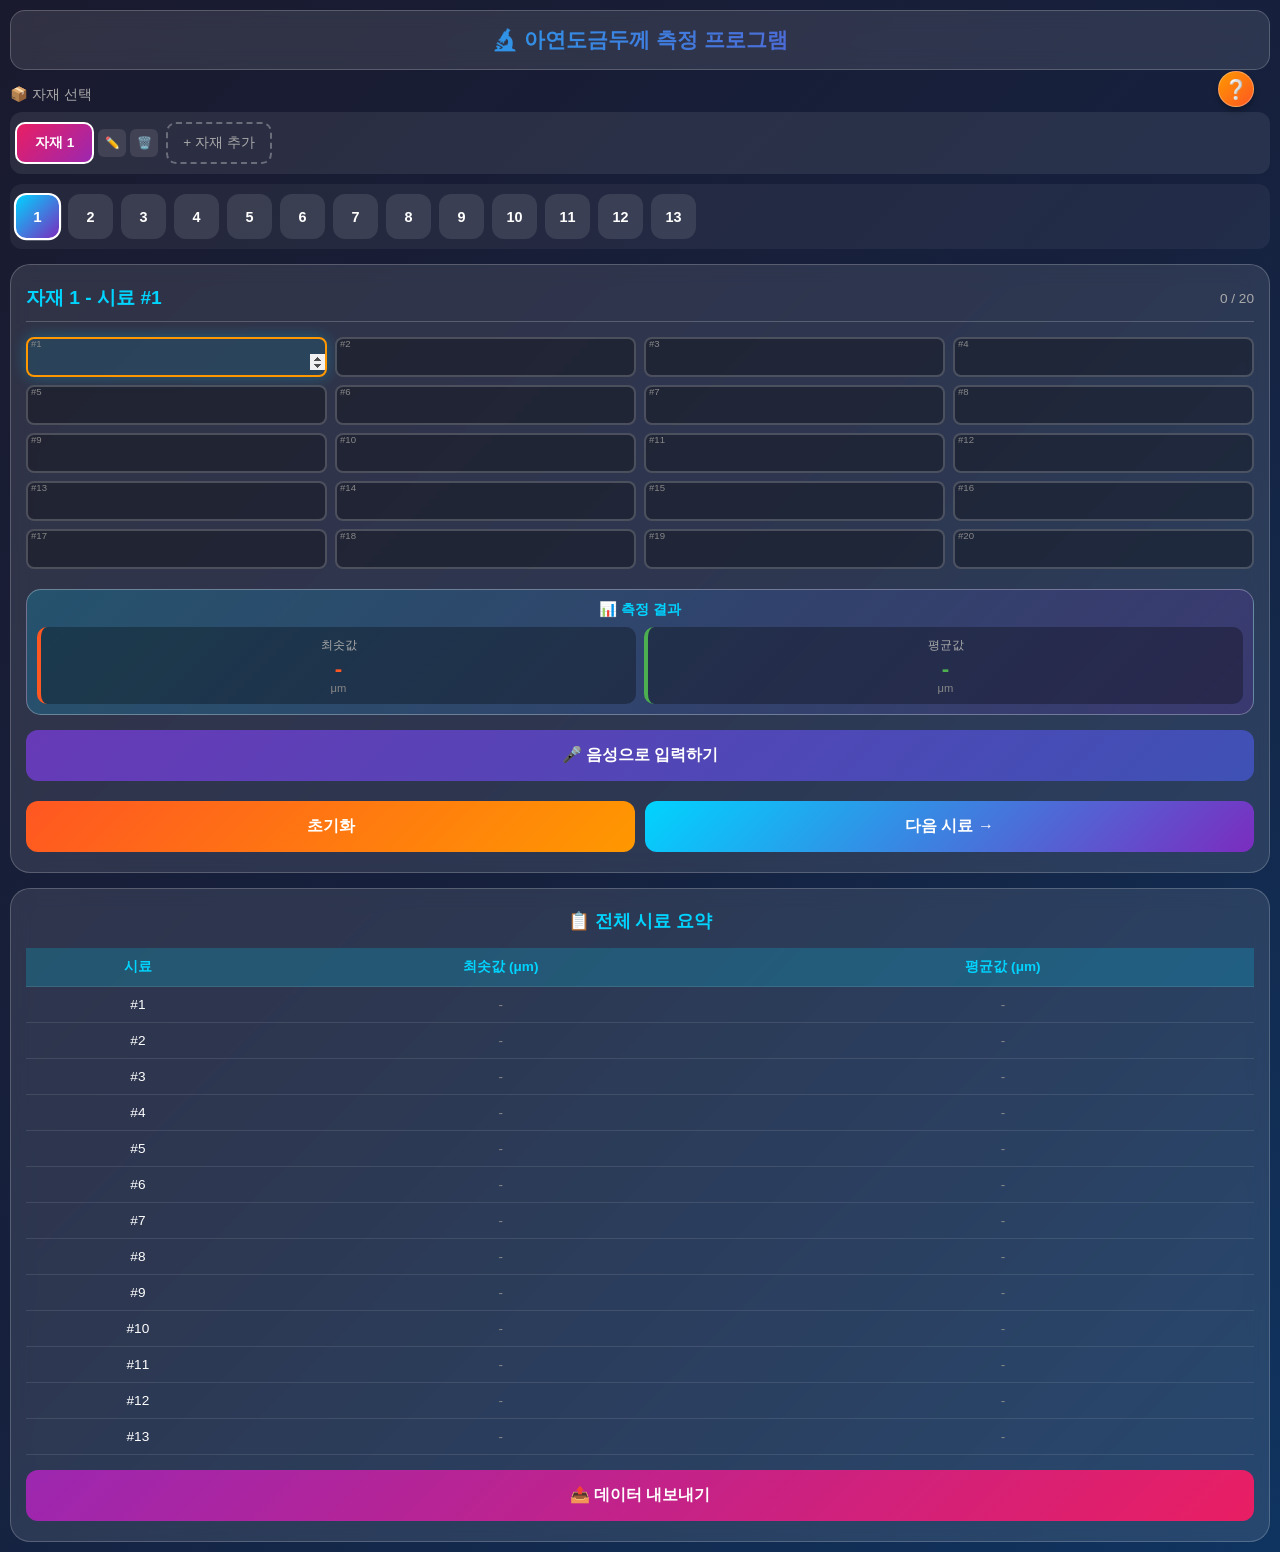
==== index.html @ 2d6e28ce "Update index.html" ====
<!DOCTYPE html>
<html lang="ko">

<head>
    <meta charset="UTF-8">
    <meta name="viewport" content="width=device-width, initial-scale=1.0, maximum-scale=1.0, user-scalable=no">
    <title>아연도금두께 측정</title>
    <style>
        * {
            margin: 0;
            padding: 0;
            box-sizing: border-box;
        }

        body {
            font-family: 'Segoe UI', Tahoma, Geneva, Verdana, sans-serif;
            background: linear-gradient(135deg, #1a1a2e 0%, #16213e 50%, #0f3460 100%);
            min-height: 100vh;
            color: #fff;
            padding: 10px;
        }

        .container {
            max-width: 100%;
            margin: 0 auto;
        }

        header {
            text-align: center;
            padding: 15px 10px;
            background: rgba(255, 255, 255, 0.1);
            backdrop-filter: blur(10px);
            border-radius: 15px;
            margin-bottom: 15px;
            border: 1px solid rgba(255, 255, 255, 0.2);
        }

        header h1 {
            font-size: 1.3rem;
            background: linear-gradient(90deg, #00d4ff, #7b2cbf);
            -webkit-background-clip: text;
            -webkit-text-fill-color: transparent;
            background-clip: text;
        }

        .material-section {
            margin-bottom: 10px;
        }

        .material-header {
            display: flex;
            align-items: center;
            gap: 10px;
            margin-bottom: 8px;
        }

        .material-header-title {
            font-size: 0.9rem;
            color: #aaa;
        }

        .material-selector {
            display: flex;
            gap: 8px;
            overflow-x: auto;
            padding: 10px 5px;
            background: rgba(255, 255, 255, 0.08);
            border-radius: 12px;
            margin-bottom: 8px;
        }

        .material-btn-wrapper {
            display: flex;
            align-items: center;
            gap: 4px;
            flex-shrink: 0;
        }

        .material-btn {
            flex-shrink: 0;
            padding: 10px 18px;
            border: none;
            border-radius: 10px;
            background: rgba(255, 255, 255, 0.1);
            color: #fff;
            font-size: 0.85rem;
            font-weight: 600;
            cursor: pointer;
            transition: all 0.3s ease;
            border: 2px solid transparent;
        }

        .material-btn:hover {
            background: rgba(233, 30, 99, 0.3);
        }

        .material-btn.active {
            background: linear-gradient(135deg, #e91e63, #9c27b0);
            border-color: #fff;
        }

        .edit-icon {
            width: 28px;
            height: 28px;
            border: none;
            border-radius: 6px;
            background: rgba(255, 255, 255, 0.1);
            color: #aaa;
            font-size: 0.75rem;
            cursor: pointer;
            transition: all 0.3s ease;
            display: flex;
            align-items: center;
            justify-content: center;
        }

        .edit-icon:hover {
            background: rgba(255, 193, 7, 0.3);
            color: #ffc107;
        }

        .delete-icon {
            width: 28px;
            height: 28px;
            border: none;
            border-radius: 6px;
            background: rgba(255, 255, 255, 0.1);
            color: #aaa;
            font-size: 0.75rem;
            cursor: pointer;
            transition: all 0.3s ease;
            display: flex;
            align-items: center;
            justify-content: center;
        }

        .delete-icon:hover {
            background: rgba(244, 67, 54, 0.3);
            color: #f44336;
        }

        .add-material-btn {
            flex-shrink: 0;
            padding: 10px 15px;
            border: 2px dashed rgba(255, 255, 255, 0.3);
            border-radius: 10px;
            background: transparent;
            color: #aaa;
            font-size: 0.85rem;
            cursor: pointer;
            transition: all 0.3s ease;
        }

        .add-material-btn:hover {
            border-color: #e91e63;
            color: #e91e63;
        }

        .sample-selector {
            display: flex;
            gap: 8px;
            margin-bottom: 15px;
            overflow-x: auto;
            padding: 10px 5px;
            background: rgba(255, 255, 255, 0.05);
            border-radius: 12px;
        }

        .sample-btn {
            flex-shrink: 0;
            width: 45px;
            height: 45px;
            border: none;
            border-radius: 12px;
            background: rgba(255, 255, 255, 0.1);
            color: #fff;
            font-size: 0.9rem;
            font-weight: 600;
            cursor: pointer;
            transition: all 0.3s ease;
            border: 2px solid transparent;
        }

        .sample-btn:hover {
            background: rgba(0, 212, 255, 0.3);
        }

        .sample-btn.active {
            background: linear-gradient(135deg, #00d4ff, #7b2cbf);
            border-color: #fff;
            transform: scale(1.05);
        }

        .sample-btn.completed {
            background: linear-gradient(135deg, #00c853, #00e676);
        }

        .measurement-card {
            background: rgba(255, 255, 255, 0.1);
            backdrop-filter: blur(10px);
            border-radius: 20px;
            padding: 20px 15px;
            border: 1px solid rgba(255, 255, 255, 0.2);
            margin-bottom: 15px;
        }

        .current-sample-header {
            display: flex;
            justify-content: space-between;
            align-items: center;
            margin-bottom: 15px;
            padding-bottom: 10px;
            border-bottom: 1px solid rgba(255, 255, 255, 0.2);
        }

        .current-sample-header h2 {
            font-size: 1.2rem;
            color: #00d4ff;
        }

        .progress-indicator {
            font-size: 0.85rem;
            color: #aaa;
        }

        .data-grid {
            display: grid;
            grid-template-columns: repeat(4, 1fr);
            gap: 8px;
            margin-bottom: 20px;
        }

        .data-input-wrapper {
            position: relative;
        }

        .data-input-wrapper label {
            position: absolute;
            top: 1px;
            left: 5px;
            font-size: 0.6rem;
            color: #888;
        }

        .data-input {
            width: 100%;
            height: 40px;
            border: 2px solid rgba(255, 255, 255, 0.2);
            border-radius: 8px;
            background: rgba(0, 0, 0, 0.3);
            color: #fff;
            font-size: 0.95rem;
            text-align: center;
            padding-top: 10px;
            transition: all 0.3s ease;
        }

        .data-input:focus {
            outline: none;
            border-color: #00d4ff;
            background: rgba(0, 212, 255, 0.1);
            box-shadow: 0 0 15px rgba(0, 212, 255, 0.3);
        }

        .data-input.filled {
            border-color: #00c853;
            background: rgba(0, 200, 83, 0.1);
        }

        .data-input.current {
            border-color: #ff9800;
            animation: pulse 1.5s infinite;
        }

        @keyframes pulse {

            0%,
            100% {
                box-shadow: 0 0 5px rgba(255, 152, 0, 0.5);
            }

            50% {
                box-shadow: 0 0 20px rgba(255, 152, 0, 0.8);
            }
        }

        .results-section {
            background: linear-gradient(135deg, rgba(0, 212, 255, 0.2), rgba(123, 44, 191, 0.2));
            border-radius: 15px;
            padding: 10px;
            border: 1px solid rgba(255, 255, 255, 0.3);
        }

        .results-title {
            text-align: center;
            font-size: 0.9rem;
            margin-bottom: 8px;
            color: #00d4ff;
        }

        .results-grid {
            display: grid;
            grid-template-columns: 1fr 1fr;
            gap: 8px;
        }

        .result-box {
            background: rgba(0, 0, 0, 0.3);
            border-radius: 10px;
            padding: 10px;
            text-align: center;
        }

        .result-box.min {
            border-left: 4px solid #ff5722;
        }

        .result-box.avg {
            border-left: 4px solid #4caf50;
        }

        .result-label {
            font-size: 0.75rem;
            color: #aaa;
            margin-bottom: 2px;
        }

        .result-value {
            font-size: 1.4rem;
            font-weight: 700;
        }

        .result-box.min .result-value {
            color: #ff5722;
        }

        .result-box.avg .result-value {
            color: #4caf50;
        }

        .result-unit {
            font-size: 0.7rem;
            color: #888;
        }

        .action-buttons {
            display: flex;
            gap: 10px;
            margin-top: 15px;
        }

        .action-btn {
            flex: 1;
            padding: 15px;
            border: none;
            border-radius: 12px;
            font-size: 1rem;
            font-weight: 600;
            cursor: pointer;
            transition: all 0.3s ease;
        }

        .action-btn.clear {
            background: linear-gradient(135deg, #ff5722, #ff9800);
            color: #fff;
        }

        .action-btn.next {
            background: linear-gradient(135deg, #00d4ff, #7b2cbf);
            color: #fff;
        }

        .action-btn:active {
            transform: scale(0.95);
        }

        .summary-section {
            background: rgba(255, 255, 255, 0.1);
            backdrop-filter: blur(10px);
            border-radius: 20px;
            padding: 20px 15px;
            border: 1px solid rgba(255, 255, 255, 0.2);
            margin-top: 15px;
        }

        .summary-title {
            text-align: center;
            font-size: 1.1rem;
            margin-bottom: 15px;
            color: #00d4ff;
        }

        .summary-table {
            width: 100%;
            border-collapse: collapse;
            font-size: 0.85rem;
        }

        .summary-table th,
        .summary-table td {
            padding: 10px 5px;
            text-align: center;
            border-bottom: 1px solid rgba(255, 255, 255, 0.1);
        }

        .summary-table th {
            background: rgba(0, 212, 255, 0.2);
            color: #00d4ff;
        }

        .summary-table tr:hover {
            background: rgba(255, 255, 255, 0.05);
        }

        .export-btn {
            width: 100%;
            padding: 15px;
            margin-top: 15px;
            border: none;
            border-radius: 12px;
            background: linear-gradient(135deg, #9c27b0, #e91e63);
            color: #fff;
            font-size: 1rem;
            font-weight: 600;
            cursor: pointer;
            transition: all 0.3s ease;
        }

        .export-btn:active {
            transform: scale(0.98);
        }

        /* Scrollbar styling */
        ::-webkit-scrollbar {
            height: 6px;
        }

        ::-webkit-scrollbar-track {
            background: rgba(255, 255, 255, 0.1);
            border-radius: 3px;
        }

        ::-webkit-scrollbar-thumb {
            background: rgba(0, 212, 255, 0.5);
            border-radius: 3px;
        }

        /* Voice Modal Styles */
        .voice-modal {
            display: none;
            position: fixed;
            top: 0;
            left: 0;
            width: 100%;
            height: 100%;
            background: rgba(0, 0, 0, 0.85);
            z-index: 1000;
            flex-direction: column;
            align-items: center;
            justify-content: center;
        }

        .voice-visualization {
            width: 150px;
            height: 150px;
            border-radius: 50%;
            background: linear-gradient(135deg, #00d4ff, #7b2cbf);
            display: flex;
            align-items: center;
            justify-content: center;
            margin-bottom: 30px;
            box-shadow: 0 0 30px rgba(0, 212, 255, 0.5);
            animation: breathe 2s infinite ease-in-out;
            font-size: 3rem;
        }

        @keyframes breathe {

            0%,
            100% {
                transform: scale(1);
                box-shadow: 0 0 30px rgba(0, 212, 255, 0.5);
            }

            50% {
                transform: scale(1.1);
                box-shadow: 0 0 50px rgba(123, 44, 191, 0.8);
            }
        }

        .voice-status-text {
            color: #fff;
            font-size: 1.2rem;
            margin-bottom: 20px;
            text-align: center;
        }

        .voice-result-text {
            color: #00d4ff;
            font-size: 2rem;
            font-weight: bold;
            margin-bottom: 40px;
            min-height: 40px;
        }

        .close-voice-btn {
            padding: 12px 30px;
            border: 2px solid rgba(255, 255, 255, 0.3);
            background: transparent;
            color: #fff;
            border-radius: 30px;
            font-size: 1rem;
            cursor: pointer;
            transition: all 0.3s;
        }

        .voice-btn {
            background: linear-gradient(135deg, #673ab7, #3f51b5);
            color: #fff;
            width: 100%;
            margin-bottom: 10px;
        }

        /* Manual Modal Styles */
        .manual-btn {
            position: absolute;
            top: 60px;
            right: 15px;
            background: linear-gradient(135deg, #ff9800, #ff5722);
            border: 1px solid rgba(255, 255, 255, 0.3);
            color: #fff;
            width: 36px;
            height: 36px;
            border-radius: 50%;
            display: flex;
            align-items: center;
            justify-content: center;
            cursor: pointer;
            font-size: 1.2rem;
            transition: all 0.3s;
            z-index: 10;
            box-shadow: 0 4px 6px rgba(0, 0, 0, 0.3);
        }

        .manual-btn:hover {
            transform: scale(1.1);
            box-shadow: 0 6px 8px rgba(0, 0, 0, 0.4);
        }

        .manual-modal-content {
            background: #1a1a2e;
            width: 90%;
            max-width: 500px;
            max-height: 80vh;
            border-radius: 20px;
            padding: 25px;
            border: 1px solid rgba(255, 255, 255, 0.2);
            overflow-y: auto;
            position: relative;
            box-shadow: 0 0 50px rgba(0, 0, 0, 0.5);
        }

        .manual-title {
            color: #00d4ff;
            font-size: 1.3rem;
            margin-bottom: 20px;
            text-align: center;
            border-bottom: 1px solid rgba(255, 255, 255, 0.1);
            padding-bottom: 10px;
        }

        .manual-section {
            margin-bottom: 20px;
        }

        .manual-section h4 {
            color: #e91e63;
            margin-bottom: 10px;
            font-size: 1.1rem;
        }

        .manual-list {
            list-style: none;
            padding-left: 5px;
        }

        .manual-list li {
            margin-bottom: 8px;
            font-size: 0.95rem;
            color: #ddd;
            position: relative;
            padding-left: 15px;
            line-height: 1.6;
            word-break: keep-all;
            /* Keeps Korean words together */
        }

        .manual-list li::before {
            content: '•';
            color: #00d4ff;
            position: absolute;
            left: 0;
            top: 0;
            font-weight: bold;
        }

        .manual-badge {
            display: inline-flex;
            /* Changed from inline-block for better vertical alignment if needed, or keeping inline-block is fine too */
            display: inline-block;
            padding: 2px 6px;
            border-radius: 4px;
            font-size: 0.8rem;
            margin: 0 4px;
            /* Add margin on both sides */
            font-weight: bold;
            vertical-align: middle;
            /* Aligns badge with text */
            margin-bottom: 2px;
            /* Slight spacing */
        }

        .badge-voice {
            background: rgba(33, 150, 243, 0.2);
            color: #2196f3;
        }

        .badge-save {
            background: rgba(76, 175, 80, 0.2);
            color: #4caf50;
        }

        .badge-sound {
            background: rgba(255, 152, 0, 0.2);
            color: #ff9800;
        }

        .close-manual-btn {
            position: absolute;
            top: 15px;
            right: 15px;
            background: transparent;
            border: none;
            color: #aaa;
            font-size: 1.5rem;
            cursor: pointer;
        }

        /* Visual Heartbeat Animation */
        @keyframes pulse-ring {
            0% {
                transform: scale(0.8);
                box-shadow: 0 0 0 0 rgba(255, 82, 82, 0.7);
            }

            70% {
                transform: scale(1);
                box-shadow: 0 0 0 10px rgba(255, 82, 82, 0);
            }

            100% {
                transform: scale(0.8);
                box-shadow: 0 0 0 0 rgba(255, 82, 82, 0);
            }
        }

        .voice-visualization.talking {
            animation: pulse-ring 1.5s infinite;
            color: #ff5252;
            /* Change color when talking */
        }
    </style>
</head>

<body>
    <div class="container">
        <header style="position: relative;">
            <h1>🔬 아연도금두께 측정 프로그램</h1>
            <button class="manual-btn" onclick="openManual()">❔</button>
        </header>

        <div class="material-section">
            <div class="material-header">
                <span class="material-header-title">📦 자재 선택</span>
            </div>
            <div class="material-selector" id="materialSelector">
                <!-- Material buttons will be generated here -->
            </div>
        </div>

        <div class="sample-selector" id="sampleSelector">
            <!-- Sample buttons will be generated here -->
        </div>

        <div class="measurement-card">
            <div class="current-sample-header">
                <h2 id="currentSampleTitle">자재 1 - 시료 #1</h2>
                <span class="progress-indicator" id="progressIndicator">0 / 20</span>
            </div>

            <div class="data-grid" id="dataGrid">
                <!-- Data inputs will be generated here -->
            </div>

            <div class="results-section">
                <h3 class="results-title">📊 측정 결과</h3>
                <div class="results-grid">
                    <div class="result-box min">
                        <div class="result-label">최솟값</div>
                        <div class="result-value" id="minValue">-</div>
                        <div class="result-unit">μm</div>
                    </div>
                    <div class="result-box avg">
                        <div class="result-label">평균값</div>
                        <div class="result-value" id="avgValue">-</div>
                        <div class="result-unit">μm</div>
                    </div>
                </div>
            </div>

            <div class="action-buttons" style="flex-direction: column;">
                <button class="action-btn voice-btn" onclick="startVoiceInput()">🎤 음성으로 입력하기</button>
                <div style="display: flex; gap: 10px; width: 100%;">
                    <button class="action-btn clear" onclick="clearCurrentSample()">초기화</button>
                    <button class="action-btn next" onclick="goToNextSample()">다음 시료 →</button>
                </div>
            </div>
        </div>

        <div class="summary-section">
            <h3 class="summary-title">📋 전체 시료 요약</h3>
            <table class="summary-table">
                <thead>
                    <tr>
                        <th>시료</th>
                        <th>최솟값 (μm)</th>
                        <th>평균값 (μm)</th>
                    </tr>
                </thead>
                <tbody id="summaryTableBody">
                    <!-- Summary rows will be generated here -->
                </tbody>
            </table>
            <button class="export-btn" onclick="exportData()">📤 데이터 내보내기</button>
        </div>
    </div>

    <script>
        const TOTAL_SAMPLES = 13;
        const MEASUREMENTS_PER_SAMPLE = 20;

        // Data storage - now supports multiple materials
        let materials = []; // Array of material objects, each containing allData
        let currentMaterial = 0;
        let currentSample = 0;

        // Get current material's data
        function getAllData() {
            return materials[currentMaterial].samples;
        }

        // Initialize data structure for a single material
        function createMaterialData(materialNumber) {
            const samples = [];
            for (let i = 0; i < TOTAL_SAMPLES; i++) {
                samples.push({
                    sampleNumber: i + 1,
                    measurements: new Array(MEASUREMENTS_PER_SAMPLE).fill(null),
                    min: null,
                    avg: null
                });
            }
            return {
                materialNumber: materialNumber,
                name: `자재 ${materialNumber}`,
                samples: samples
            };
        }

        // Initialize with one material
        function initializeData() {
            if (loadData()) {
                // If loaded successfully
            } else {
                materials = [createMaterialData(1)];
                currentMaterial = 0;
                currentSample = 0;
            }
        }

        // Save to LocalStorage
        function saveData() {
            const dataToSave = {
                materials: materials,
                state: {
                    currentMaterial: currentMaterial,
                    currentSample: currentSample
                }
            };
            try {
                localStorage.setItem('zincPlatingDataV2', JSON.stringify(dataToSave));
            } catch (e) {
                console.error("Save failed", e);
            }
        }

        // Load from LocalStorage
        function loadData() {
            const saved = localStorage.getItem('zincPlatingDataV2');
            if (saved) {
                try {
                    const parsed = JSON.parse(saved);
                    if (parsed && parsed.materials) {
                        materials = parsed.materials;
                        // Restore state or default
                        if (parsed.state) {
                            currentMaterial = parsed.state.currentMaterial || 0;
                            currentSample = parsed.state.currentSample || 0;
                        } else {
                            currentMaterial = 0;
                            currentSample = 0;
                        }
                        return true;
                    }
                } catch (e) {
                    console.error("Load failed", e);
                }
            }
            return false;
        }

        // Add a new material
        function addMaterial() {
            const newMaterialNum = materials.length + 1;
            materials.push(createMaterialData(newMaterialNum));
            generateMaterialSelector();
            selectMaterial(materials.length - 1); // Switch to new material
            saveData();
        }

        // Select a material
        function selectMaterial(index) {
            currentMaterial = index;
            currentSample = 0;
            generateMaterialSelector();
            generateSampleSelector();
            generateDataGrid();
            updateResults();
            updateProgress();
            updateSummaryTable();
            updateCurrentTitle();
            saveData();
        }

        // Generate material selector buttons
        function generateMaterialSelector() {
            const selector = document.getElementById('materialSelector');
            selector.innerHTML = '';

            for (let i = 0; i < materials.length; i++) {
                const wrapper = document.createElement('div');
                wrapper.className = 'material-btn-wrapper';

                const btn = document.createElement('button');
                btn.className = 'material-btn' + (i === currentMaterial ? ' active' : '');
                btn.textContent = materials[i].name;
                btn.onclick = () => selectMaterial(i);

                const editBtn = document.createElement('button');
                editBtn.className = 'edit-icon';
                editBtn.innerHTML = '✏️';
                editBtn.title = '이름 변경';
                editBtn.onclick = (e) => {
                    e.stopPropagation();
                    renameMaterial(i);
                };

                const deleteBtn = document.createElement('button');
                deleteBtn.className = 'delete-icon';
                deleteBtn.innerHTML = '🗑️';
                deleteBtn.title = '자재 삭제';
                deleteBtn.onclick = (e) => {
                    e.stopPropagation();
                    deleteMaterial(i);
                };

                wrapper.appendChild(btn);
                wrapper.appendChild(editBtn);
                wrapper.appendChild(deleteBtn);
                selector.appendChild(wrapper);
            }

            // Add "자재 추가" button
            const addBtn = document.createElement('button');
            addBtn.className = 'add-material-btn';
            addBtn.textContent = '+ 자재 추가';
            addBtn.onclick = addMaterial;
            selector.appendChild(addBtn);
        }

        // Rename material
        function renameMaterial(index) {
            const currentName = materials[index].name;
            const newName = prompt('자재 이름을 입력하세요:', currentName);

            if (newName && newName.trim() !== '') {
                materials[index].name = newName.trim();
                generateMaterialSelector();
                updateCurrentTitle();
                saveData();
            }
        }

        // Delete material
        function deleteMaterial(index) {
            const materialName = materials[index].name;
            if (confirm(`"${materialName}" 자재를 삭제하시겠습니까?`)) {
                // If it's the last remaining material, reset it
                if (materials.length === 1) {
                    materials = [createMaterialData(1)];
                    currentMaterial = 0;
                    currentSample = 0;
                    alert('모든 자재가 삭제되어 초기화되었습니다.');
                } else {
                    // Remove the material
                    materials.splice(index, 1);
                    // Adjust currentMaterial index
                    if (currentMaterial >= materials.length) {
                        currentMaterial = materials.length - 1;
                    } else if (currentMaterial === index) {
                        // Stay on same index unless it was the last one, handled above
                        // But if we delete index 0 and we are on index 0, we stay on 0 components shift up
                        // effectively switching to the next one.
                        // If we delete a material BEFORE the current one, current index should decrement
                        // actually wait. Safe bet:
                        currentMaterial = Math.max(0, currentMaterial - 1);
                    } else if (index < currentMaterial) {
                        currentMaterial--;
                    }
                    currentSample = 0;
                }

                generateMaterialSelector();
                selectMaterial(currentMaterial);
            }
        }

        // Update current sample title
        function updateCurrentTitle() {
            document.getElementById('currentSampleTitle').textContent =
                `${materials[currentMaterial].name} - 시료 #${currentSample + 1}`;
        }

        // Generate sample selector buttons
        function generateSampleSelector() {
            const selector = document.getElementById('sampleSelector');
            selector.innerHTML = '';
            const allData = getAllData();

            for (let i = 0; i < TOTAL_SAMPLES; i++) {
                const btn = document.createElement('button');
                btn.className = 'sample-btn' + (i === currentSample ? ' active' : '');
                btn.textContent = i + 1;
                btn.onclick = () => selectSample(i);

                // Check if sample is completed
                if (allData[i] && allData[i].measurements.every(m => m !== null)) {
                    btn.classList.add('completed');
                }

                selector.appendChild(btn);
            }
        }

        // Generate data input grid
        function generateDataGrid() {
            const grid = document.getElementById('dataGrid');
            grid.innerHTML = '';
            const allData = getAllData();

            for (let i = 0; i < MEASUREMENTS_PER_SAMPLE; i++) {
                const wrapper = document.createElement('div');
                wrapper.className = 'data-input-wrapper';

                const label = document.createElement('label');
                label.textContent = `#${i + 1}`;

                const input = document.createElement('input');
                input.type = 'number';
                input.className = 'data-input';
                input.id = `input-${i}`;
                input.inputMode = 'decimal';
                input.step = '0.1';
                input.placeholder = '';

                // Set value if exists
                if (allData[currentSample] && allData[currentSample].measurements[i] !== null) {
                    input.value = allData[currentSample].measurements[i];
                    input.classList.add('filled');
                }

                // Event listeners
                input.addEventListener('input', (e) => handleInput(i, e.target.value));
                input.addEventListener('keydown', (e) => handleKeydown(i, e));
                input.addEventListener('focus', () => highlightCurrentInput(i));

                wrapper.appendChild(label);
                wrapper.appendChild(input);
                grid.appendChild(wrapper);
            }

            // Highlight first empty input
            highlightNextEmpty();
        }

        // Handle input change
        function handleInput(index, value) {
            const numValue = value === '' ? null : parseFloat(value);
            const allData = getAllData();
            allData[currentSample].measurements[index] = numValue;

            const input = document.getElementById(`input-${index}`);
            if (numValue !== null) {
                input.classList.add('filled');
            } else {
                input.classList.remove('filled');
            }

            updateResults();
            updateProgress();
            generateSampleSelector();
            saveData();
        }

        // Handle keydown events
        function handleKeydown(index, e) {
            if (e.key === 'Enter') {
                e.preventDefault();

                // Move to next input
                const nextIndex = index + 1;
                if (nextIndex < MEASUREMENTS_PER_SAMPLE) {
                    const nextInput = document.getElementById(`input-${nextIndex}`);
                    nextInput.focus();
                } else {
                    // All inputs filled, show completion
                    document.activeElement.blur();
                }
            }
        }

        // Highlight current input
        function highlightCurrentInput(index) {
            // Remove current class from all
            document.querySelectorAll('.data-input').forEach(input => {
                input.classList.remove('current');
            });

            // Add current class to focused input
            const input = document.getElementById(`input-${index}`);
            if (input) {
                input.classList.add('current');
            }
        }

        /* Manual Modal Logic */
        function openManual() {
            document.getElementById('manualModal').style.display = 'flex';
        }

        function closeManual() {
            document.getElementById('manualModal').style.display = 'none';
        }

        // Close modal if clicking outside
        window.onclick = function (event) {
            const voiceModal = document.getElementById('voiceModal');
            const manualModal = document.getElementById('manualModal');
            if (event.target == voiceModal) {
                // Do not close voice modal on outside click to prevent accidental stops
            }
            if (event.target == manualModal) {
                closeManual();
            }
        }

        // Find and highlight next empty input
        function highlightNextEmpty(skipFocus = false) {
            const allData = getAllData();
            for (let i = 0; i < MEASUREMENTS_PER_SAMPLE; i++) {
                if (allData[currentSample].measurements[i] === null) {
                    const input = document.getElementById(`input-${i}`);
                    if (input) {
                        input.classList.add('current');
                        if (!skipFocus) {
                            input.focus();
                        }
                    }
                    break;
                }
            }
        }

        // Update results display
        function updateResults() {
            const allData = getAllData();
            const measurements = allData[currentSample].measurements.filter(m => m !== null);

            if (measurements.length > 0) {
                const min = Math.min(...measurements);
                const avg = measurements.reduce((a, b) => a + b, 0) / measurements.length;

                allData[currentSample].min = min;
                allData[currentSample].avg = avg;

                document.getElementById('minValue').textContent = min.toFixed(1);
                document.getElementById('avgValue').textContent = avg.toFixed(1);
            } else {
                allData[currentSample].min = null;
                allData[currentSample].avg = null;

                document.getElementById('minValue').textContent = '-';
                document.getElementById('avgValue').textContent = '-';
            }

            updateSummaryTable();
        }

        // Update progress indicator
        function updateProgress() {
            const allData = getAllData();
            const filledCount = allData[currentSample].measurements.filter(m => m !== null).length;
            document.getElementById('progressIndicator').textContent = `${filledCount} / ${MEASUREMENTS_PER_SAMPLE}`;
        }

        // Select a sample
        function selectSample(index) {
            currentSample = index;
            updateCurrentTitle();

            generateSampleSelector();
            generateDataGrid();
            updateResults();
            updateProgress();
            saveData();
        }

        // Clear current sample data
        function clearCurrentSample() {
            if (confirm('현재 시료의 모든 데이터를 초기화하시겠습니까?')) {
                const allData = getAllData();
                allData[currentSample].measurements = new Array(MEASUREMENTS_PER_SAMPLE).fill(null);
                allData[currentSample].min = null;
                allData[currentSample].avg = null;

                generateDataGrid();
                updateResults();
                updateProgress();
                generateSampleSelector();
                saveData();
            }
        }

        // Go to next sample
        function goToNextSample() {
            // 현재 시료의 입력된 데이터 개수 확인
            const allData = getAllData();
            const filledCount = allData[currentSample].measurements.filter(m => m !== null).length;

            // 20개 미만인 경우 경고 팝업
            if (filledCount < MEASUREMENTS_PER_SAMPLE) {
                const remaining = MEASUREMENTS_PER_SAMPLE - filledCount;
                if (!confirm(`⚠️ 데이터가 ${filledCount}/${MEASUREMENTS_PER_SAMPLE}개만 입력되었습니다.\n\n${remaining}개의 데이터가 더 필요합니다.\n\n그래도 다음 시료로 이동하시겠습니까?`)) {
                    return; // 취소 시 현재 시료에 유지
                }
            }

            if (currentSample < TOTAL_SAMPLES - 1) {
                selectSample(currentSample + 1);
            } else {
                alert('마지막 시료입니다.');
            }
        }

        // Update summary table
        function updateSummaryTable() {
            const tbody = document.getElementById('summaryTableBody');
            tbody.innerHTML = '';
            const allData = getAllData();

            for (let i = 0; i < TOTAL_SAMPLES; i++) {
                const row = document.createElement('tr');

                const sampleCell = document.createElement('td');
                sampleCell.textContent = `#${i + 1}`;

                const minCell = document.createElement('td');
                minCell.textContent = allData[i].min !== null ? allData[i].min.toFixed(1) : '-';
                minCell.style.color = allData[i].min !== null ? '#ff5722' : '#888';

                const avgCell = document.createElement('td');
                avgCell.textContent = allData[i].avg !== null ? allData[i].avg.toFixed(1) : '-';
                avgCell.style.color = allData[i].avg !== null ? '#4caf50' : '#888';

                row.appendChild(sampleCell);
                row.appendChild(minCell);
                row.appendChild(avgCell);
                tbody.appendChild(row);
            }
        }

        // Export data
        function exportData() {
            const allData = getAllData();
            let csvContent = `${materials[currentMaterial].name}\n`;
            csvContent += '시료번호,';

            // Header row for measurements
            for (let i = 1; i <= MEASUREMENTS_PER_SAMPLE; i++) {
                csvContent += `측정${i},`;
            }
            csvContent += '최솟값,평균값\n';

            // Data rows
            for (let i = 0; i < TOTAL_SAMPLES; i++) {
                csvContent += `${i + 1},`;

                for (let j = 0; j < MEASUREMENTS_PER_SAMPLE; j++) {
                    csvContent += (allData[i].measurements[j] !== null ? allData[i].measurements[j] : '') + ',';
                }

                csvContent += (allData[i].min !== null ? allData[i].min.toFixed(1) : '') + ',';
                csvContent += (allData[i].avg !== null ? allData[i].avg.toFixed(1) : '') + '\n';
            }

            // Create and download file
            const blob = new Blob(['\ufeff' + csvContent], { type: 'text/csv;charset=utf-8;' });
            const link = document.createElement('a');
            const url = URL.createObjectURL(blob);

            link.setAttribute('href', url);
            link.setAttribute('download', `아연도금두께측정_${materials[currentMaterial].name}_${new Date().toISOString().slice(0, 10)}.csv`);
            link.style.visibility = 'hidden';

            document.body.appendChild(link);
            link.click();
            document.body.removeChild(link);
        }

        // Voice Recognition Functionality
        let recognition = null;
        let shouldBeListening = false; // Explicit user intent flag
        let isEngineRunning = false; // Actual engine state tracking
        let watchdogTimer = null;
        let silenceTimer = null;

        if ('webkitSpeechRecognition' in window || 'SpeechRecognition' in window) {
            const SpeechRecognition = window.SpeechRecognition || window.webkitSpeechRecognition;

            function createRecognition() {
                const r = new SpeechRecognition();
                r.continuous = true;
                r.interimResults = true;
                r.lang = 'ko-KR';

                r.onstart = () => {
                    console.log('Voice recognition started (onstart)');
                    isEngineRunning = true;
                    document.getElementById('voiceModal').style.display = 'flex';
                    document.getElementById('voiceStatus').textContent = "듣고 있습니다... 숫자를 말해주세요.";
                    updateVisualState(true);
                };

                r.onend = () => {
                    console.log('Voice recognition ended (onend)');
                    isEngineRunning = false;
                    updateVisualState(false);

                    // Auto-restart if user intended to keep listening
                    if (shouldBeListening) {
                        document.getElementById('voiceStatus').textContent = "연결 재시도 중...";
                        // Let the watchdog handle the restart to avoid tight loop conflicts
                    } else {
                        document.getElementById('voiceModal').style.display = 'none';
                    }
                };

                r.onresult = (event) => {
                    // Reset silence timer on any result
                    resetSilenceDetection();

                    let interimTranscript = '';
                    let finalTranscript = '';

                    for (let i = event.resultIndex; i < event.results.length; ++i) {
                        if (event.results[i].isFinal) {
                            finalTranscript += event.results[i][0].transcript;
                        } else {
                            interimTranscript += event.results[i][0].transcript;
                        }
                    }

                    if (interimTranscript) {
                        document.getElementById('voiceResult').textContent = interimTranscript + '...';
                        document.getElementById('voiceResult').style.color = '#aaa';
                    }
                    if (finalTranscript) {
                        document.getElementById('voiceResult').textContent = finalTranscript;
                        document.getElementById('voiceResult').style.color = '#00d4ff';
                        processVoiceInput(finalTranscript);
                    }
                };

                r.onerror = (event) => {
                    console.error('Voice error', event.error);
                    isEngineRunning = false; // Assume dead on error

                    if (event.error === 'not-allowed' || event.error === 'service-not-allowed') {
                        shouldBeListening = false;
                        document.getElementById('voiceStatus').textContent = "마이크 권한이 거부되었습니다.";
                        alert("마이크 사용 권한이 필요합니다.");
                    } else if (event.error === 'no-speech') {
                        // Ignore no-speech, let watchdog restart
                    } else {
                        // For other errors, we might want to recreate the instance
                        // But for now let watchdog handle restart
                    }
                };

                // Visual Heartbeat Trigger (Chrome only)
                if ('onsoundstart' in r) {
                    r.onsoundstart = () => {
                        document.querySelector('.voice-visualization').classList.add('talking');
                    };
                    r.onsoundend = () => {
                        document.querySelector('.voice-visualization').classList.remove('talking');
                    };
                }

                return r;
            }

            // Watchdog: The key definition for fixing "zombie" state
            // Checks every 1s if we should be listening but engine is dead
            function startWatchdog() {
                if (watchdogTimer) clearInterval(watchdogTimer);
                watchdogTimer = setInterval(() => {
                    if (shouldBeListening && !isEngineRunning) {
                        console.warn('Watchdog: Engine dead while listening. Force restarting...');
                        restartEngine();
                    }
                }, 1000);
            }

            function stopWatchdog() {
                if (watchdogTimer) clearInterval(watchdogTimer);
                watchdogTimer = null;
            }

            function resetSilenceDetection() {
                if (silenceTimer) clearTimeout(silenceTimer);
                silenceTimer = setTimeout(() => {
                    // Optional: If no speech for 10s, maybe trigger something?
                    // For now, we trust continuous mode, but sometimes it just stops.
                    // Watchdog handles the stop.
                }, 10000);
            }

            function restartEngine() {
                try {
                    if (recognition) recognition.abort();
                } catch (e) { }

                // Re-create instance to clear any internal frozen state
                recognition = createRecognition();
                try {
                    recognition.start();
                } catch (e) { console.log("Restart fail:", e); }
            }

            // Initial creation
            recognition = createRecognition();

        } else {
            alert("이 브라우저는 음성 인식을 지원하지 않습니다. Chrome을 사용해주세요.");
        }

        function updateVisualState(listening) {
            const vis = document.querySelector('.voice-visualization');
            if (listening) {
                vis.style.opacity = '1';
                vis.textContent = '🎤';
            } else {
                vis.style.opacity = '0.5';
                vis.classList.remove('talking');
                vis.textContent = '💤';
            }
        }

        // Sound Feedback (Previously added, keeping same)
        const audioCtx = new (window.AudioContext || window.webkitAudioContext)();
        function playSound(type) {
            // ... existing playSound logic (no changes needed) ...
            // Re-declaring for completeness if replaced block covers it
            // But assume we keep the helper function block above unmodified.
            // Wait, I am replacing the block including 'startVoiceInput', so I should be careful not to delete helpers.
            // The replace range is 1162 ~ 1460.
            // Helpers are ABOVE startVoiceInput in previous content? 
            // Let's check line numbers. helper 'playSound' is around 1244. 
            // Logic 'processVoiceInput' is around 1384. They are inside the range I am replacing?
            // YES. I need to include them or exclude them from replacement.
            // Best to include them to be safe or adjust range.
            // 'processVoiceInput', 'undoLastInput', 'playSound', 'parseKoreanNumbers' seem to be INSIDE the replaced block in my previous view?
            // I will include references to them but I should confirm if I need to re-write implementation.
            // Actually, 'playSound' was at 1244. 'startVoiceInput' is at 1423.
            // I will try to preserve helpers by NARROWING the replacement range.
            // Replacing 1161 (let recognition...) down to before 'playSound' (1240s) might be safer for INIT logic.
            // Then startVoiceInput (1420s) separately.
            // BUT I need to change `createRecognition` which is at the top.
            // And I need `shouldBeListening` global variable.
            // So I will replace the top block, and leave helpers alone?
            // No, the helpers use `recognition` variable?
            // `recognition` is global `let recognition = null`.

            // Strategy: Retain helpers, just replace the recognition Setup and start/stop functions.

            if (audioCtx.state === 'suspended') {
                audioCtx.resume();
            }
            const oscillator = audioCtx.createOscillator();
            const gainNode = audioCtx.createGain();

            oscillator.connect(gainNode);
            gainNode.connect(audioCtx.destination);

            if (type === 'input') {
                oscillator.type = 'sine';
                oscillator.frequency.setValueAtTime(880, audioCtx.currentTime);
                oscillator.frequency.exponentialRampToValueAtTime(440, audioCtx.currentTime + 0.1);
                gainNode.gain.setValueAtTime(0.1, audioCtx.currentTime);
                gainNode.gain.exponentialRampToValueAtTime(0.01, audioCtx.currentTime + 0.1);
                oscillator.start();
                oscillator.stop(audioCtx.currentTime + 0.1);
            } else if (type === 'undo') {
                oscillator.type = 'triangle';
                oscillator.frequency.setValueAtTime(440, audioCtx.currentTime);
                oscillator.frequency.exponentialRampToValueAtTime(220, audioCtx.currentTime + 0.2);
                gainNode.gain.setValueAtTime(0.1, audioCtx.currentTime);
                gainNode.gain.exponentialRampToValueAtTime(0.01, audioCtx.currentTime + 0.2);
                oscillator.start();
                oscillator.stop(audioCtx.currentTime + 0.2);
            }
        }

        // Undo functionality for Voice Command
        function undoLastInput() {
            let currentInput = document.querySelector('.data-input.current');
            let targetIndex = -1;

            if (currentInput) {
                const currentIndex = parseInt(currentInput.id.split('-')[1]);
                if (currentIndex > 0) {
                    targetIndex = currentIndex - 1;
                } else {
                    document.getElementById('voiceStatus').textContent = "첫 번째 데이터입니다.";
                    return;
                }
            } else {
                const allData = getAllData();
                const measurements = allData[currentSample].measurements;
                for (let i = MEASUREMENTS_PER_SAMPLE - 1; i >= 0; i--) {
                    if (measurements[i] !== null) {
                        targetIndex = i;
                        break;
                    }
                }
            }

            if (targetIndex !== -1) {
                const allData = getAllData();
                allData[currentSample].measurements[targetIndex] = null;

                const input = document.getElementById(`input-${targetIndex}`);
                input.value = '';
                input.classList.remove('filled');

                handleInput(targetIndex, '');

                highlightCurrentInput(targetIndex);
                if (document.getElementById('voiceModal').style.display !== 'flex') {
                    input.focus();
                }

                document.getElementById('voiceStatus').textContent = `${targetIndex + 1}번이 취소되었습니다. 다시 말씀해주세요.`;
                playSound('undo');
                console.log('Undone index:', targetIndex);
            }
        }

        // Helper to Convert Korean text numbers directly to digits
        function parseKoreanNumbers(text) {
            let processed = text.replace(/\s+/g, '');

            // Handle homophones first
            processed = processed.replace(/빽/g, '백');

            const specialHundreds = {
                // 109
                '백구': '109', '백아홉': '109', '일공구': '109',
                // 108
                '백팔': '108', '백여덟': '108', '일공팔': '108',
                // 107
                '백칠': '107', '백일곱': '107', '일공칠': '107',
                // 106
                '백육': '106', '백여섯': '106', '일공육': '106',
                // 105
                '백오': '105', '백다섯': '105', '일공오': '105',
                // 104
                '백사': '104', '백넷': '104', '일공사': '104',
                // 103
                '백삼': '103', '백셋': '103', '일공삼': '103',
                // 102
                '백이': '102', '백둘': '102', '일공이': '102',
                // 101
                '백일': '101', '백하나': '101', '일공일': '101',
                // 110 (Existing but keeping for completeness if needed, logic prioritizes longer matches usually but manual order helps)
                '백십': '110', '백열': '110',
                // 100
                '백영': '100', '백공': '100', '일공공': '100',
                '백': '100'
            };

            // Process explicit maps (Order matters: longer keys should be checked first if using simple replace,
            // but the previous loop method `Object.entries` doesn't guarantee order unless keys are sorted.
            // However, the specific issue "Back + 5" appearing as "1005" is because "Back" is replaced by 100 and "5" by 5.
            // If "Back5" is in the map, it will be replaced by "105" first IF we check it first.
            // To ensure safety, we can sort keys by length descending.)

            const sortedKeys = Object.keys(specialHundreds).sort((a, b) => b.length - a.length);

            for (const key of sortedKeys) {
                if (processed.includes(key)) {
                    processed = processed.split(key).join(specialHundreds[key]);
                }
            }

            const digits = {
                '영': '0', '공': '0',
                '일': '1', '하나': '1',
                '이': '2', '둘': '2',
                '삼': '3', '셋': '3',
                '사': '4', '넷': '4',
                '오': '5', '다섯': '5',
                '육': '6', '여섯': '6',
                '칠': '7', '일곱': '7',
                '팔': '8', '여덟': '8',
                '구': '9', '아홉': '9',
                '십': '10', '열': '10'
            };

            for (const [key, val] of Object.entries(digits)) {
                if (processed.includes(key)) {
                    processed = processed.split(key).join(val);
                }
            }

            if (processed.includes('천')) processed = processed.replace(/천/g, '1000');

            return processed;
        }

        let lastProcessedTranscript = '';
        let lastProcessedTime = 0;

        function processVoiceInput(transcript) {
            const cleanText = transcript.trim();
            const now = Date.now();

            if (cleanText === lastProcessedTranscript && (now - lastProcessedTime < 1000)) {
                return;
            }

            lastProcessedTranscript = cleanText;
            lastProcessedTime = now;

            if (cleanText.includes('종료') || cleanText.includes('그만') || cleanText.includes('닫기')) {
                stopVoiceInput();
                return;
            }

            if (cleanText.includes('다시') || cleanText.includes('취소') || cleanText.includes('뒤로')) {
                undoLastInput();
                return;
            }

            let processedText = cleanText;
            processedText = parseKoreanNumbers(processedText);
            processedText = processedText.replace(/점/g, '.');
            processedText = processedText.replace(/,/g, '');

            const regex = /[\d]+(\.[\d]+)?/g;
            const matches = processedText.match(regex);

            if (matches) {
                matches.forEach(numberStr => {
                    const numValue = parseFloat(numberStr);
                    if (!isNaN(numValue)) {
                        inputNumber(numValue);
                    }
                });
            }
        }

        function startVoiceInput() {
            if (!recognition) {
                alert("이 브라우저는 음성 인식을 지원하지 않습니다.");
                return;
            }

            // check https
            if (location.protocol !== 'https:' && location.hostname !== 'localhost' && location.hostname !== '127.0.0.1') {
                alert('음성 인식 기능은 보안 문제로 HTTPS 또는 localhost 환경에서만 작동합니다.');
                return;
            }

            shouldBeListening = true;
            highlightNextEmpty(true);

            startWatchdog(); // Activate watchdog

            // Force restart if already running or in unknown state
            try {
                if (recognition) recognition.abort();
            } catch (e) { }

            setTimeout(() => {
                if (shouldBeListening) {
                    try {
                        recognition.start();
                    } catch (e) {
                        console.log("Start error:", e);
                    }
                }
            }, 100);
        }

        function stopVoiceInput() {
            shouldBeListening = false;
            stopWatchdog(); // Kill watchdog

            if (recognition) {
                try {
                    recognition.abort(); // abort() is better than stop() for immediate cleanup
                } catch (e) { }
            }
            document.getElementById('voiceModal').style.display = 'none';
        }

        function inputNumber(number) {
            let targetInput = document.querySelector('.data-input.current');

            if (!targetInput) {
                const allData = getAllData();
                for (let i = 0; i < MEASUREMENTS_PER_SAMPLE; i++) {
                    if (allData[currentSample].measurements[i] === null) {
                        targetInput = document.getElementById(`input-${i}`);
                        break;
                    }
                }
            }

            if (targetInput) {
                targetInput.value = number;
                const index = parseInt(targetInput.id.split('-')[1]);
                handleInput(index, number); // Logic from existing code

                // Move to next
                const nextIndex = index + 1;
                if (nextIndex < MEASUREMENTS_PER_SAMPLE) {
                    highlightCurrentInput(nextIndex);
                    const nextInput = document.getElementById(`input-${nextIndex}`);

                    // Only focus if Voice Modal is NOT open (prevents keyboard popup)
                    if (nextInput && document.getElementById('voiceModal').style.display !== 'flex') {
                        nextInput.focus();
                    }
                } else {
                    // Sample full
                    document.getElementById('voiceStatus').textContent = "현재 시료 입력 완료! '다음'이라고 말하거나 버튼을 눌러주세요.";
                }

                playSound('input');
            }
        }

        // Initialize on page load
        document.addEventListener('DOMContentLoaded', () => {
            initializeData();
            generateMaterialSelector();
            generateSampleSelector();
            generateDataGrid();
            updateSummaryTable();
        });
    </script>

    <!-- Manual Modal -->
    <div id="manualModal" class="voice-modal" style="display: none; justify-content: center; align-items: center;">
        <div class="manual-modal-content">
            <button class="close-manual-btn" onclick="closeManual()">×</button>
            <h3 class="manual-title">📖 사용 매뉴얼</h3>

            <div class="manual-section">
                <h4>1. 자재추가</h4>
                <ul class="manual-list">
                    <li>자재 선택 영역 우측의 <span class="manual-badge" style="border: 1px dashed #aaa; color: #aaa;">+ 자재
                            추가</span> 버튼을 누르면 새로운 자재 탭이 생성됩니다.</li>
                </ul>
            </div>

            <div class="manual-section">
                <h4>2. 자재명 변경방법</h4>
                <ul class="manual-list">
                    <li>자재 이름 옆의 <span class="manual-badge" style="background: rgba(255, 255, 255, 0.1);">✏️</span> 아이콘을
                        클릭하면 자재 이름을 변경할 수 있습니다.</li>
                </ul>
            </div>

            <div class="manual-section">
                <h4>3. 음성인식 방법</h4>
                <ul class="manual-list">
                    <li><span class="manual-badge badge-voice">시작</span> [음성으로 입력하기] 버튼을 누르고 마이크 권한을 허용하세요.</li>
                    <li><span class="manual-badge badge-voice">입력</span> 숫자를 말하면 자동으로 입력됩니다. (예: "12.5")</li>
                    <li><span class="manual-badge badge-voice">다시</span> 숫자를 잘못 입력했을 때 <strong>"다시"</strong>라고 말하면 방금
                        입력한 값이 취소됩니다.</li>
                    <li style="color: #bbb; margin-top: 5px;">※ 100~110 구간의 숫자가 잘 인식되지 않을 경우 "일공공", "일공사"와 같이 한 글자씩 끊어서
                        말하면 인식률이 높아집니다.</li>
                </ul>
            </div>

            <div class="manual-section">
                <h4>4. 키패드 입력 편의기능</h4>
                <ul class="manual-list">
                    <li>키패드로 숫자를 입력한 후 "다음"(또는 Enter) 키를 누르면 자동으로 다음 입력칸으로 이동합니다.</li>
                </ul>
            </div>

            <div class="manual-section">
                <h4>5. 자동저장기능</h4>
                <ul class="manual-list">
                    <li><span class="manual-badge badge-save">자동저장</span> 모든 데이터는 입력 즉시 브라우저에 자동 저장되어, 앱을 종료해도 데이터가
                        유지됩니다.</li>
                </ul>
            </div>

            <div class="manual-section">
                <h4>6. 데이터 내보내기 기능</h4>
                <ul class="manual-list">
                    <li>화면 하단의 <span class="manual-badge"
                            style="background: linear-gradient(135deg, #9c27b0, #e91e63);">📤 데이터 내보내기</span> 버튼을 누르면 현재
                        자재의 측정 데이터를 엑셀(CSV) 파일로 저장할 수 있습니다.</li>
                </ul>
            </div>

            <button class="action-btn next" onclick="closeManual()"
                style="width: 100%; margin-top: 10px;">확인했습니다</button>
        </div>
    </div>

    <!-- Voice Interface Modal -->
    <div id="voiceModal" class="voice-modal">
        <div class="voice-visualization">🎤</div>
        <div id="voiceStatus" class="voice-status-text">듣고 있습니다...</div>
        <div id="voiceResult" class="voice-result-text">-</div>
        <button class="close-voice-btn" onclick="stopVoiceInput()">닫기 (종료)</button>
    </div>
</body>

</html>
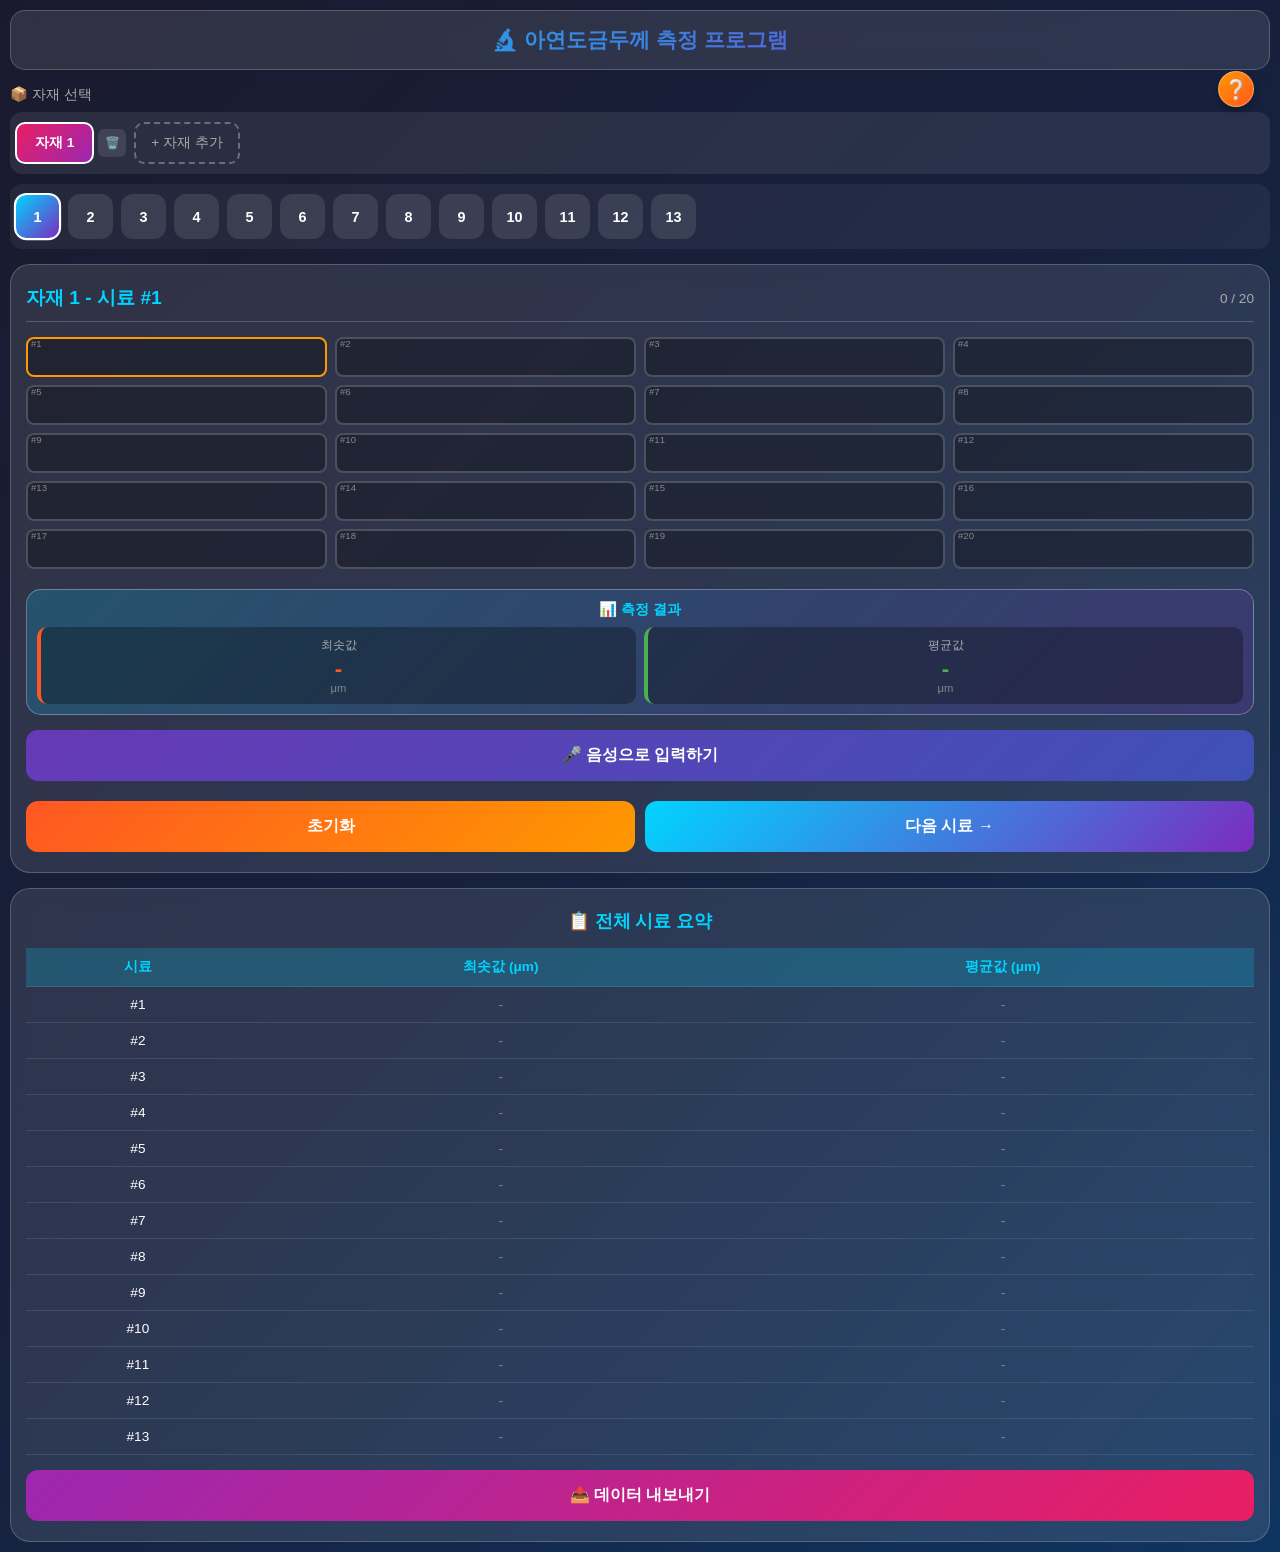
==== commit 7a46c78c: "Update index.html" ====
--- a/index.html
+++ b/index.html
@@ -866,11 +866,8 @@
                 btn.textContent = materials[i].name;
                 btn.onclick = () => selectMaterial(i);
 
-                const editBtn = document.createElement('button');
-                editBtn.className = 'edit-icon';
-                editBtn.innerHTML = '✏️';
-                editBtn.title = '이름 변경';
-                editBtn.onclick = (e) => {
+                // Double click to rename
+                btn.ondblclick = (e) => {
                     e.stopPropagation();
                     renameMaterial(i);
                 };
@@ -885,7 +882,6 @@
                 };
 
                 wrapper.appendChild(btn);
-                wrapper.appendChild(editBtn);
                 wrapper.appendChild(deleteBtn);
                 selector.appendChild(wrapper);
             }
@@ -1010,7 +1006,7 @@
             }
 
             // Highlight first empty input
-            highlightNextEmpty();
+            highlightNextEmpty(true);
         }
 
         // Handle input change
@@ -1720,8 +1716,7 @@
             <div class="manual-section">
                 <h4>2. 자재명 변경방법</h4>
                 <ul class="manual-list">
-                    <li>자재 이름 옆의 <span class="manual-badge" style="background: rgba(255, 255, 255, 0.1);">✏️</span> 아이콘을
-                        클릭하면 자재 이름을 변경할 수 있습니다.</li>
+                    <li>자재 이름을 <strong>더블 클릭</strong>하면 자재 이름을 변경할 수 있습니다.</li>
                 </ul>
             </div>
 
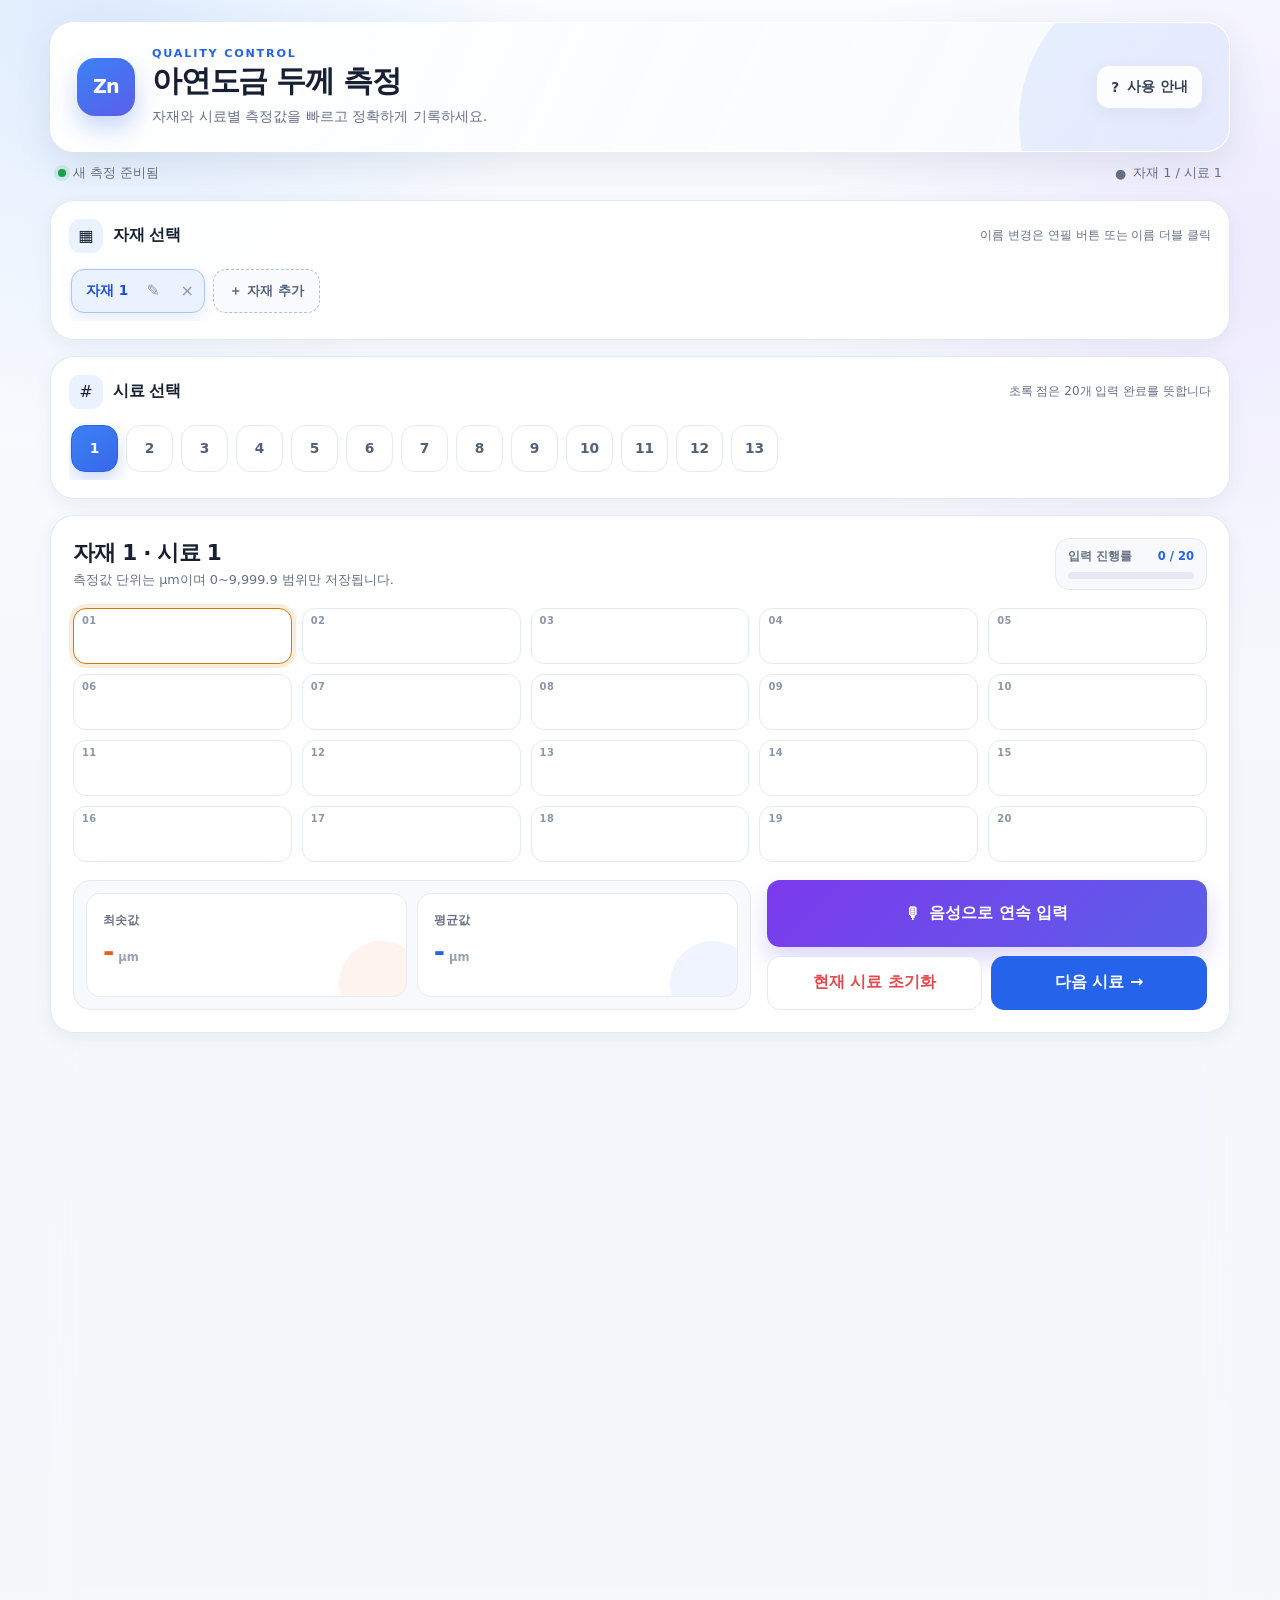
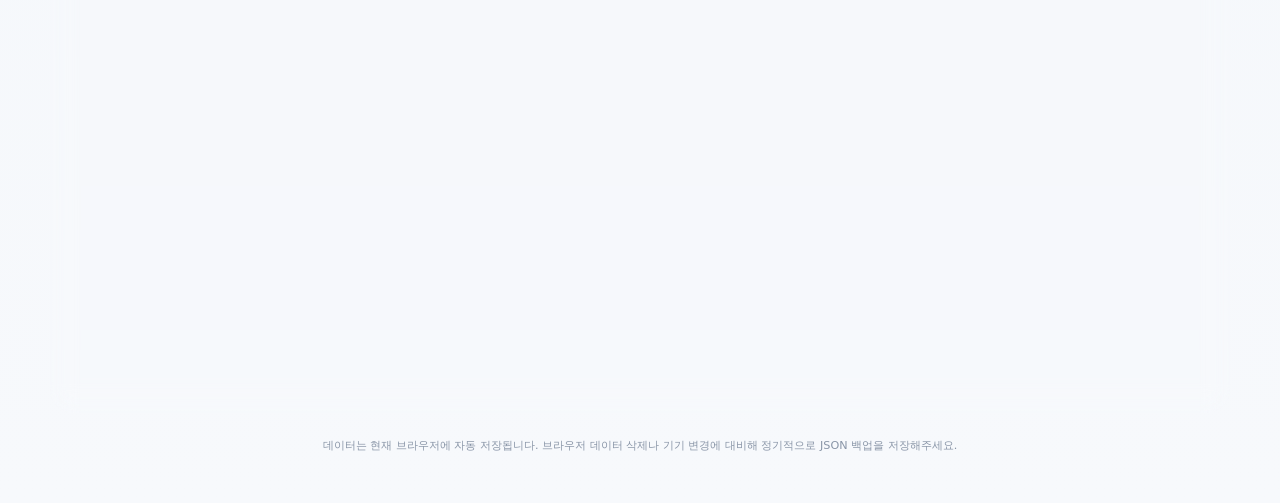
==== commit 166af805: "Add files via upload" ====
--- a/index.html
+++ b/index.html
@@ -1,1773 +1,250 @@
-<!DOCTYPE html>
-<html lang="ko">
-
-<head>
-    <meta charset="UTF-8">
-    <meta name="viewport" content="width=device-width, initial-scale=1.0, maximum-scale=1.0, user-scalable=no">
-    <title>아연도금두께 측정</title>
-    <style>
-        * {
-            margin: 0;
-            padding: 0;
-            box-sizing: border-box;
-        }
-
-        body {
-            font-family: 'Segoe UI', Tahoma, Geneva, Verdana, sans-serif;
-            background: linear-gradient(135deg, #1a1a2e 0%, #16213e 50%, #0f3460 100%);
-            min-height: 100vh;
-            color: #fff;
-            padding: 10px;
-        }
-
-        .container {
-            max-width: 100%;
-            margin: 0 auto;
-        }
-
-        header {
-            text-align: center;
-            padding: 15px 10px;
-            background: rgba(255, 255, 255, 0.1);
-            backdrop-filter: blur(10px);
-            border-radius: 15px;
-            margin-bottom: 15px;
-            border: 1px solid rgba(255, 255, 255, 0.2);
-        }
-
-        header h1 {
-            font-size: 1.3rem;
-            background: linear-gradient(90deg, #00d4ff, #7b2cbf);
-            -webkit-background-clip: text;
-            -webkit-text-fill-color: transparent;
-            background-clip: text;
-        }
-
-        .material-section {
-            margin-bottom: 10px;
-        }
-
-        .material-header {
-            display: flex;
-            align-items: center;
-            gap: 10px;
-            margin-bottom: 8px;
-        }
-
-        .material-header-title {
-            font-size: 0.9rem;
-            color: #aaa;
-        }
-
-        .material-selector {
-            display: flex;
-            gap: 8px;
-            overflow-x: auto;
-            padding: 10px 5px;
-            background: rgba(255, 255, 255, 0.08);
-            border-radius: 12px;
-            margin-bottom: 8px;
-        }
-
-        .material-btn-wrapper {
-            display: flex;
-            align-items: center;
-            gap: 4px;
-            flex-shrink: 0;
-        }
-
-        .material-btn {
-            flex-shrink: 0;
-            padding: 10px 18px;
-            border: none;
-            border-radius: 10px;
-            background: rgba(255, 255, 255, 0.1);
-            color: #fff;
-            font-size: 0.85rem;
-            font-weight: 600;
-            cursor: pointer;
-            transition: all 0.3s ease;
-            border: 2px solid transparent;
-        }
-
-        .material-btn:hover {
-            background: rgba(233, 30, 99, 0.3);
-        }
-
-        .material-btn.active {
-            background: linear-gradient(135deg, #e91e63, #9c27b0);
-            border-color: #fff;
-        }
-
-        .edit-icon {
-            width: 28px;
-            height: 28px;
-            border: none;
-            border-radius: 6px;
-            background: rgba(255, 255, 255, 0.1);
-            color: #aaa;
-            font-size: 0.75rem;
-            cursor: pointer;
-            transition: all 0.3s ease;
-            display: flex;
-            align-items: center;
-            justify-content: center;
-        }
-
-        .edit-icon:hover {
-            background: rgba(255, 193, 7, 0.3);
-            color: #ffc107;
-        }
-
-        .delete-icon {
-            width: 28px;
-            height: 28px;
-            border: none;
-            border-radius: 6px;
-            background: rgba(255, 255, 255, 0.1);
-            color: #aaa;
-            font-size: 0.75rem;
-            cursor: pointer;
-            transition: all 0.3s ease;
-            display: flex;
-            align-items: center;
-            justify-content: center;
-        }
-
-        .delete-icon:hover {
-            background: rgba(244, 67, 54, 0.3);
-            color: #f44336;
-        }
-
-        .add-material-btn {
-            flex-shrink: 0;
-            padding: 10px 15px;
-            border: 2px dashed rgba(255, 255, 255, 0.3);
-            border-radius: 10px;
-            background: transparent;
-            color: #aaa;
-            font-size: 0.85rem;
-            cursor: pointer;
-            transition: all 0.3s ease;
-        }
-
-        .add-material-btn:hover {
-            border-color: #e91e63;
-            color: #e91e63;
-        }
-
-        .sample-selector {
-            display: flex;
-            gap: 8px;
-            margin-bottom: 15px;
-            overflow-x: auto;
-            padding: 10px 5px;
-            background: rgba(255, 255, 255, 0.05);
-            border-radius: 12px;
-        }
-
-        .sample-btn {
-            flex-shrink: 0;
-            width: 45px;
-            height: 45px;
-            border: none;
-            border-radius: 12px;
-            background: rgba(255, 255, 255, 0.1);
-            color: #fff;
-            font-size: 0.9rem;
-            font-weight: 600;
-            cursor: pointer;
-            transition: all 0.3s ease;
-            border: 2px solid transparent;
-        }
-
-        .sample-btn:hover {
-            background: rgba(0, 212, 255, 0.3);
-        }
-
-        .sample-btn.active {
-            background: linear-gradient(135deg, #00d4ff, #7b2cbf);
-            border-color: #fff;
-            transform: scale(1.05);
-        }
-
-        .sample-btn.completed {
-            background: linear-gradient(135deg, #00c853, #00e676);
-        }
-
-        .measurement-card {
-            background: rgba(255, 255, 255, 0.1);
-            backdrop-filter: blur(10px);
-            border-radius: 20px;
-            padding: 20px 15px;
-            border: 1px solid rgba(255, 255, 255, 0.2);
-            margin-bottom: 15px;
-        }
-
-        .current-sample-header {
-            display: flex;
-            justify-content: space-between;
-            align-items: center;
-            margin-bottom: 15px;
-            padding-bottom: 10px;
-            border-bottom: 1px solid rgba(255, 255, 255, 0.2);
-        }
-
-        .current-sample-header h2 {
-            font-size: 1.2rem;
-            color: #00d4ff;
-        }
-
-        .progress-indicator {
-            font-size: 0.85rem;
-            color: #aaa;
-        }
-
-        .data-grid {
-            display: grid;
-            grid-template-columns: repeat(4, 1fr);
-            gap: 8px;
-            margin-bottom: 20px;
-        }
-
-        .data-input-wrapper {
-            position: relative;
-        }
-
-        .data-input-wrapper label {
-            position: absolute;
-            top: 1px;
-            left: 5px;
-            font-size: 0.6rem;
-            color: #888;
-        }
-
-        .data-input {
-            width: 100%;
-            height: 40px;
-            border: 2px solid rgba(255, 255, 255, 0.2);
-            border-radius: 8px;
-            background: rgba(0, 0, 0, 0.3);
-            color: #fff;
-            font-size: 0.95rem;
-            text-align: center;
-            padding-top: 10px;
-            transition: all 0.3s ease;
-        }
-
-        .data-input:focus {
-            outline: none;
-            border-color: #00d4ff;
-            background: rgba(0, 212, 255, 0.1);
-            box-shadow: 0 0 15px rgba(0, 212, 255, 0.3);
-        }
-
-        .data-input.filled {
-            border-color: #00c853;
-            background: rgba(0, 200, 83, 0.1);
-        }
-
-        .data-input.current {
-            border-color: #ff9800;
-            animation: pulse 1.5s infinite;
-        }
-
-        @keyframes pulse {
-
-            0%,
-            100% {
-                box-shadow: 0 0 5px rgba(255, 152, 0, 0.5);
-            }
-
-            50% {
-                box-shadow: 0 0 20px rgba(255, 152, 0, 0.8);
-            }
-        }
-
-        .results-section {
-            background: linear-gradient(135deg, rgba(0, 212, 255, 0.2), rgba(123, 44, 191, 0.2));
-            border-radius: 15px;
-            padding: 10px;
-            border: 1px solid rgba(255, 255, 255, 0.3);
-        }
-
-        .results-title {
-            text-align: center;
-            font-size: 0.9rem;
-            margin-bottom: 8px;
-            color: #00d4ff;
-        }
-
-        .results-grid {
-            display: grid;
-            grid-template-columns: 1fr 1fr;
-            gap: 8px;
-        }
-
-        .result-box {
-            background: rgba(0, 0, 0, 0.3);
-            border-radius: 10px;
-            padding: 10px;
-            text-align: center;
-        }
-
-        .result-box.min {
-            border-left: 4px solid #ff5722;
-        }
-
-        .result-box.avg {
-            border-left: 4px solid #4caf50;
-        }
-
-        .result-label {
-            font-size: 0.75rem;
-            color: #aaa;
-            margin-bottom: 2px;
-        }
-
-        .result-value {
-            font-size: 1.4rem;
-            font-weight: 700;
-        }
-
-        .result-box.min .result-value {
-            color: #ff5722;
-        }
-
-        .result-box.avg .result-value {
-            color: #4caf50;
-        }
-
-        .result-unit {
-            font-size: 0.7rem;
-            color: #888;
-        }
-
-        .action-buttons {
-            display: flex;
-            gap: 10px;
-            margin-top: 15px;
-        }
-
-        .action-btn {
-            flex: 1;
-            padding: 15px;
-            border: none;
-            border-radius: 12px;
-            font-size: 1rem;
-            font-weight: 600;
-            cursor: pointer;
-            transition: all 0.3s ease;
-        }
-
-        .action-btn.clear {
-            background: linear-gradient(135deg, #ff5722, #ff9800);
-            color: #fff;
-        }
-
-        .action-btn.next {
-            background: linear-gradient(135deg, #00d4ff, #7b2cbf);
-            color: #fff;
-        }
-
-        .action-btn:active {
-            transform: scale(0.95);
-        }
-
-        .summary-section {
-            background: rgba(255, 255, 255, 0.1);
-            backdrop-filter: blur(10px);
-            border-radius: 20px;
-            padding: 20px 15px;
-            border: 1px solid rgba(255, 255, 255, 0.2);
-            margin-top: 15px;
-        }
-
-        .summary-title {
-            text-align: center;
-            font-size: 1.1rem;
-            margin-bottom: 15px;
-            color: #00d4ff;
-        }
-
-        .summary-table {
-            width: 100%;
-            border-collapse: collapse;
-            font-size: 0.85rem;
-        }
-
-        .summary-table th,
-        .summary-table td {
-            padding: 10px 5px;
-            text-align: center;
-            border-bottom: 1px solid rgba(255, 255, 255, 0.1);
-        }
-
-        .summary-table th {
-            background: rgba(0, 212, 255, 0.2);
-            color: #00d4ff;
-        }
-
-        .summary-table tr:hover {
-            background: rgba(255, 255, 255, 0.05);
-        }
-
-        .export-btn {
-            width: 100%;
-            padding: 15px;
-            margin-top: 15px;
-            border: none;
-            border-radius: 12px;
-            background: linear-gradient(135deg, #9c27b0, #e91e63);
-            color: #fff;
-            font-size: 1rem;
-            font-weight: 600;
-            cursor: pointer;
-            transition: all 0.3s ease;
-        }
-
-        .export-btn:active {
-            transform: scale(0.98);
-        }
-
-        /* Scrollbar styling */
-        ::-webkit-scrollbar {
-            height: 6px;
-        }
-
-        ::-webkit-scrollbar-track {
-            background: rgba(255, 255, 255, 0.1);
-            border-radius: 3px;
-        }
-
-        ::-webkit-scrollbar-thumb {
-            background: rgba(0, 212, 255, 0.5);
-            border-radius: 3px;
-        }
-
-        /* Voice Modal Styles */
-        .voice-modal {
-            display: none;
-            position: fixed;
-            top: 0;
-            left: 0;
-            width: 100%;
-            height: 100%;
-            background: rgba(0, 0, 0, 0.85);
-            z-index: 1000;
-            flex-direction: column;
-            align-items: center;
-            justify-content: center;
-        }
-
-        .voice-visualization {
-            width: 150px;
-            height: 150px;
-            border-radius: 50%;
-            background: linear-gradient(135deg, #00d4ff, #7b2cbf);
-            display: flex;
-            align-items: center;
-            justify-content: center;
-            margin-bottom: 30px;
-            box-shadow: 0 0 30px rgba(0, 212, 255, 0.5);
-            animation: breathe 2s infinite ease-in-out;
-            font-size: 3rem;
-        }
-
-        @keyframes breathe {
-
-            0%,
-            100% {
-                transform: scale(1);
-                box-shadow: 0 0 30px rgba(0, 212, 255, 0.5);
-            }
-
-            50% {
-                transform: scale(1.1);
-                box-shadow: 0 0 50px rgba(123, 44, 191, 0.8);
-            }
-        }
-
-        .voice-status-text {
-            color: #fff;
-            font-size: 1.2rem;
-            margin-bottom: 20px;
-            text-align: center;
-        }
-
-        .voice-result-text {
-            color: #00d4ff;
-            font-size: 2rem;
-            font-weight: bold;
-            margin-bottom: 40px;
-            min-height: 40px;
-        }
-
-        .close-voice-btn {
-            padding: 12px 30px;
-            border: 2px solid rgba(255, 255, 255, 0.3);
-            background: transparent;
-            color: #fff;
-            border-radius: 30px;
-            font-size: 1rem;
-            cursor: pointer;
-            transition: all 0.3s;
-        }
-
-        .voice-btn {
-            background: linear-gradient(135deg, #673ab7, #3f51b5);
-            color: #fff;
-            width: 100%;
-            margin-bottom: 10px;
-        }
-
-        /* Manual Modal Styles */
-        .manual-btn {
-            position: absolute;
-            top: 60px;
-            right: 15px;
-            background: linear-gradient(135deg, #ff9800, #ff5722);
-            border: 1px solid rgba(255, 255, 255, 0.3);
-            color: #fff;
-            width: 36px;
-            height: 36px;
-            border-radius: 50%;
-            display: flex;
-            align-items: center;
-            justify-content: center;
-            cursor: pointer;
-            font-size: 1.2rem;
-            transition: all 0.3s;
-            z-index: 10;
-            box-shadow: 0 4px 6px rgba(0, 0, 0, 0.3);
-        }
-
-        .manual-btn:hover {
-            transform: scale(1.1);
-            box-shadow: 0 6px 8px rgba(0, 0, 0, 0.4);
-        }
-
-        .manual-modal-content {
-            background: #1a1a2e;
-            width: 90%;
-            max-width: 500px;
-            max-height: 80vh;
-            border-radius: 20px;
-            padding: 25px;
-            border: 1px solid rgba(255, 255, 255, 0.2);
-            overflow-y: auto;
-            position: relative;
-            box-shadow: 0 0 50px rgba(0, 0, 0, 0.5);
-        }
-
-        .manual-title {
-            color: #00d4ff;
-            font-size: 1.3rem;
-            margin-bottom: 20px;
-            text-align: center;
-            border-bottom: 1px solid rgba(255, 255, 255, 0.1);
-            padding-bottom: 10px;
-        }
-
-        .manual-section {
-            margin-bottom: 20px;
-        }
-
-        .manual-section h4 {
-            color: #e91e63;
-            margin-bottom: 10px;
-            font-size: 1.1rem;
-        }
-
-        .manual-list {
-            list-style: none;
-            padding-left: 5px;
-        }
-
-        .manual-list li {
-            margin-bottom: 8px;
-            font-size: 0.95rem;
-            color: #ddd;
-            position: relative;
-            padding-left: 15px;
-            line-height: 1.6;
-            word-break: keep-all;
-            /* Keeps Korean words together */
-        }
-
-        .manual-list li::before {
-            content: '•';
-            color: #00d4ff;
-            position: absolute;
-            left: 0;
-            top: 0;
-            font-weight: bold;
-        }
-
-        .manual-badge {
-            display: inline-flex;
-            /* Changed from inline-block for better vertical alignment if needed, or keeping inline-block is fine too */
-            display: inline-block;
-            padding: 2px 6px;
-            border-radius: 4px;
-            font-size: 0.8rem;
-            margin: 0 4px;
-            /* Add margin on both sides */
-            font-weight: bold;
-            vertical-align: middle;
-            /* Aligns badge with text */
-            margin-bottom: 2px;
-            /* Slight spacing */
-        }
-
-        .badge-voice {
-            background: rgba(33, 150, 243, 0.2);
-            color: #2196f3;
-        }
-
-        .badge-save {
-            background: rgba(76, 175, 80, 0.2);
-            color: #4caf50;
-        }
-
-        .badge-sound {
-            background: rgba(255, 152, 0, 0.2);
-            color: #ff9800;
-        }
-
-        .close-manual-btn {
-            position: absolute;
-            top: 15px;
-            right: 15px;
-            background: transparent;
-            border: none;
-            color: #aaa;
-            font-size: 1.5rem;
-            cursor: pointer;
-        }
-
-        /* Visual Heartbeat Animation */
-        @keyframes pulse-ring {
-            0% {
-                transform: scale(0.8);
-                box-shadow: 0 0 0 0 rgba(255, 82, 82, 0.7);
-            }
-
-            70% {
-                transform: scale(1);
-                box-shadow: 0 0 0 10px rgba(255, 82, 82, 0);
-            }
-
-            100% {
-                transform: scale(0.8);
-                box-shadow: 0 0 0 0 rgba(255, 82, 82, 0);
-            }
-        }
-
-        .voice-visualization.talking {
-            animation: pulse-ring 1.5s infinite;
-            color: #ff5252;
-            /* Change color when talking */
-        }
-    </style>
-</head>
-
-<body>
-    <div class="container">
-        <header style="position: relative;">
-            <h1>🔬 아연도금두께 측정 프로그램</h1>
-            <button class="manual-btn" onclick="openManual()">❔</button>
-        </header>
-
-        <div class="material-section">
-            <div class="material-header">
-                <span class="material-header-title">📦 자재 선택</span>
-            </div>
-            <div class="material-selector" id="materialSelector">
-                <!-- Material buttons will be generated here -->
-            </div>
-        </div>
-
-        <div class="sample-selector" id="sampleSelector">
-            <!-- Sample buttons will be generated here -->
-        </div>
-
-        <div class="measurement-card">
-            <div class="current-sample-header">
-                <h2 id="currentSampleTitle">자재 1 - 시료 #1</h2>
-                <span class="progress-indicator" id="progressIndicator">0 / 20</span>
-            </div>
-
-            <div class="data-grid" id="dataGrid">
-                <!-- Data inputs will be generated here -->
-            </div>
-
-            <div class="results-section">
-                <h3 class="results-title">📊 측정 결과</h3>
-                <div class="results-grid">
-                    <div class="result-box min">
-                        <div class="result-label">최솟값</div>
-                        <div class="result-value" id="minValue">-</div>
-                        <div class="result-unit">μm</div>
-                    </div>
-                    <div class="result-box avg">
-                        <div class="result-label">평균값</div>
-                        <div class="result-value" id="avgValue">-</div>
-                        <div class="result-unit">μm</div>
-                    </div>
-                </div>
-            </div>
-
-            <div class="action-buttons" style="flex-direction: column;">
-                <button class="action-btn voice-btn" onclick="startVoiceInput()">🎤 음성으로 입력하기</button>
-                <div style="display: flex; gap: 10px; width: 100%;">
-                    <button class="action-btn clear" onclick="clearCurrentSample()">초기화</button>
-                    <button class="action-btn next" onclick="goToNextSample()">다음 시료 →</button>
-                </div>
-            </div>
-        </div>
-
-        <div class="summary-section">
-            <h3 class="summary-title">📋 전체 시료 요약</h3>
-            <table class="summary-table">
-                <thead>
-                    <tr>
-                        <th>시료</th>
-                        <th>최솟값 (μm)</th>
-                        <th>평균값 (μm)</th>
-                    </tr>
-                </thead>
-                <tbody id="summaryTableBody">
-                    <!-- Summary rows will be generated here -->
-                </tbody>
-            </table>
-            <button class="export-btn" onclick="exportData()">📤 데이터 내보내기</button>
-        </div>
-    </div>
-
-    <script>
-        const TOTAL_SAMPLES = 13;
-        const MEASUREMENTS_PER_SAMPLE = 20;
-
-        // Data storage - now supports multiple materials
-        let materials = []; // Array of material objects, each containing allData
-        let currentMaterial = 0;
-        let currentSample = 0;
-
-        // Get current material's data
-        function getAllData() {
-            return materials[currentMaterial].samples;
-        }
-
-        // Initialize data structure for a single material
-        function createMaterialData(materialNumber) {
-            const samples = [];
-            for (let i = 0; i < TOTAL_SAMPLES; i++) {
-                samples.push({
-                    sampleNumber: i + 1,
-                    measurements: new Array(MEASUREMENTS_PER_SAMPLE).fill(null),
-                    min: null,
-                    avg: null
-                });
-            }
-            return {
-                materialNumber: materialNumber,
-                name: `자재 ${materialNumber}`,
-                samples: samples
-            };
-        }
-
-        // Initialize with one material
-        function initializeData() {
-            if (loadData()) {
-                // If loaded successfully
-            } else {
-                materials = [createMaterialData(1)];
-                currentMaterial = 0;
-                currentSample = 0;
-            }
-        }
-
-        // Save to LocalStorage
-        function saveData() {
-            const dataToSave = {
-                materials: materials,
-                state: {
-                    currentMaterial: currentMaterial,
-                    currentSample: currentSample
-                }
-            };
-            try {
-                localStorage.setItem('zincPlatingDataV2', JSON.stringify(dataToSave));
-            } catch (e) {
-                console.error("Save failed", e);
-            }
-        }
-
-        // Load from LocalStorage
-        function loadData() {
-            const saved = localStorage.getItem('zincPlatingDataV2');
-            if (saved) {
-                try {
-                    const parsed = JSON.parse(saved);
-                    if (parsed && parsed.materials) {
-                        materials = parsed.materials;
-                        // Restore state or default
-                        if (parsed.state) {
-                            currentMaterial = parsed.state.currentMaterial || 0;
-                            currentSample = parsed.state.currentSample || 0;
-                        } else {
-                            currentMaterial = 0;
-                            currentSample = 0;
-                        }
-                        return true;
-                    }
-                } catch (e) {
-                    console.error("Load failed", e);
-                }
-            }
-            return false;
-        }
-
-        // Add a new material
-        function addMaterial() {
-            const newMaterialNum = materials.length + 1;
-            materials.push(createMaterialData(newMaterialNum));
-            generateMaterialSelector();
-            selectMaterial(materials.length - 1); // Switch to new material
-            saveData();
-        }
-
-        // Select a material
-        function selectMaterial(index) {
-            currentMaterial = index;
-            currentSample = 0;
-            generateMaterialSelector();
-            generateSampleSelector();
-            generateDataGrid();
-            updateResults();
-            updateProgress();
-            updateSummaryTable();
-            updateCurrentTitle();
-            saveData();
-        }
-
-        // Generate material selector buttons
-        function generateMaterialSelector() {
-            const selector = document.getElementById('materialSelector');
-            selector.innerHTML = '';
-
-            for (let i = 0; i < materials.length; i++) {
-                const wrapper = document.createElement('div');
-                wrapper.className = 'material-btn-wrapper';
-
-                const btn = document.createElement('button');
-                btn.className = 'material-btn' + (i === currentMaterial ? ' active' : '');
-                btn.textContent = materials[i].name;
-                btn.onclick = () => selectMaterial(i);
-
-                // Double click to rename
-                btn.ondblclick = (e) => {
-                    e.stopPropagation();
-                    renameMaterial(i);
-                };
-
-                const deleteBtn = document.createElement('button');
-                deleteBtn.className = 'delete-icon';
-                deleteBtn.innerHTML = '🗑️';
-                deleteBtn.title = '자재 삭제';
-                deleteBtn.onclick = (e) => {
-                    e.stopPropagation();
-                    deleteMaterial(i);
-                };
-
-                wrapper.appendChild(btn);
-                wrapper.appendChild(deleteBtn);
-                selector.appendChild(wrapper);
-            }
-
-            // Add "자재 추가" button
-            const addBtn = document.createElement('button');
-            addBtn.className = 'add-material-btn';
-            addBtn.textContent = '+ 자재 추가';
-            addBtn.onclick = addMaterial;
-            selector.appendChild(addBtn);
-        }
-
-        // Rename material
-        function renameMaterial(index) {
-            const currentName = materials[index].name;
-            const newName = prompt('자재 이름을 입력하세요:', currentName);
-
-            if (newName && newName.trim() !== '') {
-                materials[index].name = newName.trim();
-                generateMaterialSelector();
-                updateCurrentTitle();
-                saveData();
-            }
-        }
-
-        // Delete material
-        function deleteMaterial(index) {
-            const materialName = materials[index].name;
-            if (confirm(`"${materialName}" 자재를 삭제하시겠습니까?`)) {
-                // If it's the last remaining material, reset it
-                if (materials.length === 1) {
-                    materials = [createMaterialData(1)];
-                    currentMaterial = 0;
-                    currentSample = 0;
-                    alert('모든 자재가 삭제되어 초기화되었습니다.');
-                } else {
-                    // Remove the material
-                    materials.splice(index, 1);
-                    // Adjust currentMaterial index
-                    if (currentMaterial >= materials.length) {
-                        currentMaterial = materials.length - 1;
-                    } else if (currentMaterial === index) {
-                        // Stay on same index unless it was the last one, handled above
-                        // But if we delete index 0 and we are on index 0, we stay on 0 components shift up
-                        // effectively switching to the next one.
-                        // If we delete a material BEFORE the current one, current index should decrement
-                        // actually wait. Safe bet:
-                        currentMaterial = Math.max(0, currentMaterial - 1);
-                    } else if (index < currentMaterial) {
-                        currentMaterial--;
-                    }
-                    currentSample = 0;
-                }
-
-                generateMaterialSelector();
-                selectMaterial(currentMaterial);
-            }
-        }
-
-        // Update current sample title
-        function updateCurrentTitle() {
-            document.getElementById('currentSampleTitle').textContent =
-                `${materials[currentMaterial].name} - 시료 #${currentSample + 1}`;
-        }
-
-        // Generate sample selector buttons
-        function generateSampleSelector() {
-            const selector = document.getElementById('sampleSelector');
-            selector.innerHTML = '';
-            const allData = getAllData();
-
-            for (let i = 0; i < TOTAL_SAMPLES; i++) {
-                const btn = document.createElement('button');
-                btn.className = 'sample-btn' + (i === currentSample ? ' active' : '');
-                btn.textContent = i + 1;
-                btn.onclick = () => selectSample(i);
-
-                // Check if sample is completed
-                if (allData[i] && allData[i].measurements.every(m => m !== null)) {
-                    btn.classList.add('completed');
-                }
-
-                selector.appendChild(btn);
-            }
-        }
-
-        // Generate data input grid
-        function generateDataGrid() {
-            const grid = document.getElementById('dataGrid');
-            grid.innerHTML = '';
-            const allData = getAllData();
-
-            for (let i = 0; i < MEASUREMENTS_PER_SAMPLE; i++) {
-                const wrapper = document.createElement('div');
-                wrapper.className = 'data-input-wrapper';
-
-                const label = document.createElement('label');
-                label.textContent = `#${i + 1}`;
-
-                const input = document.createElement('input');
-                input.type = 'number';
-                input.className = 'data-input';
-                input.id = `input-${i}`;
-                input.inputMode = 'decimal';
-                input.step = '0.1';
-                input.placeholder = '';
-
-                // Set value if exists
-                if (allData[currentSample] && allData[currentSample].measurements[i] !== null) {
-                    input.value = allData[currentSample].measurements[i];
-                    input.classList.add('filled');
-                }
-
-                // Event listeners
-                input.addEventListener('input', (e) => handleInput(i, e.target.value));
-                input.addEventListener('keydown', (e) => handleKeydown(i, e));
-                input.addEventListener('focus', () => highlightCurrentInput(i));
-
-                wrapper.appendChild(label);
-                wrapper.appendChild(input);
-                grid.appendChild(wrapper);
-            }
-
-            // Highlight first empty input
-            highlightNextEmpty(true);
-        }
-
-        // Handle input change
-        function handleInput(index, value) {
-            const numValue = value === '' ? null : parseFloat(value);
-            const allData = getAllData();
-            allData[currentSample].measurements[index] = numValue;
-
-            const input = document.getElementById(`input-${index}`);
-            if (numValue !== null) {
-                input.classList.add('filled');
-            } else {
-                input.classList.remove('filled');
-            }
-
-            updateResults();
-            updateProgress();
-            generateSampleSelector();
-            saveData();
-        }
-
-        // Handle keydown events
-        function handleKeydown(index, e) {
-            if (e.key === 'Enter') {
-                e.preventDefault();
-
-                // Move to next input
-                const nextIndex = index + 1;
-                if (nextIndex < MEASUREMENTS_PER_SAMPLE) {
-                    const nextInput = document.getElementById(`input-${nextIndex}`);
-                    nextInput.focus();
-                } else {
-                    // All inputs filled, show completion
-                    document.activeElement.blur();
-                }
-            }
-        }
-
-        // Highlight current input
-        function highlightCurrentInput(index) {
-            // Remove current class from all
-            document.querySelectorAll('.data-input').forEach(input => {
-                input.classList.remove('current');
-            });
-
-            // Add current class to focused input
-            const input = document.getElementById(`input-${index}`);
-            if (input) {
-                input.classList.add('current');
-            }
-        }
-
-        /* Manual Modal Logic */
-        function openManual() {
-            document.getElementById('manualModal').style.display = 'flex';
-        }
-
-        function closeManual() {
-            document.getElementById('manualModal').style.display = 'none';
-        }
-
-        // Close modal if clicking outside
-        window.onclick = function (event) {
-            const voiceModal = document.getElementById('voiceModal');
-            const manualModal = document.getElementById('manualModal');
-            if (event.target == voiceModal) {
-                // Do not close voice modal on outside click to prevent accidental stops
-            }
-            if (event.target == manualModal) {
-                closeManual();
-            }
-        }
-
-        // Find and highlight next empty input
-        function highlightNextEmpty(skipFocus = false) {
-            const allData = getAllData();
-            for (let i = 0; i < MEASUREMENTS_PER_SAMPLE; i++) {
-                if (allData[currentSample].measurements[i] === null) {
-                    const input = document.getElementById(`input-${i}`);
-                    if (input) {
-                        input.classList.add('current');
-                        if (!skipFocus) {
-                            input.focus();
-                        }
-                    }
-                    break;
-                }
-            }
-        }
-
-        // Update results display
-        function updateResults() {
-            const allData = getAllData();
-            const measurements = allData[currentSample].measurements.filter(m => m !== null);
-
-            if (measurements.length > 0) {
-                const min = Math.min(...measurements);
-                const avg = measurements.reduce((a, b) => a + b, 0) / measurements.length;
-
-                allData[currentSample].min = min;
-                allData[currentSample].avg = avg;
-
-                document.getElementById('minValue').textContent = min.toFixed(1);
-                document.getElementById('avgValue').textContent = avg.toFixed(1);
-            } else {
-                allData[currentSample].min = null;
-                allData[currentSample].avg = null;
-
-                document.getElementById('minValue').textContent = '-';
-                document.getElementById('avgValue').textContent = '-';
-            }
-
-            updateSummaryTable();
-        }
-
-        // Update progress indicator
-        function updateProgress() {
-            const allData = getAllData();
-            const filledCount = allData[currentSample].measurements.filter(m => m !== null).length;
-            document.getElementById('progressIndicator').textContent = `${filledCount} / ${MEASUREMENTS_PER_SAMPLE}`;
-        }
-
-        // Select a sample
-        function selectSample(index) {
-            currentSample = index;
-            updateCurrentTitle();
-
-            generateSampleSelector();
-            generateDataGrid();
-            updateResults();
-            updateProgress();
-            saveData();
-        }
-
-        // Clear current sample data
-        function clearCurrentSample() {
-            if (confirm('현재 시료의 모든 데이터를 초기화하시겠습니까?')) {
-                const allData = getAllData();
-                allData[currentSample].measurements = new Array(MEASUREMENTS_PER_SAMPLE).fill(null);
-                allData[currentSample].min = null;
-                allData[currentSample].avg = null;
-
-                generateDataGrid();
-                updateResults();
-                updateProgress();
-                generateSampleSelector();
-                saveData();
-            }
-        }
-
-        // Go to next sample
-        function goToNextSample() {
-            // 현재 시료의 입력된 데이터 개수 확인
-            const allData = getAllData();
-            const filledCount = allData[currentSample].measurements.filter(m => m !== null).length;
-
-            // 20개 미만인 경우 경고 팝업
-            if (filledCount < MEASUREMENTS_PER_SAMPLE) {
-                const remaining = MEASUREMENTS_PER_SAMPLE - filledCount;
-                if (!confirm(`⚠️ 데이터가 ${filledCount}/${MEASUREMENTS_PER_SAMPLE}개만 입력되었습니다.\n\n${remaining}개의 데이터가 더 필요합니다.\n\n그래도 다음 시료로 이동하시겠습니까?`)) {
-                    return; // 취소 시 현재 시료에 유지
-                }
-            }
-
-            if (currentSample < TOTAL_SAMPLES - 1) {
-                selectSample(currentSample + 1);
-            } else {
-                alert('마지막 시료입니다.');
-            }
-        }
-
-        // Update summary table
-        function updateSummaryTable() {
-            const tbody = document.getElementById('summaryTableBody');
-            tbody.innerHTML = '';
-            const allData = getAllData();
-
-            for (let i = 0; i < TOTAL_SAMPLES; i++) {
-                const row = document.createElement('tr');
-
-                const sampleCell = document.createElement('td');
-                sampleCell.textContent = `#${i + 1}`;
-
-                const minCell = document.createElement('td');
-                minCell.textContent = allData[i].min !== null ? allData[i].min.toFixed(1) : '-';
-                minCell.style.color = allData[i].min !== null ? '#ff5722' : '#888';
-
-                const avgCell = document.createElement('td');
-                avgCell.textContent = allData[i].avg !== null ? allData[i].avg.toFixed(1) : '-';
-                avgCell.style.color = allData[i].avg !== null ? '#4caf50' : '#888';
-
-                row.appendChild(sampleCell);
-                row.appendChild(minCell);
-                row.appendChild(avgCell);
-                tbody.appendChild(row);
-            }
-        }
-
-        // Export data
-        function exportData() {
-            const allData = getAllData();
-            let csvContent = `${materials[currentMaterial].name}\n`;
-            csvContent += '시료번호,';
-
-            // Header row for measurements
-            for (let i = 1; i <= MEASUREMENTS_PER_SAMPLE; i++) {
-                csvContent += `측정${i},`;
-            }
-            csvContent += '최솟값,평균값\n';
-
-            // Data rows
-            for (let i = 0; i < TOTAL_SAMPLES; i++) {
-                csvContent += `${i + 1},`;
-
-                for (let j = 0; j < MEASUREMENTS_PER_SAMPLE; j++) {
-                    csvContent += (allData[i].measurements[j] !== null ? allData[i].measurements[j] : '') + ',';
-                }
-
-                csvContent += (allData[i].min !== null ? allData[i].min.toFixed(1) : '') + ',';
-                csvContent += (allData[i].avg !== null ? allData[i].avg.toFixed(1) : '') + '\n';
-            }
-
-            // Create and download file
-            const blob = new Blob(['\ufeff' + csvContent], { type: 'text/csv;charset=utf-8;' });
-            const link = document.createElement('a');
-            const url = URL.createObjectURL(blob);
-
-            link.setAttribute('href', url);
-            link.setAttribute('download', `아연도금두께측정_${materials[currentMaterial].name}_${new Date().toISOString().slice(0, 10)}.csv`);
-            link.style.visibility = 'hidden';
-
-            document.body.appendChild(link);
-            link.click();
-            document.body.removeChild(link);
-        }
-
-        // Voice Recognition Functionality
-        let recognition = null;
-        let shouldBeListening = false; // Explicit user intent flag
-        let isEngineRunning = false; // Actual engine state tracking
-        let watchdogTimer = null;
-        let silenceTimer = null;
-
-        if ('webkitSpeechRecognition' in window || 'SpeechRecognition' in window) {
-            const SpeechRecognition = window.SpeechRecognition || window.webkitSpeechRecognition;
-
-            function createRecognition() {
-                const r = new SpeechRecognition();
-                r.continuous = true;
-                r.interimResults = true;
-                r.lang = 'ko-KR';
-
-                r.onstart = () => {
-                    console.log('Voice recognition started (onstart)');
-                    isEngineRunning = true;
-                    document.getElementById('voiceModal').style.display = 'flex';
-                    document.getElementById('voiceStatus').textContent = "듣고 있습니다... 숫자를 말해주세요.";
-                    updateVisualState(true);
-                };
-
-                r.onend = () => {
-                    console.log('Voice recognition ended (onend)');
-                    isEngineRunning = false;
-                    updateVisualState(false);
-
-                    // Auto-restart if user intended to keep listening
-                    if (shouldBeListening) {
-                        document.getElementById('voiceStatus').textContent = "연결 재시도 중...";
-                        // Let the watchdog handle the restart to avoid tight loop conflicts
-                    } else {
-                        document.getElementById('voiceModal').style.display = 'none';
-                    }
-                };
-
-                r.onresult = (event) => {
-                    // Reset silence timer on any result
-                    resetSilenceDetection();
-
-                    let interimTranscript = '';
-                    let finalTranscript = '';
-
-                    for (let i = event.resultIndex; i < event.results.length; ++i) {
-                        if (event.results[i].isFinal) {
-                            finalTranscript += event.results[i][0].transcript;
-                        } else {
-                            interimTranscript += event.results[i][0].transcript;
-                        }
-                    }
-
-                    if (interimTranscript) {
-                        document.getElementById('voiceResult').textContent = interimTranscript + '...';
-                        document.getElementById('voiceResult').style.color = '#aaa';
-                    }
-                    if (finalTranscript) {
-                        document.getElementById('voiceResult').textContent = finalTranscript;
-                        document.getElementById('voiceResult').style.color = '#00d4ff';
-                        processVoiceInput(finalTranscript);
-                    }
-                };
-
-                r.onerror = (event) => {
-                    console.error('Voice error', event.error);
-                    isEngineRunning = false; // Assume dead on error
-
-                    if (event.error === 'not-allowed' || event.error === 'service-not-allowed') {
-                        shouldBeListening = false;
-                        document.getElementById('voiceStatus').textContent = "마이크 권한이 거부되었습니다.";
-                        alert("마이크 사용 권한이 필요합니다.");
-                    } else if (event.error === 'no-speech') {
-                        // Ignore no-speech, let watchdog restart
-                    } else {
-                        // For other errors, we might want to recreate the instance
-                        // But for now let watchdog handle restart
-                    }
-                };
-
-                // Visual Heartbeat Trigger (Chrome only)
-                if ('onsoundstart' in r) {
-                    r.onsoundstart = () => {
-                        document.querySelector('.voice-visualization').classList.add('talking');
-                    };
-                    r.onsoundend = () => {
-                        document.querySelector('.voice-visualization').classList.remove('talking');
-                    };
-                }
-
-                return r;
-            }
-
-            // Watchdog: The key definition for fixing "zombie" state
-            // Checks every 1s if we should be listening but engine is dead
-            function startWatchdog() {
-                if (watchdogTimer) clearInterval(watchdogTimer);
-                watchdogTimer = setInterval(() => {
-                    if (shouldBeListening && !isEngineRunning) {
-                        console.warn('Watchdog: Engine dead while listening. Force restarting...');
-                        restartEngine();
-                    }
-                }, 1000);
-            }
-
-            function stopWatchdog() {
-                if (watchdogTimer) clearInterval(watchdogTimer);
-                watchdogTimer = null;
-            }
-
-            function resetSilenceDetection() {
-                if (silenceTimer) clearTimeout(silenceTimer);
-                silenceTimer = setTimeout(() => {
-                    // Optional: If no speech for 10s, maybe trigger something?
-                    // For now, we trust continuous mode, but sometimes it just stops.
-                    // Watchdog handles the stop.
-                }, 10000);
-            }
-
-            function restartEngine() {
-                try {
-                    if (recognition) recognition.abort();
-                } catch (e) { }
-
-                // Re-create instance to clear any internal frozen state
-                recognition = createRecognition();
-                try {
-                    recognition.start();
-                } catch (e) { console.log("Restart fail:", e); }
-            }
-
-            // Initial creation
-            recognition = createRecognition();
-
-        } else {
-            alert("이 브라우저는 음성 인식을 지원하지 않습니다. Chrome을 사용해주세요.");
-        }
-
-        function updateVisualState(listening) {
-            const vis = document.querySelector('.voice-visualization');
-            if (listening) {
-                vis.style.opacity = '1';
-                vis.textContent = '🎤';
-            } else {
-                vis.style.opacity = '0.5';
-                vis.classList.remove('talking');
-                vis.textContent = '💤';
-            }
-        }
-
-        // Sound Feedback (Previously added, keeping same)
-        const audioCtx = new (window.AudioContext || window.webkitAudioContext)();
-        function playSound(type) {
-            // ... existing playSound logic (no changes needed) ...
-            // Re-declaring for completeness if replaced block covers it
-            // But assume we keep the helper function block above unmodified.
-            // Wait, I am replacing the block including 'startVoiceInput', so I should be careful not to delete helpers.
-            // The replace range is 1162 ~ 1460.
-            // Helpers are ABOVE startVoiceInput in previous content? 
-            // Let's check line numbers. helper 'playSound' is around 1244. 
-            // Logic 'processVoiceInput' is around 1384. They are inside the range I am replacing?
-            // YES. I need to include them or exclude them from replacement.
-            // Best to include them to be safe or adjust range.
-            // 'processVoiceInput', 'undoLastInput', 'playSound', 'parseKoreanNumbers' seem to be INSIDE the replaced block in my previous view?
-            // I will include references to them but I should confirm if I need to re-write implementation.
-            // Actually, 'playSound' was at 1244. 'startVoiceInput' is at 1423.
-            // I will try to preserve helpers by NARROWING the replacement range.
-            // Replacing 1161 (let recognition...) down to before 'playSound' (1240s) might be safer for INIT logic.
-            // Then startVoiceInput (1420s) separately.
-            // BUT I need to change `createRecognition` which is at the top.
-            // And I need `shouldBeListening` global variable.
-            // So I will replace the top block, and leave helpers alone?
-            // No, the helpers use `recognition` variable?
-            // `recognition` is global `let recognition = null`.
-
-            // Strategy: Retain helpers, just replace the recognition Setup and start/stop functions.
-
-            if (audioCtx.state === 'suspended') {
-                audioCtx.resume();
-            }
-            const oscillator = audioCtx.createOscillator();
-            const gainNode = audioCtx.createGain();
-
-            oscillator.connect(gainNode);
-            gainNode.connect(audioCtx.destination);
-
-            if (type === 'input') {
-                oscillator.type = 'sine';
-                oscillator.frequency.setValueAtTime(880, audioCtx.currentTime);
-                oscillator.frequency.exponentialRampToValueAtTime(440, audioCtx.currentTime + 0.1);
-                gainNode.gain.setValueAtTime(0.1, audioCtx.currentTime);
-                gainNode.gain.exponentialRampToValueAtTime(0.01, audioCtx.currentTime + 0.1);
-                oscillator.start();
-                oscillator.stop(audioCtx.currentTime + 0.1);
-            } else if (type === 'undo') {
-                oscillator.type = 'triangle';
-                oscillator.frequency.setValueAtTime(440, audioCtx.currentTime);
-                oscillator.frequency.exponentialRampToValueAtTime(220, audioCtx.currentTime + 0.2);
-                gainNode.gain.setValueAtTime(0.1, audioCtx.currentTime);
-                gainNode.gain.exponentialRampToValueAtTime(0.01, audioCtx.currentTime + 0.2);
-                oscillator.start();
-                oscillator.stop(audioCtx.currentTime + 0.2);
-            }
-        }
-
-        // Undo functionality for Voice Command
-        function undoLastInput() {
-            let currentInput = document.querySelector('.data-input.current');
-            let targetIndex = -1;
-
-            if (currentInput) {
-                const currentIndex = parseInt(currentInput.id.split('-')[1]);
-                if (currentIndex > 0) {
-                    targetIndex = currentIndex - 1;
-                } else {
-                    document.getElementById('voiceStatus').textContent = "첫 번째 데이터입니다.";
-                    return;
-                }
-            } else {
-                const allData = getAllData();
-                const measurements = allData[currentSample].measurements;
-                for (let i = MEASUREMENTS_PER_SAMPLE - 1; i >= 0; i--) {
-                    if (measurements[i] !== null) {
-                        targetIndex = i;
-                        break;
-                    }
-                }
-            }
-
-            if (targetIndex !== -1) {
-                const allData = getAllData();
-                allData[currentSample].measurements[targetIndex] = null;
-
-                const input = document.getElementById(`input-${targetIndex}`);
-                input.value = '';
-                input.classList.remove('filled');
-
-                handleInput(targetIndex, '');
-
-                highlightCurrentInput(targetIndex);
-                if (document.getElementById('voiceModal').style.display !== 'flex') {
-                    input.focus();
-                }
-
-                document.getElementById('voiceStatus').textContent = `${targetIndex + 1}번이 취소되었습니다. 다시 말씀해주세요.`;
-                playSound('undo');
-                console.log('Undone index:', targetIndex);
-            }
-        }
-
-        // Helper to Convert Korean text numbers directly to digits
-        function parseKoreanNumbers(text) {
-            let processed = text.replace(/\s+/g, '');
-
-            // Handle homophones first
-            processed = processed.replace(/빽/g, '백');
-
-            const specialHundreds = {
-                // 109
-                '백구': '109', '백아홉': '109', '일공구': '109',
-                // 108
-                '백팔': '108', '백여덟': '108', '일공팔': '108',
-                // 107
-                '백칠': '107', '백일곱': '107', '일공칠': '107',
-                // 106
-                '백육': '106', '백여섯': '106', '일공육': '106',
-                // 105
-                '백오': '105', '백다섯': '105', '일공오': '105',
-                // 104
-                '백사': '104', '백넷': '104', '일공사': '104',
-                // 103
-                '백삼': '103', '백셋': '103', '일공삼': '103',
-                // 102
-                '백이': '102', '백둘': '102', '일공이': '102',
-                // 101
-                '백일': '101', '백하나': '101', '일공일': '101',
-                // 110 (Existing but keeping for completeness if needed, logic prioritizes longer matches usually but manual order helps)
-                '백십': '110', '백열': '110',
-                // 100
-                '백영': '100', '백공': '100', '일공공': '100',
-                '백': '100'
-            };
-
-            // Process explicit maps (Order matters: longer keys should be checked first if using simple replace,
-            // but the previous loop method `Object.entries` doesn't guarantee order unless keys are sorted.
-            // However, the specific issue "Back + 5" appearing as "1005" is because "Back" is replaced by 100 and "5" by 5.
-            // If "Back5" is in the map, it will be replaced by "105" first IF we check it first.
-            // To ensure safety, we can sort keys by length descending.)
-
-            const sortedKeys = Object.keys(specialHundreds).sort((a, b) => b.length - a.length);
-
-            for (const key of sortedKeys) {
-                if (processed.includes(key)) {
-                    processed = processed.split(key).join(specialHundreds[key]);
-                }
-            }
-
-            const digits = {
-                '영': '0', '공': '0',
-                '일': '1', '하나': '1',
-                '이': '2', '둘': '2',
-                '삼': '3', '셋': '3',
-                '사': '4', '넷': '4',
-                '오': '5', '다섯': '5',
-                '육': '6', '여섯': '6',
-                '칠': '7', '일곱': '7',
-                '팔': '8', '여덟': '8',
-                '구': '9', '아홉': '9',
-                '십': '10', '열': '10'
-            };
-
-            for (const [key, val] of Object.entries(digits)) {
-                if (processed.includes(key)) {
-                    processed = processed.split(key).join(val);
-                }
-            }
-
-            if (processed.includes('천')) processed = processed.replace(/천/g, '1000');
-
-            return processed;
-        }
-
-        let lastProcessedTranscript = '';
-        let lastProcessedTime = 0;
-
-        function processVoiceInput(transcript) {
-            const cleanText = transcript.trim();
-            const now = Date.now();
-
-            if (cleanText === lastProcessedTranscript && (now - lastProcessedTime < 1000)) {
-                return;
-            }
-
-            lastProcessedTranscript = cleanText;
-            lastProcessedTime = now;
-
-            if (cleanText.includes('종료') || cleanText.includes('그만') || cleanText.includes('닫기')) {
-                stopVoiceInput();
-                return;
-            }
-
-            if (cleanText.includes('다시') || cleanText.includes('취소') || cleanText.includes('뒤로')) {
-                undoLastInput();
-                return;
-            }
-
-            let processedText = cleanText;
-            processedText = parseKoreanNumbers(processedText);
-            processedText = processedText.replace(/점/g, '.');
-            processedText = processedText.replace(/,/g, '');
-
-            const regex = /[\d]+(\.[\d]+)?/g;
-            const matches = processedText.match(regex);
-
-            if (matches) {
-                matches.forEach(numberStr => {
-                    const numValue = parseFloat(numberStr);
-                    if (!isNaN(numValue)) {
-                        inputNumber(numValue);
-                    }
-                });
-            }
-        }
-
-        function startVoiceInput() {
-            if (!recognition) {
-                alert("이 브라우저는 음성 인식을 지원하지 않습니다.");
-                return;
-            }
-
-            // check https
-            if (location.protocol !== 'https:' && location.hostname !== 'localhost' && location.hostname !== '127.0.0.1') {
-                alert('음성 인식 기능은 보안 문제로 HTTPS 또는 localhost 환경에서만 작동합니다.');
-                return;
-            }
-
-            shouldBeListening = true;
-            highlightNextEmpty(true);
-
-            startWatchdog(); // Activate watchdog
-
-            // Force restart if already running or in unknown state
-            try {
-                if (recognition) recognition.abort();
-            } catch (e) { }
-
-            setTimeout(() => {
-                if (shouldBeListening) {
-                    try {
-                        recognition.start();
-                    } catch (e) {
-                        console.log("Start error:", e);
-                    }
-                }
-            }, 100);
-        }
-
-        function stopVoiceInput() {
-            shouldBeListening = false;
-            stopWatchdog(); // Kill watchdog
-
-            if (recognition) {
-                try {
-                    recognition.abort(); // abort() is better than stop() for immediate cleanup
-                } catch (e) { }
-            }
-            document.getElementById('voiceModal').style.display = 'none';
-        }
-
-        function inputNumber(number) {
-            let targetInput = document.querySelector('.data-input.current');
-
-            if (!targetInput) {
-                const allData = getAllData();
-                for (let i = 0; i < MEASUREMENTS_PER_SAMPLE; i++) {
-                    if (allData[currentSample].measurements[i] === null) {
-                        targetInput = document.getElementById(`input-${i}`);
-                        break;
-                    }
-                }
-            }
-
-            if (targetInput) {
-                targetInput.value = number;
-                const index = parseInt(targetInput.id.split('-')[1]);
-                handleInput(index, number); // Logic from existing code
-
-                // Move to next
-                const nextIndex = index + 1;
-                if (nextIndex < MEASUREMENTS_PER_SAMPLE) {
-                    highlightCurrentInput(nextIndex);
-                    const nextInput = document.getElementById(`input-${nextIndex}`);
-
-                    // Only focus if Voice Modal is NOT open (prevents keyboard popup)
-                    if (nextInput && document.getElementById('voiceModal').style.display !== 'flex') {
-                        nextInput.focus();
-                    }
-                } else {
-                    // Sample full
-                    document.getElementById('voiceStatus').textContent = "현재 시료 입력 완료! '다음'이라고 말하거나 버튼을 눌러주세요.";
-                }
-
-                playSound('input');
-            }
-        }
-
-        // Initialize on page load
-        document.addEventListener('DOMContentLoaded', () => {
-            initializeData();
-            generateMaterialSelector();
-            generateSampleSelector();
-            generateDataGrid();
-            updateSummaryTable();
-        });
-    </script>
-
-    <!-- Manual Modal -->
-    <div id="manualModal" class="voice-modal" style="display: none; justify-content: center; align-items: center;">
-        <div class="manual-modal-content">
-            <button class="close-manual-btn" onclick="closeManual()">×</button>
-            <h3 class="manual-title">📖 사용 매뉴얼</h3>
-
-            <div class="manual-section">
-                <h4>1. 자재추가</h4>
-                <ul class="manual-list">
-                    <li>자재 선택 영역 우측의 <span class="manual-badge" style="border: 1px dashed #aaa; color: #aaa;">+ 자재
-                            추가</span> 버튼을 누르면 새로운 자재 탭이 생성됩니다.</li>
-                </ul>
-            </div>
-
-            <div class="manual-section">
-                <h4>2. 자재명 변경방법</h4>
-                <ul class="manual-list">
-                    <li>자재 이름을 <strong>더블 클릭</strong>하면 자재 이름을 변경할 수 있습니다.</li>
-                </ul>
-            </div>
-
-            <div class="manual-section">
-                <h4>3. 음성인식 방법</h4>
-                <ul class="manual-list">
-                    <li><span class="manual-badge badge-voice">시작</span> [음성으로 입력하기] 버튼을 누르고 마이크 권한을 허용하세요.</li>
-                    <li><span class="manual-badge badge-voice">입력</span> 숫자를 말하면 자동으로 입력됩니다. (예: "12.5")</li>
-                    <li><span class="manual-badge badge-voice">다시</span> 숫자를 잘못 입력했을 때 <strong>"다시"</strong>라고 말하면 방금
-                        입력한 값이 취소됩니다.</li>
-                    <li style="color: #bbb; margin-top: 5px;">※ 100~110 구간의 숫자가 잘 인식되지 않을 경우 "일공공", "일공사"와 같이 한 글자씩 끊어서
-                        말하면 인식률이 높아집니다.</li>
-                </ul>
-            </div>
-
-            <div class="manual-section">
-                <h4>4. 키패드 입력 편의기능</h4>
-                <ul class="manual-list">
-                    <li>키패드로 숫자를 입력한 후 "다음"(또는 Enter) 키를 누르면 자동으로 다음 입력칸으로 이동합니다.</li>
-                </ul>
-            </div>
-
-            <div class="manual-section">
-                <h4>5. 자동저장기능</h4>
-                <ul class="manual-list">
-                    <li><span class="manual-badge badge-save">자동저장</span> 모든 데이터는 입력 즉시 브라우저에 자동 저장되어, 앱을 종료해도 데이터가
-                        유지됩니다.</li>
-                </ul>
-            </div>
-
-            <div class="manual-section">
-                <h4>6. 데이터 내보내기 기능</h4>
-                <ul class="manual-list">
-                    <li>화면 하단의 <span class="manual-badge"
-                            style="background: linear-gradient(135deg, #9c27b0, #e91e63);">📤 데이터 내보내기</span> 버튼을 누르면 현재
-                        자재의 측정 데이터를 엑셀(CSV) 파일로 저장할 수 있습니다.</li>
-                </ul>
-            </div>
-
-            <button class="action-btn next" onclick="closeManual()"
-                style="width: 100%; margin-top: 10px;">확인했습니다</button>
-        </div>
-    </div>
-
-    <!-- Voice Interface Modal -->
-    <div id="voiceModal" class="voice-modal">
-        <div class="voice-visualization">🎤</div>
-        <div id="voiceStatus" class="voice-status-text">듣고 있습니다...</div>
-        <div id="voiceResult" class="voice-result-text">-</div>
-        <button class="close-voice-btn" onclick="stopVoiceInput()">닫기 (종료)</button>
-    </div>
-</body>
-
-</html>
+<!DOCTYPE html>
+<html lang="ko">
+<head>
+    <meta charset="UTF-8">
+    <meta name="viewport" content="width=device-width, initial-scale=1">
+    <meta name="theme-color" content="#f4f7fb">
+    <meta name="description" content="아연도금 두께 측정값을 자재와 시료별로 입력하고 관리하는 프로그램">
+    <link rel="manifest" href="./manifest.json">
+    <link rel="apple-touch-icon" href="./icon-192.png">
+    <link rel="stylesheet" href="./styles.css">
+    <title>아연도금 두께 측정</title>
+</head>
+<body>
+    <a class="skip-link" href="#measurementSection">측정값 입력으로 이동</a>
+
+    <div class="app-shell">
+        <header class="app-header">
+            <div class="brand">
+                <div class="brand-mark" aria-hidden="true">Zn</div>
+                <div>
+                    <span class="eyebrow">QUALITY CONTROL</span>
+                    <h1>아연도금 두께 측정</h1>
+                    <p>자재와 시료별 측정값을 빠르고 정확하게 기록하세요.</p>
+                </div>
+            </div>
+            <div class="header-actions">
+                <button class="icon-text-btn install" id="installBtn" type="button" hidden>
+                    <span aria-hidden="true">⬇</span> 앱 설치
+                </button>
+                <button class="icon-text-btn" id="manualBtn" type="button">
+                    <span aria-hidden="true">?</span> 사용 안내
+                </button>
+            </div>
+        </header>
+
+        <div class="status-strip">
+            <div class="save-status" id="saveStatus" data-state="saved" role="status" aria-live="polite">
+                <span class="status-dot" aria-hidden="true"></span>
+                <span id="saveStatusText">데이터 준비 중…</span>
+            </div>
+            <div class="context-status">
+                <span aria-hidden="true">●</span>
+                <span id="contextText">자재 1 / 시료 1</span>
+            </div>
+        </div>
+
+        <main class="main-grid">
+            <section class="panel" aria-labelledby="materialHeading">
+                <div class="section-heading">
+                    <div class="section-title-wrap">
+                        <span class="section-icon" aria-hidden="true">▦</span>
+                        <h2 id="materialHeading">자재 선택</h2>
+                    </div>
+                    <span class="section-caption">이름 변경은 연필 버튼 또는 이름 더블 클릭</span>
+                </div>
+                <div class="material-selector" id="materialSelector" aria-label="자재 목록"></div>
+            </section>
+
+            <section class="panel" aria-labelledby="sampleHeading">
+                <div class="section-heading">
+                    <div class="section-title-wrap">
+                        <span class="section-icon" aria-hidden="true">#</span>
+                        <h2 id="sampleHeading">시료 선택</h2>
+                    </div>
+                    <span class="section-caption">초록 점은 20개 입력 완료를 뜻합니다</span>
+                </div>
+                <div class="sample-selector" id="sampleSelector" aria-label="시료 목록"></div>
+            </section>
+
+            <section class="measurement-card" id="measurementSection" aria-labelledby="currentSampleTitle">
+                <div class="measurement-header">
+                    <div>
+                        <h2 id="currentSampleTitle">자재 1 · 시료 1</h2>
+                        <p>측정값 단위는 μm이며 0~9,999.9 범위만 저장됩니다.</p>
+                    </div>
+                    <div class="progress-box">
+                        <div class="progress-meta">
+                            <span>입력 진행률</span>
+                            <strong class="progress-indicator" id="progressIndicator">0 / 20</strong>
+                        </div>
+                        <div
+                            class="progress-track"
+                            id="progressTrack"
+                            role="progressbar"
+                            aria-label="현재 시료 입력 진행률"
+                            aria-valuemin="0"
+                            aria-valuemax="20"
+                            aria-valuenow="0"
+                        >
+                            <div class="progress-bar" id="progressBar"></div>
+                        </div>
+                    </div>
+                </div>
+
+                <div class="data-grid" id="dataGrid"></div>
+
+                <div class="result-action-grid">
+                    <section class="results-section" aria-label="현재 시료 측정 결과">
+                        <div class="result-box min">
+                            <span class="result-label">최솟값</span>
+                            <div class="result-line">
+                                <strong class="result-value" id="minValue">-</strong>
+                                <span class="result-unit">μm</span>
+                            </div>
+                        </div>
+                        <div class="result-box avg">
+                            <span class="result-label">평균값</span>
+                            <div class="result-line">
+                                <strong class="result-value" id="avgValue">-</strong>
+                                <span class="result-unit">μm</span>
+                            </div>
+                        </div>
+                    </section>
+
+                    <div class="action-panel">
+                        <button class="voice-main-btn" id="voiceBtn" type="button">
+                            <span aria-hidden="true">🎙</span> 음성으로 연속 입력
+                        </button>
+                        <button class="soft-btn danger" id="clearBtn" type="button">현재 시료 초기화</button>
+                        <button class="primary-btn" id="nextBtn" type="button">다음 시료 →</button>
+                    </div>
+                </div>
+            </section>
+
+            <section class="summary-section" aria-labelledby="summaryHeading">
+                <div class="section-heading">
+                    <div class="section-title-wrap">
+                        <span class="section-icon" aria-hidden="true">▤</span>
+                        <h2 id="summaryHeading">전체 시료 요약</h2>
+                    </div>
+                    <span class="section-caption">현재 자재의 13개 시료</span>
+                </div>
+
+                <div class="summary-table-wrap">
+                    <table class="summary-table">
+                        <thead>
+                            <tr>
+                                <th scope="col">시료 / 입력</th>
+                                <th scope="col">최솟값 (μm)</th>
+                                <th scope="col">평균값 (μm)</th>
+                            </tr>
+                        </thead>
+                        <tbody id="summaryTableBody"></tbody>
+                    </table>
+                </div>
+
+                <div class="export-section">
+                    <div class="export-intro">
+                        <strong>내보내기 및 백업</strong>
+                        <span>CSV는 Excel에서 열 수 있고, JSON은 전체 데이터를 복원할 때 사용합니다.</span>
+                    </div>
+                    <div class="export-actions">
+                        <button class="export-btn primary-export" id="exportCurrentBtn" type="button">
+                            현재 자재 CSV
+                        </button>
+                        <button class="export-btn" id="exportAllBtn" type="button">
+                            전체 자재 CSV
+                        </button>
+                        <button class="export-btn" id="backupBtn" type="button">
+                            JSON 백업
+                        </button>
+                        <label class="file-button" for="importFile">
+                            백업 불러오기
+                            <input id="importFile" type="file" accept=".json,application/json">
+                        </label>
+                    </div>
+                </div>
+            </section>
+        </main>
+
+        <footer class="app-footer">
+            데이터는 현재 브라우저에 자동 저장됩니다. 브라우저 데이터 삭제나 기기 변경에 대비해 정기적으로 JSON 백업을 저장해주세요.
+        </footer>
+    </div>
+
+    <div
+        class="modal"
+        id="manualModal"
+        role="dialog"
+        aria-modal="true"
+        aria-labelledby="manualTitle"
+        hidden
+    >
+        <div class="modal-card manual-card">
+            <button class="modal-close" id="closeManualBtn" type="button" aria-label="사용 안내 닫기">×</button>
+            <p class="modal-kicker">QUICK GUIDE</p>
+            <h2 class="modal-title" id="manualTitle">빠른 사용 안내</h2>
+            <p class="modal-description">자재를 선택하고 시료마다 20개의 도금 두께를 입력합니다.</p>
+
+            <div class="manual-grid">
+                <div class="manual-item">
+                    <strong>1. 자재 관리</strong>
+                    <p>자재 추가 버튼으로 새 자재를 만들고, 연필 버튼으로 이름을 변경할 수 있습니다.</p>
+                </div>
+                <div class="manual-item">
+                    <strong>2. 키패드 입력</strong>
+                    <p>값을 입력하고 Enter를 누르면 다음 칸으로 이동합니다. 음수와 비정상 값은 저장되지 않습니다.</p>
+                </div>
+                <div class="manual-item">
+                    <strong>3. 음성 입력</strong>
+                    <p>“십이 점 오”처럼 말하세요. “다시”는 마지막 입력 취소, “다음”은 완료된 다음 시료로 이동합니다.</p>
+                </div>
+                <div class="manual-item">
+                    <strong>4. 저장과 복원</strong>
+                    <p>입력 즉시 자동 저장됩니다. CSV는 표 작업용, JSON은 전체 데이터 백업과 복원용입니다.</p>
+                </div>
+            </div>
+
+            <div class="manual-note">
+                음성 인식은 HTTPS와 지원 브라우저가 필요하며 네트워크 상태에 영향을 받을 수 있습니다.
+                Chrome 또는 Edge 사용을 권장합니다.
+            </div>
+            <button class="modal-btn" id="confirmManualBtn" type="button">확인했습니다</button>
+        </div>
+    </div>
+
+    <div
+        class="modal"
+        id="voiceModal"
+        role="dialog"
+        aria-modal="true"
+        aria-labelledby="voiceTitle"
+        hidden
+    >
+        <div class="modal-card voice-modal-card" data-state="idle">
+            <div class="voice-visualization" id="voiceVisualization" aria-hidden="true">🎤</div>
+            <h2 class="voice-title" id="voiceTitle">음성 연속 입력</h2>
+            <p class="voice-status" id="voiceStatus" role="status" aria-live="polite">
+                마이크를 준비하고 있습니다…
+            </p>
+            <div class="voice-result" id="voiceResult" data-final="false" aria-live="polite">-</div>
+            <div class="voice-command-hint" aria-label="사용 가능한 음성 명령">
+                <span>“다시” 마지막 입력 취소</span>
+                <span>“다음” 다음 시료</span>
+                <span>“종료” 닫기</span>
+            </div>
+            <div class="voice-actions">
+                <button id="undoVoiceBtn" type="button">↶ 마지막 취소</button>
+                <button id="nextVoiceBtn" type="button">다음 시료</button>
+                <button class="stop" id="stopVoiceBtn" type="button">입력 종료</button>
+                <button class="restart" id="restartVoiceBtn" type="button" hidden>음성 인식 다시 시작</button>
+            </div>
+        </div>
+    </div>
+
+    <div class="toast" id="toast" role="status" aria-live="polite" hidden></div>
+
+    <script src="./app.js" defer></script>
+</body>
+</html>
--- a/styles.css
+++ b/styles.css
@@ -0,0 +1,1340 @@
+:root {
+    color-scheme: light;
+    --bg: #f4f7fb;
+    --surface: rgba(255, 255, 255, 0.94);
+    --surface-solid: #ffffff;
+    --surface-soft: #f7f9fc;
+    --primary: #2563eb;
+    --primary-dark: #1d4ed8;
+    --primary-soft: #eaf1ff;
+    --secondary: #7c3aed;
+    --secondary-soft: #f2edff;
+    --success: #16a34a;
+    --success-soft: #eaf8ef;
+    --warning: #d97706;
+    --warning-soft: #fff7e6;
+    --danger: #e5484d;
+    --danger-soft: #fff0f0;
+    --text: #172033;
+    --text-soft: #667085;
+    --border: #e3e9f2;
+    --border-strong: #d3dce9;
+    --shadow-sm: 0 5px 18px rgba(55, 74, 113, 0.07);
+    --shadow-md: 0 14px 36px rgba(55, 74, 113, 0.11);
+    --shadow-lg: 0 24px 70px rgba(44, 62, 103, 0.18);
+    --radius-sm: 10px;
+    --radius-md: 16px;
+    --radius-lg: 24px;
+    --focus: 0 0 0 4px rgba(37, 99, 235, 0.18);
+}
+
+* {
+    box-sizing: border-box;
+}
+
+html {
+    min-width: 320px;
+    background: var(--bg);
+    scroll-behavior: smooth;
+}
+
+body {
+    min-height: 100vh;
+    margin: 0;
+    color: var(--text);
+    background:
+        radial-gradient(circle at 8% 0%, rgba(219, 234, 254, 0.92), transparent 28rem),
+        radial-gradient(circle at 96% 12%, rgba(237, 233, 254, 0.9), transparent 27rem),
+        linear-gradient(180deg, #fbfdff 0%, var(--bg) 44%, #f7f9fc 100%);
+    font-family:
+        Pretendard, "Noto Sans KR", "Apple SD Gothic Neo", "Segoe UI",
+        system-ui, -apple-system, sans-serif;
+    -webkit-font-smoothing: antialiased;
+}
+
+button,
+input {
+    font: inherit;
+}
+
+button {
+    color: inherit;
+}
+
+button,
+label[for] {
+    -webkit-tap-highlight-color: transparent;
+}
+
+button:focus-visible,
+input:focus-visible,
+.file-button:focus-within {
+    outline: none;
+    box-shadow: var(--focus);
+}
+
+[hidden] {
+    display: none !important;
+}
+
+.skip-link {
+    position: fixed;
+    z-index: 5000;
+    top: 10px;
+    left: 10px;
+    padding: 10px 14px;
+    border-radius: 10px;
+    background: var(--primary);
+    color: #fff;
+    transform: translateY(-150%);
+    transition: transform 0.18s ease;
+}
+
+.skip-link:focus {
+    transform: translateY(0);
+}
+
+.app-shell {
+    width: min(1180px, calc(100% - 28px));
+    margin: 0 auto;
+    padding: 22px 0 48px;
+}
+
+.app-header {
+    position: relative;
+    display: flex;
+    align-items: center;
+    justify-content: space-between;
+    gap: 24px;
+    overflow: hidden;
+    padding: 24px 26px;
+    border: 1px solid rgba(255, 255, 255, 0.9);
+    border-radius: var(--radius-lg);
+    background:
+        linear-gradient(115deg, rgba(255, 255, 255, 0.98), rgba(247, 250, 255, 0.93));
+    box-shadow: var(--shadow-md);
+}
+
+.app-header::after {
+    position: absolute;
+    right: -90px;
+    bottom: -120px;
+    width: 300px;
+    height: 300px;
+    border-radius: 50%;
+    background: linear-gradient(135deg, rgba(96, 165, 250, 0.14), rgba(167, 139, 250, 0.17));
+    content: "";
+    pointer-events: none;
+}
+
+.brand {
+    z-index: 1;
+    display: flex;
+    align-items: center;
+    gap: 17px;
+    min-width: 0;
+}
+
+.brand-mark {
+    display: grid;
+    flex: 0 0 58px;
+    width: 58px;
+    height: 58px;
+    place-items: center;
+    border-radius: 18px;
+    background: linear-gradient(145deg, #3b82f6, #5b5ee8);
+    color: #fff;
+    box-shadow: 0 12px 24px rgba(37, 99, 235, 0.25);
+    font-size: 1.2rem;
+    font-weight: 850;
+    letter-spacing: -0.04em;
+}
+
+.eyebrow {
+    display: block;
+    margin-bottom: 3px;
+    color: var(--primary);
+    font-size: 0.7rem;
+    font-weight: 850;
+    letter-spacing: 0.16em;
+}
+
+.brand h1 {
+    margin: 0;
+    font-size: clamp(1.35rem, 3vw, 1.85rem);
+    line-height: 1.25;
+    letter-spacing: -0.04em;
+}
+
+.brand p {
+    margin: 6px 0 0;
+    color: var(--text-soft);
+    font-size: 0.9rem;
+    line-height: 1.45;
+}
+
+.header-actions {
+    z-index: 1;
+    display: flex;
+    flex-wrap: wrap;
+    justify-content: flex-end;
+    gap: 8px;
+}
+
+.icon-text-btn,
+.soft-btn,
+.primary-btn,
+.voice-main-btn,
+.export-btn,
+.file-button,
+.modal-btn {
+    display: inline-flex;
+    align-items: center;
+    justify-content: center;
+    gap: 8px;
+    min-height: 44px;
+    border: 1px solid transparent;
+    border-radius: 13px;
+    cursor: pointer;
+    font-weight: 750;
+    transition:
+        transform 0.18s ease,
+        box-shadow 0.18s ease,
+        background-color 0.18s ease,
+        border-color 0.18s ease;
+}
+
+.icon-text-btn {
+    padding: 10px 14px;
+    border-color: var(--border);
+    background: rgba(255, 255, 255, 0.9);
+    color: #344054;
+    box-shadow: var(--shadow-sm);
+    font-size: 0.86rem;
+}
+
+.icon-text-btn.install {
+    border-color: #b9e5c7;
+    color: #08783b;
+}
+
+.icon-text-btn:hover,
+.soft-btn:hover,
+.export-btn:hover,
+.file-button:hover,
+.modal-btn:hover {
+    transform: translateY(-1px);
+    border-color: var(--border-strong);
+    box-shadow: 0 8px 20px rgba(55, 74, 113, 0.11);
+}
+
+.status-strip {
+    display: flex;
+    align-items: center;
+    justify-content: space-between;
+    gap: 14px;
+    margin: 13px 2px 18px;
+    padding: 0 6px;
+    color: var(--text-soft);
+    font-size: 0.8rem;
+}
+
+.save-status,
+.context-status {
+    display: inline-flex;
+    align-items: center;
+    gap: 7px;
+}
+
+.status-dot {
+    width: 8px;
+    height: 8px;
+    border-radius: 50%;
+    background: var(--success);
+    box-shadow: 0 0 0 4px rgba(22, 163, 74, 0.12);
+}
+
+.save-status[data-state="error"] {
+    color: var(--danger);
+}
+
+.save-status[data-state="error"] .status-dot {
+    background: var(--danger);
+    box-shadow: 0 0 0 4px rgba(229, 72, 77, 0.12);
+}
+
+.main-grid {
+    display: grid;
+    gap: 16px;
+    min-width: 0;
+}
+
+.main-grid > *,
+.section-heading,
+.measurement-header,
+.result-action-grid,
+.results-section,
+.action-panel,
+.export-section,
+.export-actions,
+.summary-table-wrap {
+    min-width: 0;
+}
+
+.panel,
+.measurement-card,
+.summary-section {
+    border: 1px solid rgba(224, 231, 241, 0.9);
+    border-radius: var(--radius-lg);
+    background: var(--surface);
+    box-shadow: var(--shadow-sm);
+    backdrop-filter: blur(12px);
+}
+
+.panel {
+    padding: 18px;
+}
+
+.section-heading {
+    display: flex;
+    align-items: center;
+    justify-content: space-between;
+    gap: 12px;
+    margin-bottom: 13px;
+}
+
+.section-title-wrap {
+    display: flex;
+    align-items: center;
+    gap: 10px;
+}
+
+.section-icon {
+    display: grid;
+    width: 34px;
+    height: 34px;
+    place-items: center;
+    border-radius: 11px;
+    background: var(--primary-soft);
+    font-size: 1rem;
+}
+
+.section-heading h2,
+.section-heading h3 {
+    margin: 0;
+    font-size: 1rem;
+    letter-spacing: -0.025em;
+}
+
+.section-caption {
+    color: var(--text-soft);
+    font-size: 0.75rem;
+}
+
+.material-selector,
+.sample-selector {
+    display: flex;
+    gap: 8px;
+    width: 100%;
+    max-width: 100%;
+    overflow-x: auto;
+    padding: 3px 2px 8px;
+    scrollbar-color: #c9d4e5 transparent;
+    scrollbar-width: thin;
+}
+
+.material-selector::-webkit-scrollbar,
+.sample-selector::-webkit-scrollbar {
+    height: 6px;
+}
+
+.material-selector::-webkit-scrollbar-thumb,
+.sample-selector::-webkit-scrollbar-thumb {
+    border-radius: 99px;
+    background: #c9d4e5;
+}
+
+.material-tab {
+    display: flex;
+    flex: 0 0 auto;
+    align-items: center;
+    overflow: hidden;
+    border: 1px solid var(--border);
+    border-radius: 13px;
+    background: #fff;
+    transition: border-color 0.18s ease, box-shadow 0.18s ease;
+}
+
+.material-tab.active {
+    border-color: #a9c5ff;
+    background: var(--primary-soft);
+    box-shadow: 0 5px 16px rgba(37, 99, 235, 0.12);
+}
+
+.material-name-btn,
+.tab-icon-btn {
+    min-height: 42px;
+    border: 0;
+    background: transparent;
+    cursor: pointer;
+}
+
+.material-name-btn {
+    max-width: 220px;
+    overflow: hidden;
+    padding: 9px 8px 9px 14px;
+    text-overflow: ellipsis;
+    white-space: nowrap;
+    font-size: 0.85rem;
+    font-weight: 750;
+}
+
+.material-tab.active .material-name-btn {
+    color: var(--primary-dark);
+}
+
+.tab-icon-btn {
+    width: 34px;
+    color: #8b98ab;
+    font-size: 1rem;
+}
+
+.tab-icon-btn:hover {
+    background: rgba(37, 99, 235, 0.08);
+    color: var(--primary);
+}
+
+.tab-icon-btn.danger:hover {
+    background: var(--danger-soft);
+    color: var(--danger);
+}
+
+.add-material-btn {
+    flex: 0 0 auto;
+    min-height: 44px;
+    padding: 9px 15px;
+    border: 1px dashed #aec0d9;
+    border-radius: 13px;
+    background: #f9fbfe;
+    color: #52627a;
+    cursor: pointer;
+    font-size: 0.84rem;
+    font-weight: 750;
+}
+
+.add-material-btn:hover {
+    border-color: var(--primary);
+    background: var(--primary-soft);
+    color: var(--primary);
+}
+
+.sample-btn {
+    position: relative;
+    flex: 0 0 47px;
+    width: 47px;
+    height: 47px;
+    border: 1px solid var(--border);
+    border-radius: 14px;
+    background: #fff;
+    color: #526078;
+    cursor: pointer;
+    font-size: 0.86rem;
+    font-weight: 800;
+    transition: all 0.18s ease;
+}
+
+.sample-btn:hover {
+    transform: translateY(-1px);
+    border-color: #a9c5ff;
+    color: var(--primary);
+}
+
+.sample-btn.in-progress::after,
+.sample-btn.completed::after {
+    position: absolute;
+    right: 5px;
+    bottom: 5px;
+    width: 6px;
+    height: 6px;
+    border-radius: 50%;
+    background: var(--warning);
+    content: "";
+}
+
+.sample-btn.completed::after {
+    background: var(--success);
+}
+
+.sample-btn.completed {
+    border-color: #b8e1c4;
+    background: var(--success-soft);
+    color: #08783b;
+}
+
+.sample-btn.active {
+    border-color: var(--primary);
+    background: linear-gradient(145deg, #3b82f6, #3867e8);
+    color: #fff;
+    box-shadow: 0 8px 18px rgba(37, 99, 235, 0.23);
+}
+
+.sample-btn.active::after {
+    background: #fff;
+}
+
+.measurement-card {
+    padding: 22px;
+}
+
+.measurement-header {
+    display: flex;
+    align-items: flex-start;
+    justify-content: space-between;
+    gap: 18px;
+    margin-bottom: 18px;
+}
+
+.measurement-header h2 {
+    margin: 0 0 5px;
+    font-size: clamp(1.12rem, 2.5vw, 1.35rem);
+    letter-spacing: -0.035em;
+}
+
+.measurement-header p {
+    margin: 0;
+    color: var(--text-soft);
+    font-size: 0.8rem;
+}
+
+.progress-box {
+    min-width: 152px;
+    padding: 10px 12px;
+    border: 1px solid var(--border);
+    border-radius: 14px;
+    background: var(--surface-soft);
+}
+
+.progress-meta {
+    display: flex;
+    justify-content: space-between;
+    margin-bottom: 8px;
+    color: var(--text-soft);
+    font-size: 0.72rem;
+    font-weight: 750;
+}
+
+.progress-indicator {
+    color: var(--primary);
+}
+
+.progress-track {
+    overflow: hidden;
+    width: 100%;
+    height: 7px;
+    border-radius: 99px;
+    background: #e5eaf2;
+}
+
+.progress-bar {
+    width: 0;
+    height: 100%;
+    border-radius: inherit;
+    background: linear-gradient(90deg, #60a5fa, #6366f1);
+    transition: width 0.25s ease;
+}
+
+.data-grid {
+    display: grid;
+    grid-template-columns: repeat(5, minmax(0, 1fr));
+    gap: 10px;
+}
+
+.data-input-wrapper {
+    position: relative;
+}
+
+.data-input-wrapper label {
+    position: absolute;
+    z-index: 1;
+    top: 7px;
+    left: 9px;
+    color: #8a97aa;
+    font-size: 0.62rem;
+    font-weight: 850;
+    letter-spacing: 0.04em;
+    pointer-events: none;
+}
+
+.data-input {
+    width: 100%;
+    height: 56px;
+    padding: 15px 8px 4px;
+    border: 1.5px solid var(--border);
+    border-radius: 13px;
+    background: #fff;
+    color: var(--text);
+    font-size: 1rem;
+    font-weight: 800;
+    text-align: center;
+    transition: all 0.18s ease;
+    appearance: textfield;
+}
+
+.data-input::-webkit-outer-spin-button,
+.data-input::-webkit-inner-spin-button {
+    margin: 0;
+    appearance: none;
+}
+
+.data-input:hover {
+    border-color: #c3cede;
+}
+
+.data-input:focus {
+    border-color: var(--primary);
+    box-shadow: var(--focus);
+    outline: none;
+}
+
+.data-input.filled {
+    border-color: #a9d9b8;
+    background: linear-gradient(180deg, #fff, #f2fbf5);
+    color: #08783b;
+}
+
+.data-input.current {
+    border-color: var(--warning);
+    box-shadow: 0 0 0 4px rgba(217, 119, 6, 0.13);
+}
+
+.data-input.invalid {
+    border-color: var(--danger);
+    background: var(--danger-soft);
+    color: var(--danger);
+    box-shadow: 0 0 0 4px rgba(229, 72, 77, 0.1);
+}
+
+.result-action-grid {
+    display: grid;
+    grid-template-columns: minmax(0, 1fr) minmax(290px, 0.65fr);
+    gap: 16px;
+    margin-top: 18px;
+}
+
+.results-section {
+    display: grid;
+    grid-template-columns: repeat(2, 1fr);
+    gap: 10px;
+    padding: 12px;
+    border: 1px solid var(--border);
+    border-radius: 18px;
+    background: var(--surface-soft);
+}
+
+.result-box {
+    position: relative;
+    overflow: hidden;
+    min-height: 104px;
+    padding: 15px 16px;
+    border: 1px solid #e7ecf4;
+    border-radius: 14px;
+    background: #fff;
+}
+
+.result-box::after {
+    position: absolute;
+    right: -18px;
+    bottom: -30px;
+    width: 85px;
+    height: 85px;
+    border-radius: 50%;
+    background: rgba(37, 99, 235, 0.07);
+    content: "";
+}
+
+.result-box.min::after {
+    background: rgba(234, 88, 12, 0.07);
+}
+
+.result-label {
+    color: var(--text-soft);
+    font-size: 0.72rem;
+    font-weight: 750;
+}
+
+.result-line {
+    display: flex;
+    align-items: baseline;
+    gap: 5px;
+    margin-top: 8px;
+}
+
+.result-value {
+    color: var(--primary);
+    font-size: 1.7rem;
+    font-weight: 850;
+    letter-spacing: -0.04em;
+}
+
+.result-box.min .result-value {
+    color: #e85d1d;
+}
+
+.result-unit {
+    color: #98a2b3;
+    font-size: 0.72rem;
+    font-weight: 700;
+}
+
+.action-panel {
+    display: grid;
+    grid-template-columns: 1fr 1fr;
+    gap: 9px;
+}
+
+.voice-main-btn {
+    grid-column: 1 / -1;
+    min-height: 58px;
+    padding: 12px 18px;
+    border: 0;
+    background: linear-gradient(135deg, #7c3aed, #5b5ee8);
+    color: #fff;
+    box-shadow: 0 12px 24px rgba(101, 72, 218, 0.22);
+}
+
+.voice-main-btn:hover,
+.primary-btn:hover {
+    transform: translateY(-1px);
+    box-shadow: 0 15px 28px rgba(66, 85, 201, 0.28);
+}
+
+.soft-btn,
+.primary-btn {
+    padding: 11px 14px;
+}
+
+.soft-btn {
+    border-color: var(--border);
+    background: #fff;
+}
+
+.soft-btn.danger {
+    color: var(--danger);
+}
+
+.primary-btn {
+    border-color: var(--primary);
+    background: var(--primary);
+    color: #fff;
+}
+
+.summary-section {
+    padding: 20px;
+}
+
+.summary-table-wrap {
+    overflow-x: auto;
+    border: 1px solid var(--border);
+    border-radius: 16px;
+}
+
+.summary-table {
+    width: 100%;
+    min-width: 520px;
+    border-collapse: collapse;
+    background: #fff;
+    font-size: 0.84rem;
+}
+
+.summary-table th,
+.summary-table td {
+    padding: 12px 14px;
+    border-bottom: 1px solid #edf1f6;
+    text-align: center;
+}
+
+.summary-table th {
+    background: #f7f9fc;
+    color: #5d6b80;
+    font-size: 0.72rem;
+    font-weight: 800;
+    letter-spacing: 0.02em;
+}
+
+.summary-table tbody tr:last-child td {
+    border-bottom: 0;
+}
+
+.summary-table tbody tr:hover,
+.summary-table .current-row {
+    background: #f5f8ff;
+}
+
+.summary-table td:nth-child(2) {
+    color: #e85d1d;
+    font-weight: 750;
+}
+
+.summary-table td:nth-child(3) {
+    color: var(--primary);
+    font-weight: 750;
+}
+
+.sample-number,
+.sample-count {
+    display: block;
+}
+
+.sample-number {
+    font-weight: 800;
+}
+
+.sample-count {
+    margin-top: 2px;
+    color: #98a2b3;
+    font-size: 0.65rem;
+}
+
+.export-section {
+    margin-top: 16px;
+    padding-top: 17px;
+    border-top: 1px solid var(--border);
+}
+
+.export-intro {
+    margin-bottom: 12px;
+}
+
+.export-intro strong {
+    display: block;
+    font-size: 0.88rem;
+}
+
+.export-intro span {
+    display: block;
+    margin-top: 3px;
+    color: var(--text-soft);
+    font-size: 0.74rem;
+}
+
+.export-actions {
+    display: grid;
+    grid-template-columns: repeat(4, 1fr);
+    gap: 8px;
+}
+
+.export-btn,
+.file-button {
+    min-width: 0;
+    min-height: 48px;
+    padding: 10px 12px;
+    border-color: var(--border);
+    background: #fff;
+    color: #46556d;
+    font-size: 0.78rem;
+    text-align: center;
+    overflow-wrap: anywhere;
+}
+
+.export-btn.primary-export {
+    border-color: #c3d5ff;
+    background: var(--primary-soft);
+    color: var(--primary-dark);
+}
+
+.file-button {
+    position: relative;
+}
+
+.file-button input {
+    position: absolute;
+    width: 1px;
+    height: 1px;
+    opacity: 0;
+    pointer-events: none;
+}
+
+.app-footer {
+    padding: 24px 4px 0;
+    color: #8995a7;
+    font-size: 0.7rem;
+    line-height: 1.6;
+    text-align: center;
+}
+
+.modal {
+    position: fixed;
+    z-index: 3000;
+    inset: 0;
+    display: grid;
+    place-items: center;
+    padding: 20px;
+    background: rgba(28, 38, 59, 0.48);
+    backdrop-filter: blur(8px);
+}
+
+.modal-card {
+    position: relative;
+    width: min(560px, 100%);
+    max-height: min(82vh, 780px);
+    overflow-y: auto;
+    border: 1px solid rgba(255, 255, 255, 0.9);
+    border-radius: 26px;
+    background: #fff;
+    box-shadow: var(--shadow-lg);
+}
+
+.manual-card {
+    padding: 26px;
+}
+
+.modal-close {
+    position: absolute;
+    z-index: 1;
+    top: 16px;
+    right: 16px;
+    display: grid;
+    width: 40px;
+    height: 40px;
+    place-items: center;
+    border: 1px solid var(--border);
+    border-radius: 13px;
+    background: #fff;
+    color: #68758a;
+    cursor: pointer;
+    font-size: 1.2rem;
+}
+
+.modal-kicker {
+    margin: 0 0 6px;
+    color: var(--primary);
+    font-size: 0.7rem;
+    font-weight: 850;
+    letter-spacing: 0.12em;
+}
+
+.modal-title {
+    margin: 0;
+    padding-right: 48px;
+    font-size: 1.42rem;
+    letter-spacing: -0.035em;
+}
+
+.modal-description {
+    margin: 8px 0 20px;
+    color: var(--text-soft);
+    font-size: 0.84rem;
+    line-height: 1.6;
+}
+
+.manual-grid {
+    display: grid;
+    grid-template-columns: 1fr 1fr;
+    gap: 10px;
+}
+
+.manual-item {
+    padding: 14px;
+    border: 1px solid var(--border);
+    border-radius: 15px;
+    background: var(--surface-soft);
+}
+
+.manual-item strong {
+    display: block;
+    margin-bottom: 5px;
+    font-size: 0.82rem;
+}
+
+.manual-item p {
+    margin: 0;
+    color: var(--text-soft);
+    font-size: 0.75rem;
+    line-height: 1.55;
+}
+
+.manual-note {
+    margin: 12px 0 18px;
+    padding: 12px 14px;
+    border-radius: 14px;
+    background: var(--warning-soft);
+    color: #8a5204;
+    font-size: 0.74rem;
+    line-height: 1.55;
+}
+
+.modal-btn {
+    width: 100%;
+    padding: 11px 18px;
+    border: 0;
+    background: var(--primary);
+    color: #fff;
+}
+
+.voice-modal-card {
+    width: min(500px, 100%);
+    padding: 34px 28px 28px;
+    overflow: hidden;
+    text-align: center;
+}
+
+.voice-visualization {
+    position: relative;
+    display: grid;
+    width: 112px;
+    height: 112px;
+    margin: 0 auto 22px;
+    place-items: center;
+    border-radius: 36px;
+    background: linear-gradient(145deg, #f1edff, #e8eafe);
+    box-shadow: 0 16px 35px rgba(99, 102, 241, 0.15);
+    font-size: 2.5rem;
+    transition: all 0.24s ease;
+}
+
+.voice-visualization::before,
+.voice-visualization::after {
+    position: absolute;
+    border: 1px solid rgba(124, 58, 237, 0.2);
+    border-radius: 42px;
+    content: "";
+    inset: -10px;
+    opacity: 0;
+}
+
+.voice-visualization.listening {
+    background: linear-gradient(145deg, #7c3aed, #5b5ee8);
+    color: #fff;
+}
+
+.voice-visualization.listening::before {
+    animation: voice-pulse 1.8s infinite;
+}
+
+.voice-visualization.talking {
+    transform: scale(1.05);
+    box-shadow: 0 18px 42px rgba(124, 58, 237, 0.28);
+}
+
+@keyframes voice-pulse {
+    0% {
+        opacity: 0.8;
+        transform: scale(0.9);
+    }
+    80%,
+    100% {
+        opacity: 0;
+        transform: scale(1.22);
+    }
+}
+
+.voice-title {
+    margin: 0;
+    font-size: 1.35rem;
+}
+
+.voice-status {
+    min-height: 46px;
+    margin: 10px auto 8px;
+    color: var(--text-soft);
+    font-size: 0.85rem;
+    line-height: 1.55;
+}
+
+.voice-result {
+    display: grid;
+    min-height: 70px;
+    margin: 14px 0 20px;
+    place-items: center;
+    border: 1px solid var(--border);
+    border-radius: 17px;
+    background: var(--surface-soft);
+    color: var(--secondary);
+    font-size: clamp(1.25rem, 5vw, 2rem);
+    font-weight: 850;
+    word-break: break-word;
+}
+
+.voice-result[data-final="false"] {
+    color: #8b96a8;
+}
+
+.voice-command-hint {
+    display: flex;
+    flex-wrap: wrap;
+    justify-content: center;
+    gap: 6px;
+    margin-bottom: 19px;
+}
+
+.voice-command-hint span {
+    padding: 5px 9px;
+    border-radius: 99px;
+    background: var(--secondary-soft);
+    color: #6d36c6;
+    font-size: 0.68rem;
+    font-weight: 750;
+}
+
+.voice-actions {
+    display: grid;
+    grid-template-columns: repeat(3, 1fr);
+    gap: 8px;
+}
+
+.voice-actions button {
+    min-height: 45px;
+    border: 1px solid var(--border);
+    border-radius: 13px;
+    background: #fff;
+    cursor: pointer;
+    font-size: 0.78rem;
+    font-weight: 750;
+}
+
+.voice-actions .stop {
+    border-color: #ffd0d2;
+    background: var(--danger-soft);
+    color: var(--danger);
+}
+
+.voice-actions .restart {
+    grid-column: 1 / -1;
+    border-color: #c3d5ff;
+    background: var(--primary-soft);
+    color: var(--primary-dark);
+}
+
+.modal[data-state="error"] .voice-visualization {
+    background: var(--danger-soft);
+}
+
+.modal[data-state="complete"] .voice-visualization {
+    background: var(--success-soft);
+}
+
+.toast {
+    position: fixed;
+    z-index: 5000;
+    right: 20px;
+    bottom: 20px;
+    max-width: min(400px, calc(100% - 40px));
+    padding: 13px 17px;
+    border: 1px solid var(--border);
+    border-radius: 14px;
+    background: #fff;
+    color: #344054;
+    box-shadow: var(--shadow-lg);
+    font-size: 0.82rem;
+    font-weight: 700;
+    line-height: 1.45;
+    opacity: 0;
+    transform: translateY(12px);
+    transition: opacity 0.18s ease, transform 0.18s ease;
+}
+
+.toast.show {
+    opacity: 1;
+    transform: translateY(0);
+}
+
+.toast[data-type="success"] {
+    border-color: #b8e1c4;
+    color: #08783b;
+}
+
+.toast[data-type="error"] {
+    border-color: #ffc8cb;
+    color: #b4232b;
+}
+
+.modal-open {
+    overflow: hidden;
+}
+
+@media (max-width: 820px) {
+    .app-shell {
+        width: min(100% - 20px, 720px);
+        padding-top: 10px;
+    }
+
+    .app-header {
+        align-items: flex-start;
+        padding: 18px;
+    }
+
+    .brand-mark {
+        flex-basis: 50px;
+        width: 50px;
+        height: 50px;
+        border-radius: 15px;
+    }
+
+    .brand p {
+        display: none;
+    }
+
+    .header-actions {
+        flex-direction: column;
+    }
+
+    .icon-text-btn {
+        min-height: 40px;
+        padding: 8px 11px;
+    }
+
+    .data-grid {
+        grid-template-columns: repeat(4, minmax(0, 1fr));
+    }
+
+    .result-action-grid {
+        grid-template-columns: 1fr;
+    }
+
+    .export-actions {
+        grid-template-columns: 1fr 1fr;
+    }
+}
+
+@media (max-width: 520px) {
+    .app-shell {
+        width: calc(100% - 14px);
+    }
+
+    .app-header {
+        gap: 12px;
+        border-radius: 19px;
+    }
+
+    .brand {
+        gap: 11px;
+    }
+
+    .brand-mark {
+        flex-basis: 44px;
+        width: 44px;
+        height: 44px;
+        border-radius: 13px;
+        font-size: 1rem;
+    }
+
+    .eyebrow {
+        font-size: 0.6rem;
+    }
+
+    .brand h1 {
+        font-size: 1.13rem;
+    }
+
+    .header-actions {
+        gap: 5px;
+    }
+
+    .icon-text-btn {
+        width: 42px;
+        min-height: 42px;
+        padding: 0;
+        border-radius: 12px;
+        font-size: 0;
+    }
+
+    .icon-text-btn span {
+        font-size: 1rem;
+    }
+
+    .status-strip {
+        align-items: flex-start;
+        flex-direction: column;
+        gap: 6px;
+        margin: 11px 3px 14px;
+    }
+
+    .panel,
+    .measurement-card,
+    .summary-section {
+        border-radius: 19px;
+    }
+
+    .panel {
+        padding: 14px;
+    }
+
+    .section-caption {
+        display: none;
+    }
+
+    .measurement-card {
+        padding: 16px 14px;
+    }
+
+    .measurement-header {
+        align-items: stretch;
+        flex-direction: column;
+        gap: 12px;
+    }
+
+    .progress-box {
+        min-width: 0;
+    }
+
+    .data-grid {
+        grid-template-columns: repeat(4, minmax(0, 1fr));
+        gap: 8px;
+    }
+
+    .data-input {
+        height: 54px;
+        font-size: 0.92rem;
+    }
+
+    .results-section {
+        padding: 9px;
+    }
+
+    .result-box {
+        min-height: 96px;
+        padding: 13px;
+    }
+
+    .result-value {
+        font-size: 1.45rem;
+    }
+
+    .summary-section {
+        padding: 15px 13px;
+    }
+
+    .manual-card,
+    .voice-modal-card {
+        padding: 24px 18px 20px;
+    }
+
+    .manual-grid {
+        grid-template-columns: 1fr;
+    }
+
+    .voice-actions {
+        grid-template-columns: 1fr 1fr;
+    }
+
+    .voice-actions .stop {
+        grid-column: 1 / -1;
+    }
+
+    .toast {
+        right: 12px;
+        bottom: 12px;
+        max-width: calc(100% - 24px);
+    }
+}
+
+@media (prefers-reduced-motion: reduce) {
+    *,
+    *::before,
+    *::after {
+        scroll-behavior: auto !important;
+        animation-duration: 0.01ms !important;
+        animation-iteration-count: 1 !important;
+        transition-duration: 0.01ms !important;
+    }
+}
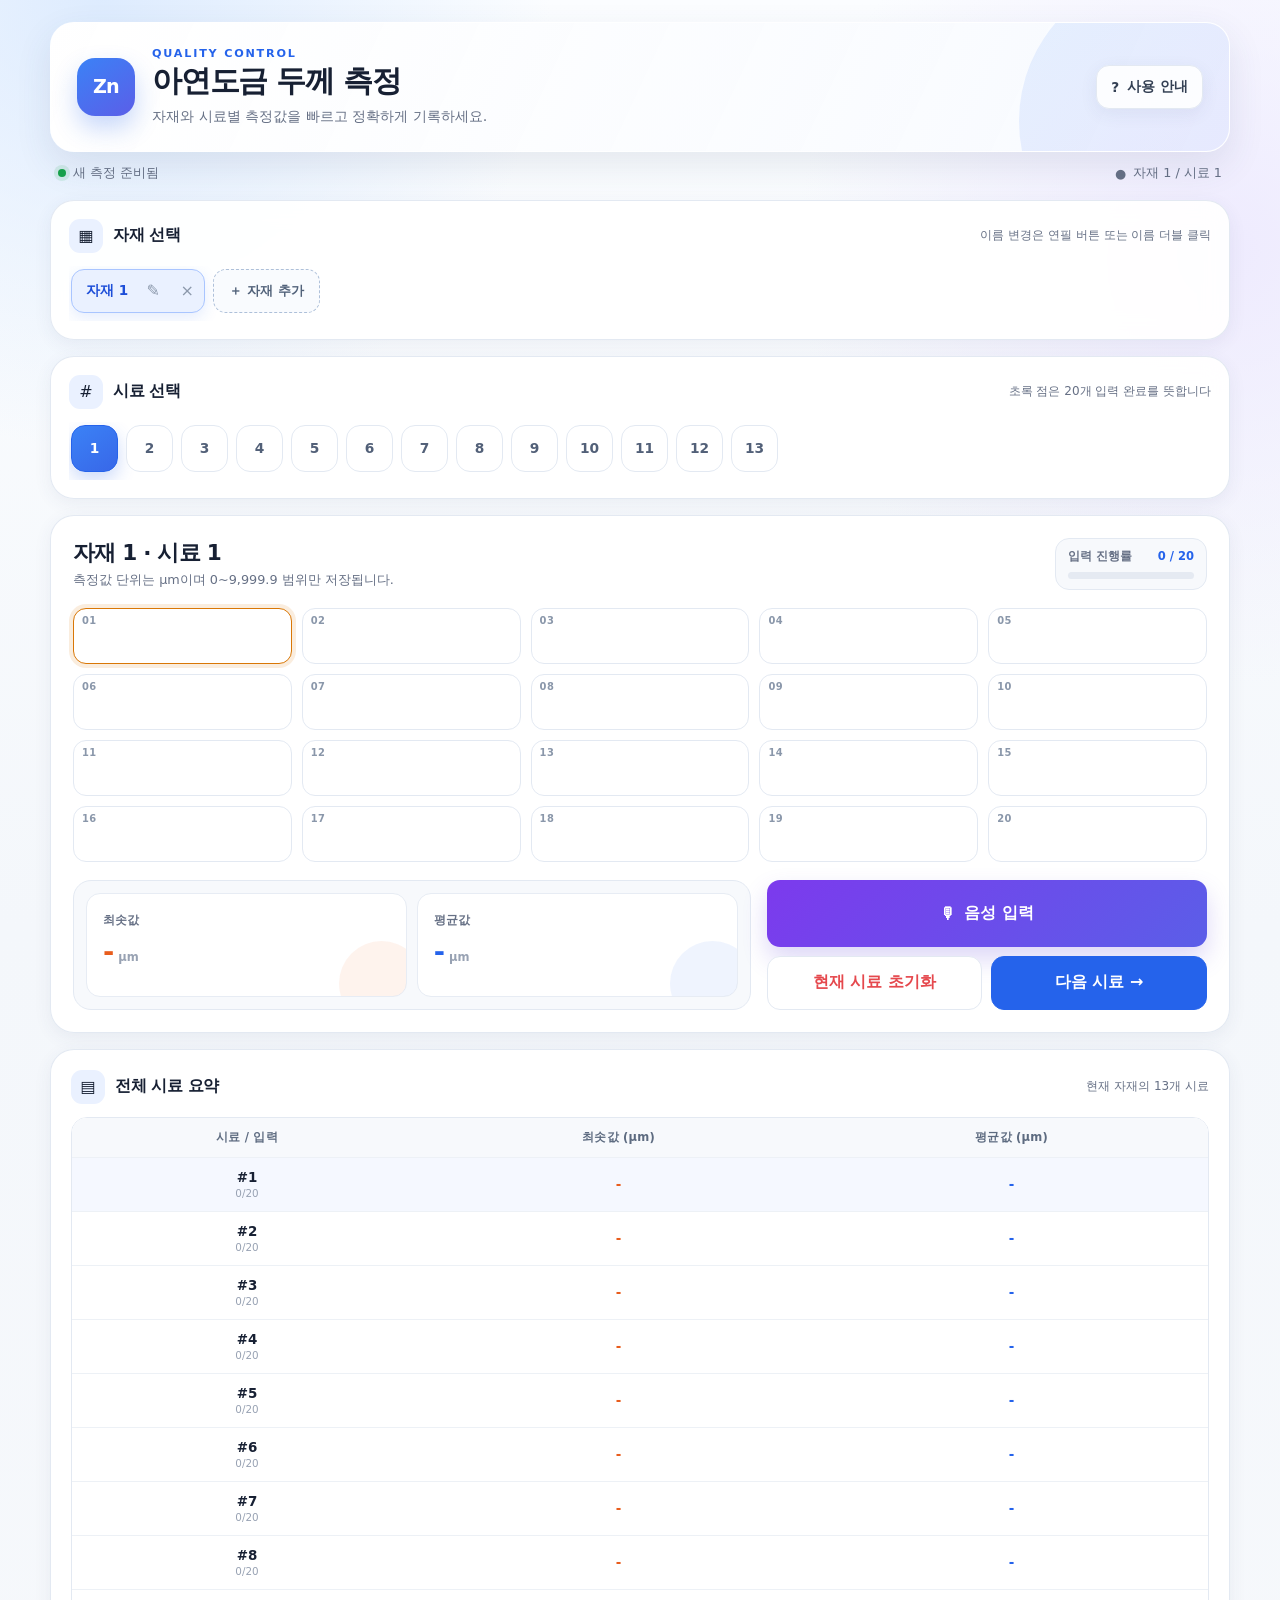
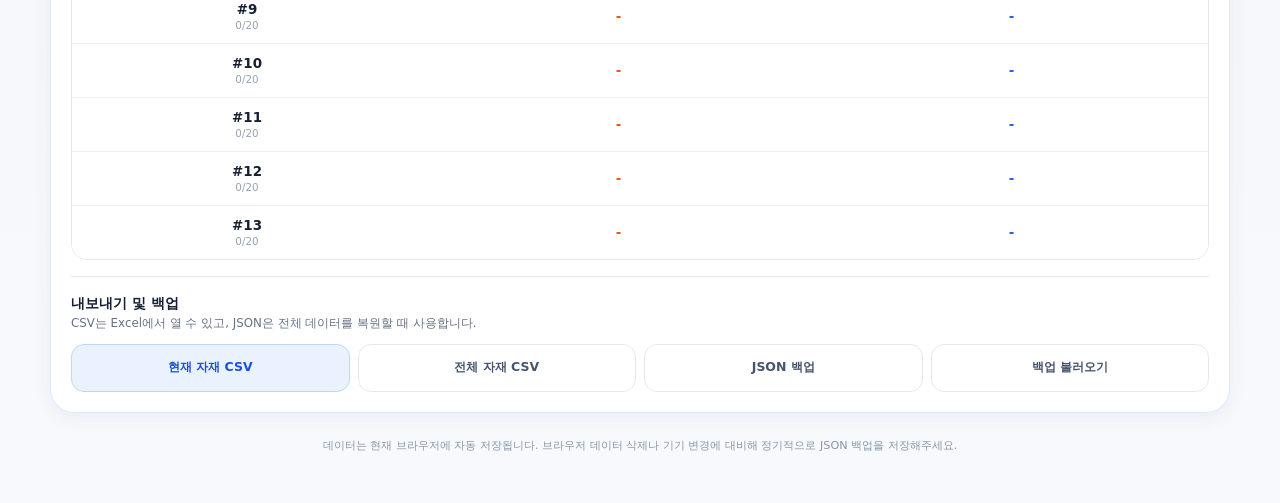
==== commit 47808212: "Add files via upload" ====
--- a/index.html
+++ b/index.html
@@ -6,7 +6,8 @@
     <meta name="theme-color" content="#f4f7fb">
     <meta name="description" content="아연도금 두께 측정값을 자재와 시료별로 입력하고 관리하는 프로그램">
     <link rel="manifest" href="./manifest.json">
-    <link rel="apple-touch-icon" href="./icon-192.png">
+    <link rel="icon" type="image/png" sizes="192x192" href="./icon-192.png">
+    <link rel="apple-touch-icon" sizes="192x192" href="./icon-192.png">
     <link rel="stylesheet" href="./styles.css">
     <title>아연도금 두께 측정</title>
 </head>
@@ -114,7 +115,7 @@
 
                     <div class="action-panel">
                         <button class="voice-main-btn" id="voiceBtn" type="button">
-                            <span aria-hidden="true">🎙</span> 음성으로 연속 입력
+                            <span aria-hidden="true">🎙</span> 음성 입력
                         </button>
                         <button class="soft-btn danger" id="clearBtn" type="button">현재 시료 초기화</button>
                         <button class="primary-btn" id="nextBtn" type="button">다음 시료 →</button>
@@ -224,10 +225,27 @@
     >
         <div class="modal-card voice-modal-card" data-state="idle">
             <div class="voice-visualization" id="voiceVisualization" aria-hidden="true">🎤</div>
-            <h2 class="voice-title" id="voiceTitle">음성 연속 입력</h2>
+            <h2 class="voice-title" id="voiceTitle">음성 입력</h2>
             <p class="voice-status" id="voiceStatus" role="status" aria-live="polite">
                 마이크를 준비하고 있습니다…
             </p>
+            <div class="voice-progress">
+                <div class="voice-progress-meta">
+                    <span>입력 진행률</span>
+                    <strong id="voiceProgressIndicator">0 / 20</strong>
+                </div>
+                <div
+                    class="voice-progress-track"
+                    id="voiceProgressTrack"
+                    role="progressbar"
+                    aria-label="음성 입력 진행률"
+                    aria-valuemin="0"
+                    aria-valuemax="20"
+                    aria-valuenow="0"
+                >
+                    <div class="voice-progress-bar" id="voiceProgressBar"></div>
+                </div>
+            </div>
             <div class="voice-result" id="voiceResult" data-final="false" aria-live="polite">-</div>
             <div class="voice-command-hint" aria-label="사용 가능한 음성 명령">
                 <span>“다시” 마지막 입력 취소</span>
@@ -243,6 +261,33 @@
         </div>
     </div>
 
+    <div
+        class="modal"
+        id="voiceCompleteModal"
+        role="alertdialog"
+        aria-modal="true"
+        aria-labelledby="voiceCompleteTitle"
+        aria-describedby="voiceCompleteMessage"
+        hidden
+    >
+        <div class="modal-card voice-complete-card">
+            <div class="voice-complete-icon" aria-hidden="true">✓</div>
+            <p class="modal-kicker">VOICE INPUT COMPLETE</p>
+            <h2 class="modal-title" id="voiceCompleteTitle">20개 입력 완료</h2>
+            <p class="modal-description" id="voiceCompleteMessage">
+                현재 시료의 측정값 20개를 모두 입력했습니다.
+            </p>
+            <div class="voice-complete-actions">
+                <button class="modal-btn secondary" id="cancelVoiceCompleteBtn" type="button">
+                    아니요 · 음성 입력 종료
+                </button>
+                <button class="modal-btn" id="confirmVoiceCompleteBtn" type="button">
+                    확인 · 다음 시료
+                </button>
+            </div>
+        </div>
+    </div>
+
     <div class="toast" id="toast" role="status" aria-live="polite" hidden></div>
 
     <script src="./app.js" defer></script>
--- a/styles.css
+++ b/styles.css
@@ -1041,10 +1041,49 @@
     line-height: 1.55;
 }
 
+.voice-progress {
+    margin: 12px 0 14px;
+    padding: 12px 14px;
+    border: 1px solid #ddd6fe;
+    border-radius: 15px;
+    background: #faf9ff;
+}
+
+.voice-progress-meta {
+    display: flex;
+    align-items: center;
+    justify-content: space-between;
+    gap: 12px;
+    margin-bottom: 9px;
+    color: var(--text-soft);
+    font-size: 0.76rem;
+    font-weight: 750;
+}
+
+.voice-progress-meta strong {
+    color: var(--secondary);
+    font-size: 0.86rem;
+}
+
+.voice-progress-track {
+    height: 9px;
+    overflow: hidden;
+    border-radius: 99px;
+    background: #e9e5f8;
+}
+
+.voice-progress-bar {
+    width: 0;
+    height: 100%;
+    border-radius: inherit;
+    background: linear-gradient(90deg, #7c3aed, #5b5ee8);
+    transition: width 0.24s ease;
+}
+
 .voice-result {
     display: grid;
     min-height: 70px;
-    margin: 14px 0 20px;
+    margin: 0 0 20px;
     place-items: center;
     border: 1px solid var(--border);
     border-radius: 17px;
@@ -1111,6 +1150,47 @@
 
 .modal[data-state="complete"] .voice-visualization {
     background: var(--success-soft);
+}
+
+.voice-complete-card {
+    max-width: 420px;
+    text-align: center;
+}
+
+.voice-complete-card .modal-title {
+    padding-right: 0;
+}
+
+.voice-complete-icon {
+    display: grid;
+    width: 78px;
+    height: 78px;
+    margin: 0 auto 20px;
+    place-items: center;
+    border-radius: 26px;
+    background: var(--success-soft);
+    color: var(--success);
+    box-shadow: 0 14px 30px rgba(22, 163, 74, 0.15);
+    font-size: 2rem;
+    font-weight: 900;
+}
+
+.voice-complete-actions {
+    display: grid;
+    grid-template-columns: 1fr 1fr;
+    gap: 9px;
+}
+
+.voice-complete-actions .modal-btn {
+    min-height: 48px;
+    padding-inline: 12px;
+    font-size: 0.8rem;
+}
+
+.voice-complete-actions .modal-btn.secondary {
+    border: 1px solid var(--border);
+    background: #fff;
+    color: var(--text-soft);
 }
 
 .toast {
@@ -1313,6 +1393,10 @@
         grid-template-columns: 1fr;
     }
 
+    .voice-complete-actions {
+        grid-template-columns: 1fr;
+    }
+
     .voice-actions {
         grid-template-columns: 1fr 1fr;
     }
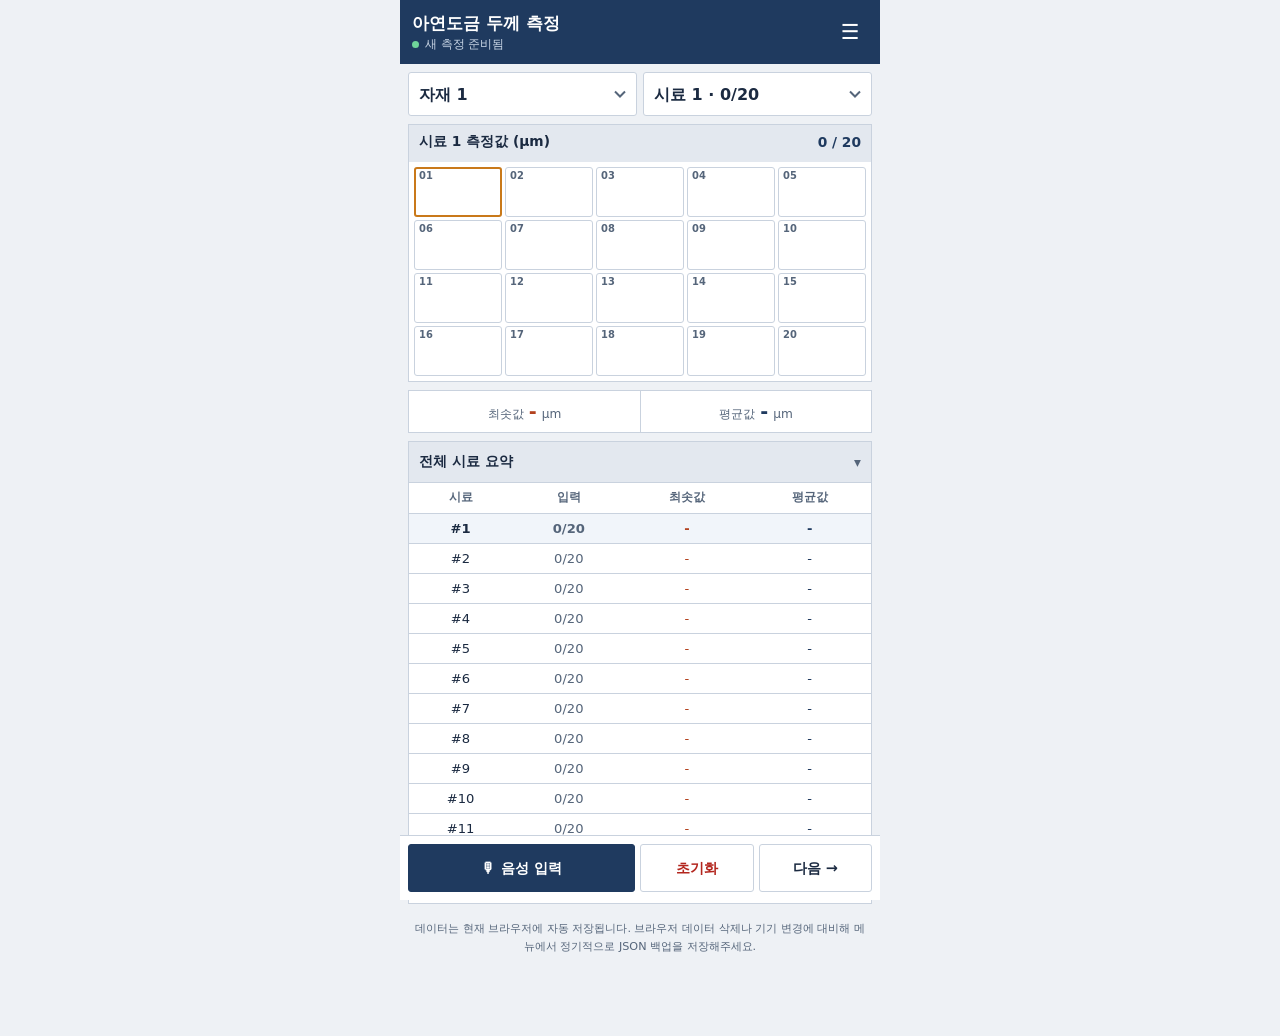
==== commit fb5187cc: "Add files via upload" ====
--- a/index.html
+++ b/index.html
@@ -2,13 +2,13 @@
 <html lang="ko">
 <head>
     <meta charset="UTF-8">
-    <meta name="viewport" content="width=device-width, initial-scale=1">
-    <meta name="theme-color" content="#f4f7fb">
+    <meta name="viewport" content="width=device-width, initial-scale=1, viewport-fit=cover">
+    <meta name="theme-color" content="#1f3a5f">
     <meta name="description" content="아연도금 두께 측정값을 자재와 시료별로 입력하고 관리하는 프로그램">
     <link rel="manifest" href="./manifest.json">
     <link rel="icon" type="image/png" sizes="192x192" href="./icon-192.png">
     <link rel="apple-touch-icon" sizes="192x192" href="./icon-192.png">
-    <link rel="stylesheet" href="./styles.css">
+    <link rel="stylesheet" href="./styles.css?v=6">
     <title>아연도금 두께 측정</title>
 </head>
 <body>
@@ -17,161 +17,140 @@
     <div class="app-shell">
         <header class="app-header">
             <div class="brand">
-                <div class="brand-mark" aria-hidden="true">Zn</div>
-                <div>
-                    <span class="eyebrow">QUALITY CONTROL</span>
-                    <h1>아연도금 두께 측정</h1>
-                    <p>자재와 시료별 측정값을 빠르고 정확하게 기록하세요.</p>
-                </div>
-            </div>
-            <div class="header-actions">
-                <button class="icon-text-btn install" id="installBtn" type="button" hidden>
-                    <span aria-hidden="true">⬇</span> 앱 설치
-                </button>
-                <button class="icon-text-btn" id="manualBtn" type="button">
-                    <span aria-hidden="true">?</span> 사용 안내
-                </button>
-            </div>
+                <h1>아연도금 두께 측정</h1>
+                <div class="save-status" id="saveStatus" data-state="saved" role="status" aria-live="polite">
+                    <span class="status-dot" aria-hidden="true"></span>
+                    <span id="saveStatusText">데이터 준비 중…</span>
+                </div>
+            </div>
+            <button class="menu-btn" id="menuBtn" type="button" aria-label="메뉴 열기">☰</button>
         </header>
 
-        <div class="status-strip">
-            <div class="save-status" id="saveStatus" data-state="saved" role="status" aria-live="polite">
-                <span class="status-dot" aria-hidden="true"></span>
-                <span id="saveStatusText">데이터 준비 중…</span>
-            </div>
-            <div class="context-status">
-                <span aria-hidden="true">●</span>
-                <span id="contextText">자재 1 / 시료 1</span>
-            </div>
-        </div>
-
         <main class="main-grid">
-            <section class="panel" aria-labelledby="materialHeading">
-                <div class="section-heading">
-                    <div class="section-title-wrap">
-                        <span class="section-icon" aria-hidden="true">▦</span>
-                        <h2 id="materialHeading">자재 선택</h2>
-                    </div>
-                    <span class="section-caption">이름 변경은 연필 버튼 또는 이름 더블 클릭</span>
-                </div>
-                <div class="material-selector" id="materialSelector" aria-label="자재 목록"></div>
-            </section>
-
-            <section class="panel" aria-labelledby="sampleHeading">
-                <div class="section-heading">
-                    <div class="section-title-wrap">
-                        <span class="section-icon" aria-hidden="true">#</span>
-                        <h2 id="sampleHeading">시료 선택</h2>
-                    </div>
-                    <span class="section-caption">초록 점은 20개 입력 완료를 뜻합니다</span>
-                </div>
-                <div class="sample-selector" id="sampleSelector" aria-label="시료 목록"></div>
-            </section>
+            <div class="selector-row">
+                <select class="selector material-select" id="materialSelector" aria-label="자재 선택"></select>
+                <select class="selector sample-select" id="sampleSelector" aria-label="시료 선택"></select>
+            </div>
 
             <section class="measurement-card" id="measurementSection" aria-labelledby="currentSampleTitle">
                 <div class="measurement-header">
-                    <div>
-                        <h2 id="currentSampleTitle">자재 1 · 시료 1</h2>
-                        <p>측정값 단위는 μm이며 0~9,999.9 범위만 저장됩니다.</p>
-                    </div>
-                    <div class="progress-box">
-                        <div class="progress-meta">
-                            <span>입력 진행률</span>
-                            <strong class="progress-indicator" id="progressIndicator">0 / 20</strong>
-                        </div>
-                        <div
-                            class="progress-track"
-                            id="progressTrack"
-                            role="progressbar"
-                            aria-label="현재 시료 입력 진행률"
-                            aria-valuemin="0"
-                            aria-valuemax="20"
-                            aria-valuenow="0"
-                        >
-                            <div class="progress-bar" id="progressBar"></div>
-                        </div>
-                    </div>
-                </div>
-
+                    <h2 id="currentSampleTitle">시료 1 측정값 (μm)</h2>
+                    <strong class="progress-indicator" id="progressIndicator">0 / 20</strong>
+                </div>
+                <div
+                    class="progress-track"
+                    id="progressTrack"
+                    role="progressbar"
+                    aria-label="현재 시료 입력 진행률"
+                    aria-valuemin="0"
+                    aria-valuemax="20"
+                    aria-valuenow="0"
+                >
+                    <div class="progress-bar" id="progressBar"></div>
+                </div>
                 <div class="data-grid" id="dataGrid"></div>
-
-                <div class="result-action-grid">
-                    <section class="results-section" aria-label="현재 시료 측정 결과">
-                        <div class="result-box min">
-                            <span class="result-label">최솟값</span>
-                            <div class="result-line">
-                                <strong class="result-value" id="minValue">-</strong>
-                                <span class="result-unit">μm</span>
-                            </div>
-                        </div>
-                        <div class="result-box avg">
-                            <span class="result-label">평균값</span>
-                            <div class="result-line">
-                                <strong class="result-value" id="avgValue">-</strong>
-                                <span class="result-unit">μm</span>
-                            </div>
-                        </div>
-                    </section>
-
-                    <div class="action-panel">
-                        <button class="voice-main-btn" id="voiceBtn" type="button">
-                            <span aria-hidden="true">🎙</span> 음성 입력
-                        </button>
-                        <button class="soft-btn danger" id="clearBtn" type="button">현재 시료 초기화</button>
-                        <button class="primary-btn" id="nextBtn" type="button">다음 시료 →</button>
-                    </div>
-                </div>
             </section>
 
-            <section class="summary-section" aria-labelledby="summaryHeading">
-                <div class="section-heading">
-                    <div class="section-title-wrap">
-                        <span class="section-icon" aria-hidden="true">▤</span>
-                        <h2 id="summaryHeading">전체 시료 요약</h2>
-                    </div>
-                    <span class="section-caption">현재 자재의 13개 시료</span>
-                </div>
-
-                <div class="summary-table-wrap">
-                    <table class="summary-table">
-                        <thead>
-                            <tr>
-                                <th scope="col">시료 / 입력</th>
-                                <th scope="col">최솟값 (μm)</th>
-                                <th scope="col">평균값 (μm)</th>
-                            </tr>
-                        </thead>
-                        <tbody id="summaryTableBody"></tbody>
-                    </table>
-                </div>
-
-                <div class="export-section">
-                    <div class="export-intro">
-                        <strong>내보내기 및 백업</strong>
-                        <span>CSV는 Excel에서 열 수 있고, JSON은 전체 데이터를 복원할 때 사용합니다.</span>
-                    </div>
-                    <div class="export-actions">
-                        <button class="export-btn primary-export" id="exportCurrentBtn" type="button">
-                            현재 자재 CSV
-                        </button>
-                        <button class="export-btn" id="exportAllBtn" type="button">
-                            전체 자재 CSV
-                        </button>
-                        <button class="export-btn" id="backupBtn" type="button">
-                            JSON 백업
-                        </button>
-                        <label class="file-button" for="importFile">
-                            백업 불러오기
-                            <input id="importFile" type="file" accept=".json,application/json">
-                        </label>
-                    </div>
+            <section class="results-section" aria-label="현재 시료 측정 결과">
+                <div class="result-box min">
+                    <span class="result-label">최솟값</span>
+                    <strong class="result-value" id="minValue">-</strong>
+                    <span class="result-unit">μm</span>
+                </div>
+                <div class="result-box avg">
+                    <span class="result-label">평균값</span>
+                    <strong class="result-value" id="avgValue">-</strong>
+                    <span class="result-unit">μm</span>
                 </div>
             </section>
+
+            <details class="summary-section" open>
+                <summary>전체 시료 요약</summary>
+                <table class="summary-table">
+                    <thead>
+                        <tr>
+                            <th scope="col">시료</th>
+                            <th scope="col">입력</th>
+                            <th scope="col">최솟값</th>
+                            <th scope="col">평균값</th>
+                        </tr>
+                    </thead>
+                    <tbody id="summaryTableBody"></tbody>
+                </table>
+            </details>
         </main>
 
         <footer class="app-footer">
-            데이터는 현재 브라우저에 자동 저장됩니다. 브라우저 데이터 삭제나 기기 변경에 대비해 정기적으로 JSON 백업을 저장해주세요.
+            데이터는 현재 브라우저에 자동 저장됩니다. 브라우저 데이터 삭제나 기기 변경에 대비해 메뉴에서 정기적으로 JSON 백업을 저장해주세요.
         </footer>
+    </div>
+
+    <div class="action-bar">
+        <button class="voice-main-btn" id="voiceBtn" type="button">
+            <span aria-hidden="true">🎙</span> 음성 입력
+        </button>
+        <button class="soft-btn danger" id="clearBtn" type="button" aria-label="현재 시료 초기화">초기화</button>
+        <button class="soft-btn" id="nextBtn" type="button" aria-label="다음 시료">다음 →</button>
+    </div>
+
+    <div
+        class="modal"
+        id="menuModal"
+        role="dialog"
+        aria-modal="true"
+        aria-labelledby="menuTitle"
+        hidden
+    >
+        <div class="modal-card menu-card">
+            <button class="modal-close" id="closeMenuBtn" type="button" aria-label="메뉴 닫기">×</button>
+            <h2 class="modal-title" id="menuTitle">메뉴</h2>
+
+            <div class="menu-group">
+                <strong>자재 관리</strong>
+                <div class="menu-actions">
+                    <button class="menu-item" id="addMaterialBtn" type="button">자재 추가</button>
+                    <button class="menu-item" id="renameMaterialBtn" type="button">이름 변경</button>
+                    <button class="menu-item danger" id="deleteMaterialBtn" type="button">현재 자재 삭제</button>
+                </div>
+            </div>
+
+            <div class="menu-group">
+                <strong>음성 입력 허용 범위 (μm)</strong>
+                <span>범위를 벗어난 음성 값은 저장하지 않고 다시 말하도록 안내합니다. 키패드 입력에는 적용되지 않습니다.</span>
+                <div class="menu-actions">
+                    <label class="range-field">
+                        최소
+                        <input id="voiceRangeMin" type="number" inputmode="decimal" min="0" max="9999.9" step="0.1" autocomplete="off">
+                    </label>
+                    <label class="range-field">
+                        최대
+                        <input id="voiceRangeMax" type="number" inputmode="decimal" min="0" max="9999.9" step="0.1" autocomplete="off">
+                    </label>
+                </div>
+            </div>
+
+            <div class="menu-group">
+                <strong>내보내기 및 백업</strong>
+                <span>CSV는 Excel에서 열 수 있고, JSON은 전체 데이터를 복원할 때 사용합니다.</span>
+                <div class="menu-actions">
+                    <button class="menu-item" id="exportCurrentBtn" type="button">현재 자재 CSV</button>
+                    <button class="menu-item" id="exportAllBtn" type="button">전체 자재 CSV</button>
+                    <button class="menu-item" id="backupBtn" type="button">JSON 백업</button>
+                    <label class="menu-item file-button" for="importFile">
+                        백업 불러오기
+                        <input id="importFile" type="file" accept=".json,application/json">
+                    </label>
+                </div>
+            </div>
+
+            <div class="menu-group">
+                <strong>도움말</strong>
+                <div class="menu-actions">
+                    <button class="menu-item" id="manualBtn" type="button">사용 안내</button>
+                    <button class="menu-item install" id="installBtn" type="button" hidden>앱 설치</button>
+                </div>
+            </div>
+        </div>
     </div>
 
     <div
@@ -191,7 +170,7 @@
             <div class="manual-grid">
                 <div class="manual-item">
                     <strong>1. 자재 관리</strong>
-                    <p>자재 추가 버튼으로 새 자재를 만들고, 연필 버튼으로 이름을 변경할 수 있습니다.</p>
+                    <p>오른쪽 위 메뉴(☰)에서 자재를 추가하거나 현재 자재의 이름 변경과 삭제를 할 수 있습니다.</p>
                 </div>
                 <div class="manual-item">
                     <strong>2. 키패드 입력</strong>
@@ -199,7 +178,7 @@
                 </div>
                 <div class="manual-item">
                     <strong>3. 음성 입력</strong>
-                    <p>“십이 점 오”처럼 말하세요. “다시”는 마지막 입력 취소, “다음”은 완료된 다음 시료로 이동합니다.</p>
+                    <p>“팔십육 점 사”처럼 말하세요. 20개를 채워도 음성 입력은 계속되며, “다시”는 마지막 입력 취소, “다음”은 다음 시료로 이동합니다. 허용 범위를 벗어난 값은 저장되지 않습니다.</p>
                 </div>
                 <div class="manual-item">
                     <strong>4. 저장과 복원</strong>
@@ -290,6 +269,6 @@
 
     <div class="toast" id="toast" role="status" aria-live="polite" hidden></div>
 
-    <script src="./app.js" defer></script>
+    <script src="./app.js?v=6" defer></script>
 </body>
 </html>
--- a/styles.css
+++ b/styles.css
@@ -1,31 +1,24 @@
 :root {
     color-scheme: light;
-    --bg: #f4f7fb;
-    --surface: rgba(255, 255, 255, 0.94);
-    --surface-solid: #ffffff;
-    --surface-soft: #f7f9fc;
-    --primary: #2563eb;
-    --primary-dark: #1d4ed8;
-    --primary-soft: #eaf1ff;
-    --secondary: #7c3aed;
-    --secondary-soft: #f2edff;
-    --success: #16a34a;
-    --success-soft: #eaf8ef;
-    --warning: #d97706;
-    --warning-soft: #fff7e6;
-    --danger: #e5484d;
-    --danger-soft: #fff0f0;
-    --text: #172033;
-    --text-soft: #667085;
-    --border: #e3e9f2;
-    --border-strong: #d3dce9;
-    --shadow-sm: 0 5px 18px rgba(55, 74, 113, 0.07);
-    --shadow-md: 0 14px 36px rgba(55, 74, 113, 0.11);
-    --shadow-lg: 0 24px 70px rgba(44, 62, 103, 0.18);
-    --radius-sm: 10px;
-    --radius-md: 16px;
-    --radius-lg: 24px;
-    --focus: 0 0 0 4px rgba(37, 99, 235, 0.18);
+    --bg: #eef1f5;
+    --surface: #ffffff;
+    --surface-soft: #f1f5fa;
+    --surface-head: #e3e8ef;
+    --primary: #1f3a5f;
+    --primary-dark: #162b47;
+    --current: #c9791a;
+    --success: #1f8a4c;
+    --success-soft: #e8f5ed;
+    --warning-soft: #fdf4e3;
+    --danger: #b3261e;
+    --danger-soft: #fdeeed;
+    --min: #b3421f;
+    --text: #1b2a41;
+    --text-soft: #55657a;
+    --border: #c9d2de;
+    --radius: 3px;
+    --focus: 0 0 0 3px rgba(31, 58, 95, 0.28);
+    --action-bar-height: 64px;
 }
 
 * {
@@ -36,16 +29,14 @@
     min-width: 320px;
     background: var(--bg);
     scroll-behavior: smooth;
+    -webkit-text-size-adjust: 100%;
 }
 
 body {
     min-height: 100vh;
     margin: 0;
+    background: var(--bg);
     color: var(--text);
-    background:
-        radial-gradient(circle at 8% 0%, rgba(219, 234, 254, 0.92), transparent 28rem),
-        radial-gradient(circle at 96% 12%, rgba(237, 233, 254, 0.9), transparent 27rem),
-        linear-gradient(180deg, #fbfdff 0%, var(--bg) 44%, #f7f9fc 100%);
     font-family:
         Pretendard, "Noto Sans KR", "Apple SD Gothic Neo", "Segoe UI",
         system-ui, -apple-system, sans-serif;
@@ -53,7 +44,8 @@
 }
 
 button,
-input {
+input,
+select {
     font: inherit;
 }
 
@@ -62,12 +54,15 @@
 }
 
 button,
+select,
 label[for] {
     -webkit-tap-highlight-color: transparent;
 }
 
 button:focus-visible,
 input:focus-visible,
+select:focus-visible,
+summary:focus-visible,
 .file-button:focus-within {
     outline: none;
     box-shadow: var(--focus);
@@ -83,7 +78,7 @@
     top: 10px;
     left: 10px;
     padding: 10px 14px;
-    border-radius: 10px;
+    border-radius: var(--radius);
     background: var(--primary);
     color: #fff;
     transform: translateY(-150%);
@@ -95,751 +90,382 @@
 }
 
 .app-shell {
-    width: min(1180px, calc(100% - 28px));
+    width: 100%;
+    max-width: 480px;
     margin: 0 auto;
-    padding: 22px 0 48px;
+    padding-bottom: calc(var(--action-bar-height) + env(safe-area-inset-bottom) + 12px);
 }
 
 .app-header {
-    position: relative;
     display: flex;
     align-items: center;
     justify-content: space-between;
-    gap: 24px;
-    overflow: hidden;
-    padding: 24px 26px;
-    border: 1px solid rgba(255, 255, 255, 0.9);
-    border-radius: var(--radius-lg);
-    background:
-        linear-gradient(115deg, rgba(255, 255, 255, 0.98), rgba(247, 250, 255, 0.93));
-    box-shadow: var(--shadow-md);
-}
-
-.app-header::after {
-    position: absolute;
-    right: -90px;
-    bottom: -120px;
-    width: 300px;
-    height: 300px;
-    border-radius: 50%;
-    background: linear-gradient(135deg, rgba(96, 165, 250, 0.14), rgba(167, 139, 250, 0.17));
-    content: "";
-    pointer-events: none;
+    gap: 12px;
+    padding: calc(10px + env(safe-area-inset-top)) 8px 10px 12px;
+    background: var(--primary);
+    color: #fff;
 }
 
 .brand {
-    z-index: 1;
+    min-width: 0;
+}
+
+.brand h1 {
+    margin: 0;
+    font-size: 1.06rem;
+    font-weight: 700;
+    line-height: 1.3;
+}
+
+.save-status {
     display: flex;
     align-items: center;
-    gap: 17px;
+    gap: 6px;
+    margin-top: 2px;
+    color: #c9d6e6;
+    font-size: 0.72rem;
+}
+
+.status-dot {
+    flex: 0 0 auto;
+    width: 7px;
+    height: 7px;
+    border-radius: 50%;
+    background: #6fd49a;
+}
+
+.save-status[data-state="error"] {
+    color: #ffc9c5;
+}
+
+.save-status[data-state="error"] .status-dot {
+    background: #ff8a80;
+}
+
+.menu-btn {
+    flex: 0 0 auto;
+    width: 44px;
+    height: 44px;
+    border: 0;
+    border-radius: var(--radius);
+    background: transparent;
+    color: #fff;
+    cursor: pointer;
+    font-size: 1.3rem;
+}
+
+.main-grid {
+    display: grid;
+    gap: 8px;
     min-width: 0;
-}
-
-.brand-mark {
-    display: grid;
-    flex: 0 0 58px;
-    width: 58px;
-    height: 58px;
-    place-items: center;
-    border-radius: 18px;
-    background: linear-gradient(145deg, #3b82f6, #5b5ee8);
-    color: #fff;
-    box-shadow: 0 12px 24px rgba(37, 99, 235, 0.25);
+    padding: 8px;
+}
+
+.main-grid > * {
+    min-width: 0;
+}
+
+.selector-row {
+    display: grid;
+    grid-template-columns: repeat(2, minmax(0, 1fr));
+    gap: 6px;
+}
+
+.selector {
+    width: 100%;
+    height: 44px;
+    padding: 0 28px 0 10px;
+    overflow: hidden;
+    border: 1px solid var(--border);
+    border-radius: var(--radius);
+    background:
+        var(--surface)
+        url("data:image/svg+xml,%3Csvg xmlns='http://www.w3.org/2000/svg' width='12' height='8' fill='none' stroke='%2355657a' stroke-width='2'%3E%3Cpath d='M1 1.5l5 5 5-5'/%3E%3C/svg%3E")
+        no-repeat right 10px center;
+    color: var(--text);
+    cursor: pointer;
+    font-size: 1rem;
+    font-weight: 600;
+    text-overflow: ellipsis;
+    white-space: nowrap;
+    appearance: none;
+}
+
+.measurement-card,
+.results-section,
+.summary-section {
+    border: 1px solid var(--border);
+    background: var(--surface);
+}
+
+.measurement-header {
+    display: flex;
+    align-items: center;
+    justify-content: space-between;
+    gap: 12px;
+    padding: 8px 10px;
+    background: var(--surface-head);
+}
+
+.measurement-header h2 {
+    margin: 0;
+    font-size: 0.86rem;
+    font-weight: 700;
+}
+
+.progress-indicator {
+    color: var(--primary);
+    font-size: 0.86rem;
+}
+
+.progress-track {
+    overflow: hidden;
+    width: 100%;
+    height: 3px;
+    background: var(--surface-head);
+}
+
+.progress-bar {
+    width: 0;
+    height: 100%;
+    background: var(--primary);
+    transition: width 0.25s ease;
+}
+
+.data-grid {
+    display: grid;
+    grid-template-columns: repeat(5, minmax(0, 1fr));
+    gap: 3px;
+    padding: 5px;
+}
+
+.data-input-wrapper {
+    position: relative;
+}
+
+.data-input-wrapper label {
+    position: absolute;
+    z-index: 1;
+    top: 3px;
+    left: 5px;
+    color: var(--text-soft);
+    font-size: 0.62rem;
+    font-weight: 600;
+    pointer-events: none;
+}
+
+.data-input {
+    width: 100%;
+    height: 50px;
+    padding: 14px 1px 2px;
+    border: 1px solid var(--border);
+    border-radius: var(--radius);
+    background: var(--surface);
+    color: var(--text);
+    font-size: 1rem;
+    font-weight: 600;
+    letter-spacing: -0.02em;
+    text-align: center;
+    scroll-margin-bottom: calc(var(--action-bar-height) + 16px);
+    appearance: textfield;
+}
+
+.data-input::-webkit-outer-spin-button,
+.data-input::-webkit-inner-spin-button {
+    margin: 0;
+    appearance: none;
+}
+
+.data-input:focus {
+    border-color: var(--primary);
+    box-shadow: var(--focus);
+    outline: none;
+}
+
+.data-input.filled {
+    background: var(--surface-soft);
+    color: var(--primary);
+}
+
+.data-input.current {
+    border: 2px solid var(--current);
+}
+
+.data-input.invalid {
+    border-color: var(--danger);
+    background: var(--danger-soft);
+    color: var(--danger);
+}
+
+.results-section {
+    display: grid;
+    grid-template-columns: 1fr 1fr;
+}
+
+.result-box {
+    display: flex;
+    align-items: baseline;
+    justify-content: center;
+    gap: 5px;
+    padding: 9px 6px;
+}
+
+.result-box + .result-box {
+    border-left: 1px solid var(--border);
+}
+
+.result-label,
+.result-unit {
+    color: var(--text-soft);
+    font-size: 0.76rem;
+}
+
+.result-value {
+    color: var(--primary);
     font-size: 1.2rem;
-    font-weight: 850;
-    letter-spacing: -0.04em;
-}
-
-.eyebrow {
-    display: block;
-    margin-bottom: 3px;
+    font-weight: 700;
+}
+
+.result-box.min .result-value {
+    color: var(--min);
+}
+
+.summary-section summary {
+    display: flex;
+    align-items: center;
+    justify-content: space-between;
+    min-height: 40px;
+    padding: 8px 10px;
+    background: var(--surface-head);
+    cursor: pointer;
+    font-size: 0.86rem;
+    font-weight: 700;
+    list-style: none;
+}
+
+.summary-section summary::-webkit-details-marker {
+    display: none;
+}
+
+.summary-section summary::after {
+    color: var(--text-soft);
+    content: "▾";
+    transition: transform 0.18s ease;
+}
+
+.summary-section:not([open]) summary::after {
+    transform: rotate(-90deg);
+}
+
+.summary-table {
+    width: 100%;
+    border-collapse: collapse;
+    font-size: 0.82rem;
+}
+
+.summary-table th,
+.summary-table td {
+    padding: 7px 8px;
+    border-top: 1px solid var(--border);
+    text-align: center;
+}
+
+.summary-table th {
+    color: var(--text-soft);
+    font-size: 0.74rem;
+    font-weight: 600;
+}
+
+.summary-table .current-row {
+    background: var(--surface-soft);
+    font-weight: 700;
+}
+
+.summary-table td:nth-child(2) {
+    color: var(--text-soft);
+}
+
+.summary-table td:nth-child(3) {
+    color: var(--min);
+}
+
+.summary-table td:nth-child(4) {
     color: var(--primary);
+}
+
+.summary-table .completed-count {
+    color: var(--success);
+    font-weight: 700;
+}
+
+.app-footer {
+    padding: 8px 14px 4px;
+    color: var(--text-soft);
     font-size: 0.7rem;
-    font-weight: 850;
-    letter-spacing: 0.16em;
-}
-
-.brand h1 {
-    margin: 0;
-    font-size: clamp(1.35rem, 3vw, 1.85rem);
-    line-height: 1.25;
-    letter-spacing: -0.04em;
-}
-
-.brand p {
-    margin: 6px 0 0;
-    color: var(--text-soft);
-    font-size: 0.9rem;
-    line-height: 1.45;
-}
-
-.header-actions {
-    z-index: 1;
-    display: flex;
-    flex-wrap: wrap;
-    justify-content: flex-end;
-    gap: 8px;
-}
-
-.icon-text-btn,
+    line-height: 1.6;
+    text-align: center;
+}
+
+.action-bar {
+    position: fixed;
+    z-index: 100;
+    bottom: 0;
+    left: 50%;
+    display: grid;
+    grid-template-columns: 2fr 1fr 1fr;
+    gap: 5px;
+    width: 100%;
+    max-width: 480px;
+    padding: 8px 8px calc(8px + env(safe-area-inset-bottom));
+    border-top: 1px solid var(--border);
+    background: var(--surface);
+    transform: translateX(-50%);
+}
+
+.voice-main-btn,
 .soft-btn,
-.primary-btn,
-.voice-main-btn,
-.export-btn,
-.file-button,
+.menu-item,
 .modal-btn {
     display: inline-flex;
     align-items: center;
     justify-content: center;
-    gap: 8px;
-    min-height: 44px;
-    border: 1px solid transparent;
-    border-radius: 13px;
+    gap: 6px;
+    min-width: 0;
+    min-height: 48px;
+    padding: 8px 6px;
+    border: 1px solid var(--border);
+    border-radius: var(--radius);
+    background: var(--surface);
     cursor: pointer;
-    font-weight: 750;
-    transition:
-        transform 0.18s ease,
-        box-shadow 0.18s ease,
-        background-color 0.18s ease,
-        border-color 0.18s ease;
-}
-
-.icon-text-btn {
-    padding: 10px 14px;
-    border-color: var(--border);
-    background: rgba(255, 255, 255, 0.9);
-    color: #344054;
-    box-shadow: var(--shadow-sm);
-    font-size: 0.86rem;
-}
-
-.icon-text-btn.install {
-    border-color: #b9e5c7;
-    color: #08783b;
-}
-
-.icon-text-btn:hover,
-.soft-btn:hover,
-.export-btn:hover,
-.file-button:hover,
-.modal-btn:hover {
-    transform: translateY(-1px);
-    border-color: var(--border-strong);
-    box-shadow: 0 8px 20px rgba(55, 74, 113, 0.11);
-}
-
-.status-strip {
-    display: flex;
-    align-items: center;
-    justify-content: space-between;
-    gap: 14px;
-    margin: 13px 2px 18px;
-    padding: 0 6px;
-    color: var(--text-soft);
-    font-size: 0.8rem;
-}
-
-.save-status,
-.context-status {
-    display: inline-flex;
-    align-items: center;
-    gap: 7px;
-}
-
-.status-dot {
-    width: 8px;
-    height: 8px;
-    border-radius: 50%;
-    background: var(--success);
-    box-shadow: 0 0 0 4px rgba(22, 163, 74, 0.12);
-}
-
-.save-status[data-state="error"] {
-    color: var(--danger);
-}
-
-.save-status[data-state="error"] .status-dot {
-    background: var(--danger);
-    box-shadow: 0 0 0 4px rgba(229, 72, 77, 0.12);
-}
-
-.main-grid {
-    display: grid;
-    gap: 16px;
-    min-width: 0;
-}
-
-.main-grid > *,
-.section-heading,
-.measurement-header,
-.result-action-grid,
-.results-section,
-.action-panel,
-.export-section,
-.export-actions,
-.summary-table-wrap {
-    min-width: 0;
-}
-
-.panel,
-.measurement-card,
-.summary-section {
-    border: 1px solid rgba(224, 231, 241, 0.9);
-    border-radius: var(--radius-lg);
-    background: var(--surface);
-    box-shadow: var(--shadow-sm);
-    backdrop-filter: blur(12px);
-}
-
-.panel {
-    padding: 18px;
-}
-
-.section-heading {
-    display: flex;
-    align-items: center;
-    justify-content: space-between;
-    gap: 12px;
-    margin-bottom: 13px;
-}
-
-.section-title-wrap {
-    display: flex;
-    align-items: center;
-    gap: 10px;
-}
-
-.section-icon {
-    display: grid;
-    width: 34px;
-    height: 34px;
-    place-items: center;
-    border-radius: 11px;
-    background: var(--primary-soft);
-    font-size: 1rem;
-}
-
-.section-heading h2,
-.section-heading h3 {
-    margin: 0;
-    font-size: 1rem;
-    letter-spacing: -0.025em;
-}
-
-.section-caption {
-    color: var(--text-soft);
-    font-size: 0.75rem;
-}
-
-.material-selector,
-.sample-selector {
-    display: flex;
-    gap: 8px;
-    width: 100%;
-    max-width: 100%;
-    overflow-x: auto;
-    padding: 3px 2px 8px;
-    scrollbar-color: #c9d4e5 transparent;
-    scrollbar-width: thin;
-}
-
-.material-selector::-webkit-scrollbar,
-.sample-selector::-webkit-scrollbar {
-    height: 6px;
-}
-
-.material-selector::-webkit-scrollbar-thumb,
-.sample-selector::-webkit-scrollbar-thumb {
-    border-radius: 99px;
-    background: #c9d4e5;
-}
-
-.material-tab {
-    display: flex;
-    flex: 0 0 auto;
-    align-items: center;
-    overflow: hidden;
-    border: 1px solid var(--border);
-    border-radius: 13px;
-    background: #fff;
-    transition: border-color 0.18s ease, box-shadow 0.18s ease;
-}
-
-.material-tab.active {
-    border-color: #a9c5ff;
-    background: var(--primary-soft);
-    box-shadow: 0 5px 16px rgba(37, 99, 235, 0.12);
-}
-
-.material-name-btn,
-.tab-icon-btn {
-    min-height: 42px;
-    border: 0;
-    background: transparent;
-    cursor: pointer;
-}
-
-.material-name-btn {
-    max-width: 220px;
-    overflow: hidden;
-    padding: 9px 8px 9px 14px;
-    text-overflow: ellipsis;
-    white-space: nowrap;
-    font-size: 0.85rem;
-    font-weight: 750;
-}
-
-.material-tab.active .material-name-btn {
-    color: var(--primary-dark);
-}
-
-.tab-icon-btn {
-    width: 34px;
-    color: #8b98ab;
-    font-size: 1rem;
-}
-
-.tab-icon-btn:hover {
-    background: rgba(37, 99, 235, 0.08);
-    color: var(--primary);
-}
-
-.tab-icon-btn.danger:hover {
-    background: var(--danger-soft);
-    color: var(--danger);
-}
-
-.add-material-btn {
-    flex: 0 0 auto;
-    min-height: 44px;
-    padding: 9px 15px;
-    border: 1px dashed #aec0d9;
-    border-radius: 13px;
-    background: #f9fbfe;
-    color: #52627a;
-    cursor: pointer;
-    font-size: 0.84rem;
-    font-weight: 750;
-}
-
-.add-material-btn:hover {
-    border-color: var(--primary);
-    background: var(--primary-soft);
-    color: var(--primary);
-}
-
-.sample-btn {
-    position: relative;
-    flex: 0 0 47px;
-    width: 47px;
-    height: 47px;
-    border: 1px solid var(--border);
-    border-radius: 14px;
-    background: #fff;
-    color: #526078;
-    cursor: pointer;
-    font-size: 0.86rem;
-    font-weight: 800;
-    transition: all 0.18s ease;
-}
-
-.sample-btn:hover {
-    transform: translateY(-1px);
-    border-color: #a9c5ff;
-    color: var(--primary);
-}
-
-.sample-btn.in-progress::after,
-.sample-btn.completed::after {
-    position: absolute;
-    right: 5px;
-    bottom: 5px;
-    width: 6px;
-    height: 6px;
-    border-radius: 50%;
-    background: var(--warning);
-    content: "";
-}
-
-.sample-btn.completed::after {
-    background: var(--success);
-}
-
-.sample-btn.completed {
-    border-color: #b8e1c4;
-    background: var(--success-soft);
-    color: #08783b;
-}
-
-.sample-btn.active {
-    border-color: var(--primary);
-    background: linear-gradient(145deg, #3b82f6, #3867e8);
-    color: #fff;
-    box-shadow: 0 8px 18px rgba(37, 99, 235, 0.23);
-}
-
-.sample-btn.active::after {
-    background: #fff;
-}
-
-.measurement-card {
-    padding: 22px;
-}
-
-.measurement-header {
-    display: flex;
-    align-items: flex-start;
-    justify-content: space-between;
-    gap: 18px;
-    margin-bottom: 18px;
-}
-
-.measurement-header h2 {
-    margin: 0 0 5px;
-    font-size: clamp(1.12rem, 2.5vw, 1.35rem);
-    letter-spacing: -0.035em;
-}
-
-.measurement-header p {
-    margin: 0;
-    color: var(--text-soft);
-    font-size: 0.8rem;
-}
-
-.progress-box {
-    min-width: 152px;
-    padding: 10px 12px;
-    border: 1px solid var(--border);
-    border-radius: 14px;
-    background: var(--surface-soft);
-}
-
-.progress-meta {
-    display: flex;
-    justify-content: space-between;
-    margin-bottom: 8px;
-    color: var(--text-soft);
-    font-size: 0.72rem;
-    font-weight: 750;
-}
-
-.progress-indicator {
-    color: var(--primary);
-}
-
-.progress-track {
-    overflow: hidden;
-    width: 100%;
-    height: 7px;
-    border-radius: 99px;
-    background: #e5eaf2;
-}
-
-.progress-bar {
-    width: 0;
-    height: 100%;
-    border-radius: inherit;
-    background: linear-gradient(90deg, #60a5fa, #6366f1);
-    transition: width 0.25s ease;
-}
-
-.data-grid {
-    display: grid;
-    grid-template-columns: repeat(5, minmax(0, 1fr));
-    gap: 10px;
-}
-
-.data-input-wrapper {
-    position: relative;
-}
-
-.data-input-wrapper label {
-    position: absolute;
-    z-index: 1;
-    top: 7px;
-    left: 9px;
-    color: #8a97aa;
-    font-size: 0.62rem;
-    font-weight: 850;
-    letter-spacing: 0.04em;
-    pointer-events: none;
-}
-
-.data-input {
-    width: 100%;
-    height: 56px;
-    padding: 15px 8px 4px;
-    border: 1.5px solid var(--border);
-    border-radius: 13px;
-    background: #fff;
-    color: var(--text);
-    font-size: 1rem;
-    font-weight: 800;
+    font-size: 0.9rem;
+    font-weight: 600;
     text-align: center;
-    transition: all 0.18s ease;
-    appearance: textfield;
-}
-
-.data-input::-webkit-outer-spin-button,
-.data-input::-webkit-inner-spin-button {
-    margin: 0;
-    appearance: none;
-}
-
-.data-input:hover {
-    border-color: #c3cede;
-}
-
-.data-input:focus {
-    border-color: var(--primary);
-    box-shadow: var(--focus);
-    outline: none;
-}
-
-.data-input.filled {
-    border-color: #a9d9b8;
-    background: linear-gradient(180deg, #fff, #f2fbf5);
-    color: #08783b;
-}
-
-.data-input.current {
-    border-color: var(--warning);
-    box-shadow: 0 0 0 4px rgba(217, 119, 6, 0.13);
-}
-
-.data-input.invalid {
-    border-color: var(--danger);
-    background: var(--danger-soft);
-    color: var(--danger);
-    box-shadow: 0 0 0 4px rgba(229, 72, 77, 0.1);
-}
-
-.result-action-grid {
-    display: grid;
-    grid-template-columns: minmax(0, 1fr) minmax(290px, 0.65fr);
-    gap: 16px;
-    margin-top: 18px;
-}
-
-.results-section {
-    display: grid;
-    grid-template-columns: repeat(2, 1fr);
-    gap: 10px;
-    padding: 12px;
-    border: 1px solid var(--border);
-    border-radius: 18px;
-    background: var(--surface-soft);
-}
-
-.result-box {
-    position: relative;
-    overflow: hidden;
-    min-height: 104px;
-    padding: 15px 16px;
-    border: 1px solid #e7ecf4;
-    border-radius: 14px;
-    background: #fff;
-}
-
-.result-box::after {
-    position: absolute;
-    right: -18px;
-    bottom: -30px;
-    width: 85px;
-    height: 85px;
-    border-radius: 50%;
-    background: rgba(37, 99, 235, 0.07);
-    content: "";
-}
-
-.result-box.min::after {
-    background: rgba(234, 88, 12, 0.07);
-}
-
-.result-label {
-    color: var(--text-soft);
-    font-size: 0.72rem;
-    font-weight: 750;
-}
-
-.result-line {
-    display: flex;
-    align-items: baseline;
-    gap: 5px;
-    margin-top: 8px;
-}
-
-.result-value {
-    color: var(--primary);
-    font-size: 1.7rem;
-    font-weight: 850;
-    letter-spacing: -0.04em;
-}
-
-.result-box.min .result-value {
-    color: #e85d1d;
-}
-
-.result-unit {
-    color: #98a2b3;
-    font-size: 0.72rem;
-    font-weight: 700;
-}
-
-.action-panel {
-    display: grid;
-    grid-template-columns: 1fr 1fr;
-    gap: 9px;
-}
-
-.voice-main-btn {
-    grid-column: 1 / -1;
-    min-height: 58px;
-    padding: 12px 18px;
-    border: 0;
-    background: linear-gradient(135deg, #7c3aed, #5b5ee8);
-    color: #fff;
-    box-shadow: 0 12px 24px rgba(101, 72, 218, 0.22);
-}
-
-.voice-main-btn:hover,
-.primary-btn:hover {
-    transform: translateY(-1px);
-    box-shadow: 0 15px 28px rgba(66, 85, 201, 0.28);
-}
-
-.soft-btn,
-.primary-btn {
-    padding: 11px 14px;
-}
-
-.soft-btn {
-    border-color: var(--border);
-    background: #fff;
-}
-
-.soft-btn.danger {
-    color: var(--danger);
-}
-
-.primary-btn {
+}
+
+.voice-main-btn,
+.modal-btn {
     border-color: var(--primary);
     background: var(--primary);
     color: #fff;
 }
 
-.summary-section {
-    padding: 20px;
-}
-
-.summary-table-wrap {
-    overflow-x: auto;
-    border: 1px solid var(--border);
-    border-radius: 16px;
-}
-
-.summary-table {
-    width: 100%;
-    min-width: 520px;
-    border-collapse: collapse;
-    background: #fff;
-    font-size: 0.84rem;
-}
-
-.summary-table th,
-.summary-table td {
-    padding: 12px 14px;
-    border-bottom: 1px solid #edf1f6;
-    text-align: center;
-}
-
-.summary-table th {
-    background: #f7f9fc;
-    color: #5d6b80;
-    font-size: 0.72rem;
-    font-weight: 800;
-    letter-spacing: 0.02em;
-}
-
-.summary-table tbody tr:last-child td {
-    border-bottom: 0;
-}
-
-.summary-table tbody tr:hover,
-.summary-table .current-row {
-    background: #f5f8ff;
-}
-
-.summary-table td:nth-child(2) {
-    color: #e85d1d;
-    font-weight: 750;
-}
-
-.summary-table td:nth-child(3) {
-    color: var(--primary);
-    font-weight: 750;
-}
-
-.sample-number,
-.sample-count {
-    display: block;
-}
-
-.sample-number {
-    font-weight: 800;
-}
-
-.sample-count {
-    margin-top: 2px;
-    color: #98a2b3;
-    font-size: 0.65rem;
-}
-
-.export-section {
-    margin-top: 16px;
-    padding-top: 17px;
-    border-top: 1px solid var(--border);
-}
-
-.export-intro {
-    margin-bottom: 12px;
-}
-
-.export-intro strong {
-    display: block;
-    font-size: 0.88rem;
-}
-
-.export-intro span {
-    display: block;
-    margin-top: 3px;
-    color: var(--text-soft);
-    font-size: 0.74rem;
-}
-
-.export-actions {
-    display: grid;
-    grid-template-columns: repeat(4, 1fr);
-    gap: 8px;
-}
-
-.export-btn,
-.file-button {
-    min-width: 0;
-    min-height: 48px;
-    padding: 10px 12px;
-    border-color: var(--border);
-    background: #fff;
-    color: #46556d;
-    font-size: 0.78rem;
-    text-align: center;
-    overflow-wrap: anywhere;
-}
-
-.export-btn.primary-export {
-    border-color: #c3d5ff;
-    background: var(--primary-soft);
-    color: var(--primary-dark);
+.voice-main-btn:active,
+.modal-btn:active {
+    background: var(--primary-dark);
+}
+
+.soft-btn:active,
+.menu-item:active {
+    background: var(--surface-soft);
+}
+
+.soft-btn.danger,
+.menu-item.danger {
+    color: var(--danger);
+}
+
+.menu-item.install {
+    color: var(--success);
 }
 
 .file-button {
@@ -854,166 +480,183 @@
     pointer-events: none;
 }
 
-.app-footer {
-    padding: 24px 4px 0;
-    color: #8995a7;
-    font-size: 0.7rem;
-    line-height: 1.6;
-    text-align: center;
-}
-
 .modal {
     position: fixed;
     z-index: 3000;
     inset: 0;
     display: grid;
     place-items: center;
-    padding: 20px;
-    background: rgba(28, 38, 59, 0.48);
-    backdrop-filter: blur(8px);
+    padding: 12px;
+    background: rgba(20, 30, 46, 0.55);
 }
 
 .modal-card {
     position: relative;
-    width: min(560px, 100%);
-    max-height: min(82vh, 780px);
+    width: min(456px, 100%);
+    max-height: 90vh;
     overflow-y: auto;
-    border: 1px solid rgba(255, 255, 255, 0.9);
-    border-radius: 26px;
-    background: #fff;
-    box-shadow: var(--shadow-lg);
-}
-
-.manual-card {
-    padding: 26px;
+    padding: 20px 16px 16px;
+    border-radius: 6px;
+    background: var(--surface);
 }
 
 .modal-close {
     position: absolute;
     z-index: 1;
-    top: 16px;
-    right: 16px;
-    display: grid;
-    width: 40px;
-    height: 40px;
+    top: 8px;
+    right: 8px;
+    display: grid;
+    width: 44px;
+    height: 44px;
     place-items: center;
-    border: 1px solid var(--border);
-    border-radius: 13px;
-    background: #fff;
-    color: #68758a;
+    border: 0;
+    border-radius: var(--radius);
+    background: transparent;
+    color: var(--text-soft);
     cursor: pointer;
-    font-size: 1.2rem;
+    font-size: 1.5rem;
 }
 
 .modal-kicker {
-    margin: 0 0 6px;
-    color: var(--primary);
+    margin: 0 0 4px;
+    color: var(--text-soft);
     font-size: 0.7rem;
-    font-weight: 850;
-    letter-spacing: 0.12em;
+    font-weight: 700;
+    letter-spacing: 0.08em;
 }
 
 .modal-title {
     margin: 0;
-    padding-right: 48px;
-    font-size: 1.42rem;
-    letter-spacing: -0.035em;
+    padding-right: 44px;
+    font-size: 1.2rem;
 }
 
 .modal-description {
-    margin: 8px 0 20px;
-    color: var(--text-soft);
-    font-size: 0.84rem;
-    line-height: 1.6;
+    margin: 8px 0 16px;
+    color: var(--text-soft);
+    font-size: 0.86rem;
+    line-height: 1.55;
+}
+
+.menu-group {
+    margin-top: 16px;
+}
+
+.menu-group strong {
+    display: block;
+    font-size: 0.86rem;
+}
+
+.menu-group > span {
+    display: block;
+    margin-top: 3px;
+    color: var(--text-soft);
+    font-size: 0.76rem;
+    line-height: 1.5;
+}
+
+.menu-actions {
+    display: grid;
+    grid-template-columns: 1fr 1fr;
+    gap: 5px;
+    margin-top: 8px;
+}
+
+.range-field {
+    display: grid;
+    gap: 3px;
+    color: var(--text-soft);
+    font-size: 0.76rem;
+}
+
+.range-field input {
+    width: 100%;
+    min-height: 44px;
+    padding: 6px 8px;
+    border: 1px solid var(--border);
+    border-radius: var(--radius);
+    background: var(--surface);
+    color: var(--text);
+    font-size: 16px;
 }
 
 .manual-grid {
     display: grid;
-    grid-template-columns: 1fr 1fr;
-    gap: 10px;
+    gap: 6px;
 }
 
 .manual-item {
-    padding: 14px;
-    border: 1px solid var(--border);
-    border-radius: 15px;
+    padding: 10px 12px;
+    border: 1px solid var(--border);
+    border-radius: var(--radius);
     background: var(--surface-soft);
 }
 
 .manual-item strong {
     display: block;
-    margin-bottom: 5px;
-    font-size: 0.82rem;
+    margin-bottom: 4px;
+    font-size: 0.86rem;
 }
 
 .manual-item p {
     margin: 0;
     color: var(--text-soft);
-    font-size: 0.75rem;
-    line-height: 1.55;
+    font-size: 0.8rem;
+    line-height: 1.5;
 }
 
 .manual-note {
-    margin: 12px 0 18px;
-    padding: 12px 14px;
-    border-radius: 14px;
+    margin: 10px 0 14px;
+    padding: 10px 12px;
+    border-radius: var(--radius);
     background: var(--warning-soft);
-    color: #8a5204;
-    font-size: 0.74rem;
-    line-height: 1.55;
+    color: #7a4c06;
+    font-size: 0.78rem;
+    line-height: 1.5;
 }
 
 .modal-btn {
     width: 100%;
-    padding: 11px 18px;
-    border: 0;
+    padding-inline: 14px;
+}
+
+.voice-modal-card {
+    text-align: center;
+}
+
+.voice-visualization {
+    position: relative;
+    display: grid;
+    width: 84px;
+    height: 84px;
+    margin: 4px auto 14px;
+    place-items: center;
+    border-radius: 50%;
+    background: var(--surface-head);
+    font-size: 2rem;
+    transition: transform 0.2s ease, background-color 0.2s ease;
+}
+
+.voice-visualization::before {
+    position: absolute;
+    border: 2px solid var(--primary);
+    border-radius: 50%;
+    content: "";
+    inset: -8px;
+    opacity: 0;
+}
+
+.voice-visualization.listening {
     background: var(--primary);
     color: #fff;
 }
 
-.voice-modal-card {
-    width: min(500px, 100%);
-    padding: 34px 28px 28px;
-    overflow: hidden;
-    text-align: center;
-}
-
-.voice-visualization {
-    position: relative;
-    display: grid;
-    width: 112px;
-    height: 112px;
-    margin: 0 auto 22px;
-    place-items: center;
-    border-radius: 36px;
-    background: linear-gradient(145deg, #f1edff, #e8eafe);
-    box-shadow: 0 16px 35px rgba(99, 102, 241, 0.15);
-    font-size: 2.5rem;
-    transition: all 0.24s ease;
-}
-
-.voice-visualization::before,
-.voice-visualization::after {
-    position: absolute;
-    border: 1px solid rgba(124, 58, 237, 0.2);
-    border-radius: 42px;
-    content: "";
-    inset: -10px;
-    opacity: 0;
-}
-
-.voice-visualization.listening {
-    background: linear-gradient(145deg, #7c3aed, #5b5ee8);
-    color: #fff;
-}
-
 .voice-visualization.listening::before {
     animation: voice-pulse 1.8s infinite;
 }
 
 .voice-visualization.talking {
-    transform: scale(1.05);
-    box-shadow: 0 18px 42px rgba(124, 58, 237, 0.28);
+    transform: scale(1.06);
 }
 
 @keyframes voice-pulse {
@@ -1024,29 +667,29 @@
     80%,
     100% {
         opacity: 0;
-        transform: scale(1.22);
+        transform: scale(1.2);
     }
 }
 
 .voice-title {
     margin: 0;
-    font-size: 1.35rem;
+    font-size: 1.2rem;
 }
 
 .voice-status {
-    min-height: 46px;
-    margin: 10px auto 8px;
-    color: var(--text-soft);
-    font-size: 0.85rem;
-    line-height: 1.55;
+    min-height: 42px;
+    margin: 8px auto 6px;
+    color: var(--text-soft);
+    font-size: 0.86rem;
+    line-height: 1.5;
 }
 
 .voice-progress {
-    margin: 12px 0 14px;
-    padding: 12px 14px;
-    border: 1px solid #ddd6fe;
-    border-radius: 15px;
-    background: #faf9ff;
+    margin: 8px 0 10px;
+    padding: 10px 12px;
+    border: 1px solid var(--border);
+    border-radius: var(--radius);
+    background: var(--surface-soft);
 }
 
 .voice-progress-meta {
@@ -1054,94 +697,96 @@
     align-items: center;
     justify-content: space-between;
     gap: 12px;
-    margin-bottom: 9px;
-    color: var(--text-soft);
-    font-size: 0.76rem;
-    font-weight: 750;
+    margin-bottom: 7px;
+    color: var(--text-soft);
+    font-size: 0.78rem;
 }
 
 .voice-progress-meta strong {
-    color: var(--secondary);
-    font-size: 0.86rem;
+    color: var(--primary);
+    font-size: 0.88rem;
 }
 
 .voice-progress-track {
-    height: 9px;
+    height: 6px;
     overflow: hidden;
-    border-radius: 99px;
-    background: #e9e5f8;
+    background: var(--surface-head);
 }
 
 .voice-progress-bar {
     width: 0;
     height: 100%;
-    border-radius: inherit;
-    background: linear-gradient(90deg, #7c3aed, #5b5ee8);
+    background: var(--primary);
     transition: width 0.24s ease;
 }
 
 .voice-result {
     display: grid;
-    min-height: 70px;
-    margin: 0 0 20px;
+    min-height: 64px;
+    margin: 0 0 12px;
     place-items: center;
     border: 1px solid var(--border);
-    border-radius: 17px;
-    background: var(--surface-soft);
-    color: var(--secondary);
-    font-size: clamp(1.25rem, 5vw, 2rem);
-    font-weight: 850;
+    border-radius: var(--radius);
+    color: var(--primary);
+    font-size: 1.7rem;
+    font-weight: 700;
     word-break: break-word;
 }
 
 .voice-result[data-final="false"] {
-    color: #8b96a8;
+    color: var(--text-soft);
 }
 
 .voice-command-hint {
     display: flex;
     flex-wrap: wrap;
     justify-content: center;
-    gap: 6px;
-    margin-bottom: 19px;
+    gap: 4px;
+    margin-bottom: 12px;
 }
 
 .voice-command-hint span {
-    padding: 5px 9px;
-    border-radius: 99px;
-    background: var(--secondary-soft);
-    color: #6d36c6;
-    font-size: 0.68rem;
-    font-weight: 750;
+    padding: 4px 8px;
+    border-radius: var(--radius);
+    background: var(--surface-head);
+    color: var(--text);
+    font-size: 0.72rem;
 }
 
 .voice-actions {
     display: grid;
-    grid-template-columns: repeat(3, 1fr);
-    gap: 8px;
+    grid-template-columns: 1fr 1fr;
+    gap: 5px;
 }
 
 .voice-actions button {
-    min-height: 45px;
-    border: 1px solid var(--border);
-    border-radius: 13px;
-    background: #fff;
+    min-height: 48px;
+    border: 1px solid var(--border);
+    border-radius: var(--radius);
+    background: var(--surface);
     cursor: pointer;
-    font-size: 0.78rem;
-    font-weight: 750;
+    font-size: 0.86rem;
+    font-weight: 600;
 }
 
 .voice-actions .stop {
-    border-color: #ffd0d2;
+    grid-column: 1 / -1;
+    border-color: var(--danger);
     background: var(--danger-soft);
     color: var(--danger);
 }
 
 .voice-actions .restart {
     grid-column: 1 / -1;
-    border-color: #c3d5ff;
-    background: var(--primary-soft);
-    color: var(--primary-dark);
+    border-color: var(--primary);
+    background: var(--primary);
+    color: #fff;
+}
+
+.modal[data-state="warning"] .voice-status,
+.modal[data-state="error"] .voice-status {
+    color: var(--danger);
+    font-weight: 700;
 }
 
 .modal[data-state="error"] .voice-visualization {
@@ -1153,7 +798,6 @@
 }
 
 .voice-complete-card {
-    max-width: 420px;
     text-align: center;
 }
 
@@ -1163,253 +807,65 @@
 
 .voice-complete-icon {
     display: grid;
-    width: 78px;
-    height: 78px;
-    margin: 0 auto 20px;
+    width: 64px;
+    height: 64px;
+    margin: 4px auto 14px;
     place-items: center;
-    border-radius: 26px;
+    border-radius: 50%;
     background: var(--success-soft);
     color: var(--success);
-    box-shadow: 0 14px 30px rgba(22, 163, 74, 0.15);
-    font-size: 2rem;
-    font-weight: 900;
+    font-size: 1.8rem;
+    font-weight: 700;
 }
 
 .voice-complete-actions {
     display: grid;
-    grid-template-columns: 1fr 1fr;
-    gap: 9px;
-}
-
-.voice-complete-actions .modal-btn {
-    min-height: 48px;
-    padding-inline: 12px;
-    font-size: 0.8rem;
+    gap: 6px;
 }
 
 .voice-complete-actions .modal-btn.secondary {
-    border: 1px solid var(--border);
-    background: #fff;
+    border-color: var(--border);
+    background: var(--surface);
     color: var(--text-soft);
 }
 
 .toast {
     position: fixed;
     z-index: 5000;
-    right: 20px;
-    bottom: 20px;
-    max-width: min(400px, calc(100% - 40px));
-    padding: 13px 17px;
-    border: 1px solid var(--border);
-    border-radius: 14px;
-    background: #fff;
-    color: #344054;
-    box-shadow: var(--shadow-lg);
-    font-size: 0.82rem;
-    font-weight: 700;
+    bottom: calc(var(--action-bar-height) + env(safe-area-inset-bottom) + 10px);
+    left: 50%;
+    width: max-content;
+    max-width: min(440px, calc(100% - 24px));
+    padding: 11px 14px;
+    border: 1px solid var(--border);
+    border-radius: var(--radius);
+    background: var(--surface);
+    color: var(--text);
+    font-size: 0.84rem;
+    font-weight: 600;
     line-height: 1.45;
     opacity: 0;
-    transform: translateY(12px);
+    transform: translate(-50%, 12px);
     transition: opacity 0.18s ease, transform 0.18s ease;
 }
 
 .toast.show {
     opacity: 1;
-    transform: translateY(0);
+    transform: translate(-50%, 0);
 }
 
 .toast[data-type="success"] {
-    border-color: #b8e1c4;
-    color: #08783b;
+    border-color: var(--success);
+    color: #14663a;
 }
 
 .toast[data-type="error"] {
-    border-color: #ffc8cb;
-    color: #b4232b;
+    border-color: var(--danger);
+    color: var(--danger);
 }
 
 .modal-open {
     overflow: hidden;
-}
-
-@media (max-width: 820px) {
-    .app-shell {
-        width: min(100% - 20px, 720px);
-        padding-top: 10px;
-    }
-
-    .app-header {
-        align-items: flex-start;
-        padding: 18px;
-    }
-
-    .brand-mark {
-        flex-basis: 50px;
-        width: 50px;
-        height: 50px;
-        border-radius: 15px;
-    }
-
-    .brand p {
-        display: none;
-    }
-
-    .header-actions {
-        flex-direction: column;
-    }
-
-    .icon-text-btn {
-        min-height: 40px;
-        padding: 8px 11px;
-    }
-
-    .data-grid {
-        grid-template-columns: repeat(4, minmax(0, 1fr));
-    }
-
-    .result-action-grid {
-        grid-template-columns: 1fr;
-    }
-
-    .export-actions {
-        grid-template-columns: 1fr 1fr;
-    }
-}
-
-@media (max-width: 520px) {
-    .app-shell {
-        width: calc(100% - 14px);
-    }
-
-    .app-header {
-        gap: 12px;
-        border-radius: 19px;
-    }
-
-    .brand {
-        gap: 11px;
-    }
-
-    .brand-mark {
-        flex-basis: 44px;
-        width: 44px;
-        height: 44px;
-        border-radius: 13px;
-        font-size: 1rem;
-    }
-
-    .eyebrow {
-        font-size: 0.6rem;
-    }
-
-    .brand h1 {
-        font-size: 1.13rem;
-    }
-
-    .header-actions {
-        gap: 5px;
-    }
-
-    .icon-text-btn {
-        width: 42px;
-        min-height: 42px;
-        padding: 0;
-        border-radius: 12px;
-        font-size: 0;
-    }
-
-    .icon-text-btn span {
-        font-size: 1rem;
-    }
-
-    .status-strip {
-        align-items: flex-start;
-        flex-direction: column;
-        gap: 6px;
-        margin: 11px 3px 14px;
-    }
-
-    .panel,
-    .measurement-card,
-    .summary-section {
-        border-radius: 19px;
-    }
-
-    .panel {
-        padding: 14px;
-    }
-
-    .section-caption {
-        display: none;
-    }
-
-    .measurement-card {
-        padding: 16px 14px;
-    }
-
-    .measurement-header {
-        align-items: stretch;
-        flex-direction: column;
-        gap: 12px;
-    }
-
-    .progress-box {
-        min-width: 0;
-    }
-
-    .data-grid {
-        grid-template-columns: repeat(4, minmax(0, 1fr));
-        gap: 8px;
-    }
-
-    .data-input {
-        height: 54px;
-        font-size: 0.92rem;
-    }
-
-    .results-section {
-        padding: 9px;
-    }
-
-    .result-box {
-        min-height: 96px;
-        padding: 13px;
-    }
-
-    .result-value {
-        font-size: 1.45rem;
-    }
-
-    .summary-section {
-        padding: 15px 13px;
-    }
-
-    .manual-card,
-    .voice-modal-card {
-        padding: 24px 18px 20px;
-    }
-
-    .manual-grid {
-        grid-template-columns: 1fr;
-    }
-
-    .voice-complete-actions {
-        grid-template-columns: 1fr;
-    }
-
-    .voice-actions {
-        grid-template-columns: 1fr 1fr;
-    }
-
-    .voice-actions .stop {
-        grid-column: 1 / -1;
-    }
-
-    .toast {
-        right: 12px;
-        bottom: 12px;
-        max-width: calc(100% - 24px);
-    }
 }
 
 @media (prefers-reduced-motion: reduce) {
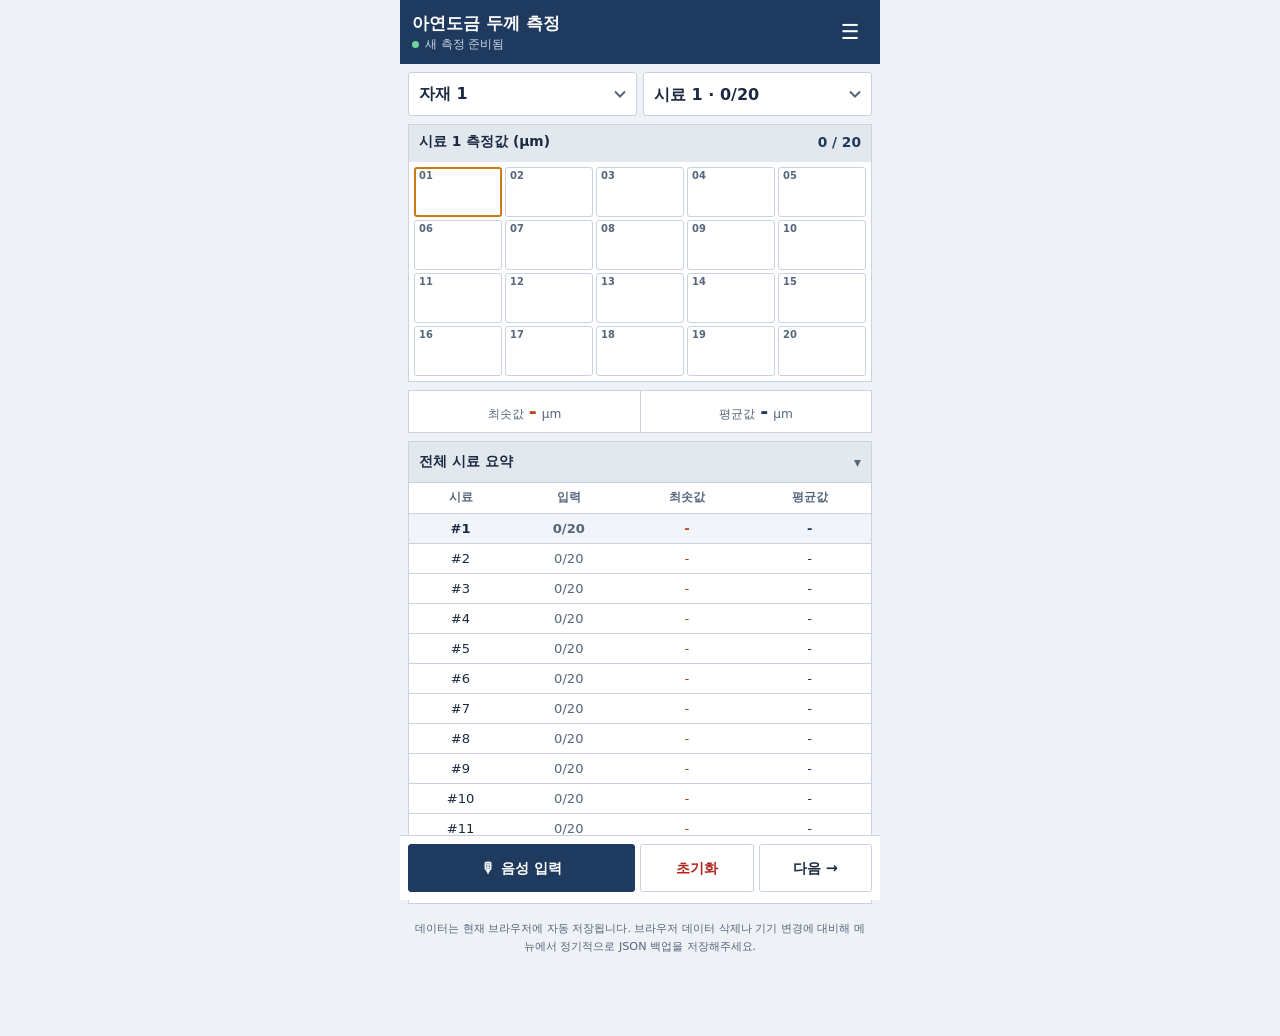
==== commit f5478fdf: "Add files via upload" ====
--- a/index.html
+++ b/index.html
@@ -8,7 +8,7 @@
     <link rel="manifest" href="./manifest.json">
     <link rel="icon" type="image/png" sizes="192x192" href="./icon-192.png">
     <link rel="apple-touch-icon" sizes="192x192" href="./icon-192.png">
-    <link rel="stylesheet" href="./styles.css?v=6">
+    <link rel="stylesheet" href="./styles.css?v=9">
     <title>아연도금 두께 측정</title>
 </head>
 <body>
@@ -28,7 +28,20 @@
 
         <main class="main-grid">
             <div class="selector-row">
-                <select class="selector material-select" id="materialSelector" aria-label="자재 선택"></select>
+                <div class="material-picker" id="materialPicker">
+                    <button
+                        class="selector material-trigger"
+                        id="materialTrigger"
+                        type="button"
+                        aria-label="자재 선택"
+                        aria-expanded="false"
+                        aria-controls="materialPanel"
+                    ></button>
+                    <div class="material-panel" id="materialPanel" hidden>
+                        <ul class="material-list" id="materialList"></ul>
+                        <button class="material-add" id="addMaterialBtn" type="button">+ 자재 추가</button>
+                    </div>
+                </div>
                 <select class="selector sample-select" id="sampleSelector" aria-label="시료 선택"></select>
             </div>
 
@@ -106,15 +119,6 @@
             <h2 class="modal-title" id="menuTitle">메뉴</h2>
 
             <div class="menu-group">
-                <strong>자재 관리</strong>
-                <div class="menu-actions">
-                    <button class="menu-item" id="addMaterialBtn" type="button">자재 추가</button>
-                    <button class="menu-item" id="renameMaterialBtn" type="button">이름 변경</button>
-                    <button class="menu-item danger" id="deleteMaterialBtn" type="button">현재 자재 삭제</button>
-                </div>
-            </div>
-
-            <div class="menu-group">
                 <strong>음성 입력 허용 범위 (μm)</strong>
                 <span>범위를 벗어난 음성 값은 저장하지 않고 다시 말하도록 안내합니다. 키패드 입력에는 적용되지 않습니다.</span>
                 <div class="menu-actions">
@@ -170,7 +174,7 @@
             <div class="manual-grid">
                 <div class="manual-item">
                     <strong>1. 자재 관리</strong>
-                    <p>오른쪽 위 메뉴(☰)에서 자재를 추가하거나 현재 자재의 이름 변경과 삭제를 할 수 있습니다.</p>
+                    <p>자재 목록을 열어 자재를 추가합니다. 연필 아이콘을 누르면 이름을 바꾸거나 휴지통 아이콘으로 삭제할 수 있습니다.</p>
                 </div>
                 <div class="manual-item">
                     <strong>2. 키패드 입력</strong>
@@ -267,8 +271,32 @@
         </div>
     </div>
 
+    <div
+        class="modal"
+        id="deleteMaterialModal"
+        role="alertdialog"
+        aria-modal="true"
+        aria-labelledby="deleteMaterialTitle"
+        aria-describedby="deleteMaterialMessage"
+        hidden
+    >
+        <div class="modal-card delete-material-card">
+            <h2 class="modal-title" id="deleteMaterialTitle">자재를 삭제할까요?</h2>
+            <p class="modal-description" id="deleteMaterialMessage"></p>
+            <div class="delete-material-actions">
+                <button class="modal-btn secondary" id="cancelDeleteMaterialBtn" type="button">취소</button>
+                <button class="modal-btn danger" id="confirmDeleteMaterialBtn" type="button">삭제</button>
+            </div>
+        </div>
+    </div>
+
+    <div class="undo-bar" id="undoDeleteBar" role="status" aria-live="polite" hidden>
+        <span class="undo-bar-message" id="undoDeleteMessage"></span>
+        <button class="undo-bar-btn" id="undoDeleteBtn" type="button">되돌리기</button>
+    </div>
+
     <div class="toast" id="toast" role="status" aria-live="polite" hidden></div>
 
-    <script src="./app.js?v=6" defer></script>
+    <script src="./app.js?v=9" defer></script>
 </body>
 </html>
--- a/styles.css
+++ b/styles.css
@@ -166,9 +166,146 @@
 }
 
 .selector-row {
+    position: relative;
     display: grid;
     grid-template-columns: repeat(2, minmax(0, 1fr));
     gap: 6px;
+}
+
+.material-picker {
+    min-width: 0;
+}
+
+.material-trigger {
+    display: block;
+    text-align: left;
+}
+
+.material-panel {
+    position: absolute;
+    z-index: 200;
+    top: calc(100% + 4px);
+    right: 0;
+    left: 0;
+    border: 1px solid var(--border);
+    border-radius: var(--radius);
+    background: var(--surface);
+    box-shadow: 0 6px 18px rgba(20, 30, 46, 0.22);
+}
+
+.material-list {
+    overflow-y: auto;
+    max-height: 45vh;
+    margin: 0;
+    padding: 0;
+    list-style: none;
+}
+
+.material-row {
+    display: flex;
+    align-items: center;
+    min-height: 48px;
+    border-bottom: 1px solid var(--surface-head);
+}
+
+.material-row.current {
+    background: var(--surface-soft);
+}
+
+.material-row.editing {
+    gap: 2px;
+    padding: 4px;
+}
+
+.material-row-select {
+    flex: 1;
+    min-width: 0;
+    min-height: 47px;
+    padding: 0 8px 0 12px;
+    overflow: hidden;
+    border: 0;
+    background: transparent;
+    cursor: pointer;
+    font-size: 1rem;
+    text-align: left;
+    text-overflow: ellipsis;
+    white-space: nowrap;
+}
+
+.material-row.current .material-row-select {
+    color: var(--primary);
+    font-weight: 700;
+}
+
+.material-row.current .material-row-select::before {
+    content: "✓ ";
+}
+
+.material-row-icon {
+    display: inline-flex;
+    flex: 0 0 auto;
+    align-items: center;
+    justify-content: center;
+    width: 44px;
+    height: 44px;
+    border: 0;
+    border-radius: var(--radius);
+    background: transparent;
+    color: var(--text-soft);
+    cursor: pointer;
+    font-size: 1.15rem;
+}
+
+.material-row-icon.save {
+    color: var(--success);
+}
+
+.material-row-icon.delete {
+    margin-left: 3px;
+    border-left: 1px solid var(--border);
+    border-radius: 0;
+    color: var(--danger);
+}
+
+.icon-trash {
+    width: 19px;
+    height: 19px;
+    background: currentColor;
+    -webkit-mask: url("data:image/svg+xml,%3Csvg xmlns='http://www.w3.org/2000/svg' viewBox='0 0 24 24'%3E%3Cpath d='M6 19a2 2 0 0 0 2 2h8a2 2 0 0 0 2-2V7H6v12zM19 4h-3.5l-1-1h-5l-1 1H5v2h14V4z'/%3E%3C/svg%3E") center / contain no-repeat;
+    mask: url("data:image/svg+xml,%3Csvg xmlns='http://www.w3.org/2000/svg' viewBox='0 0 24 24'%3E%3Cpath d='M6 19a2 2 0 0 0 2 2h8a2 2 0 0 0 2-2V7H6v12zM19 4h-3.5l-1-1h-5l-1 1H5v2h14V4z'/%3E%3C/svg%3E") center / contain no-repeat;
+}
+
+.icon-pencil {
+    width: 18px;
+    height: 18px;
+    background: currentColor;
+    -webkit-mask: url("data:image/svg+xml,%3Csvg xmlns='http://www.w3.org/2000/svg' viewBox='0 0 24 24'%3E%3Cpath d='M3 17.25V21h3.75L17.8 9.94l-3.75-3.75L3 17.25zM20.7 7.04a1 1 0 0 0 0-1.41l-2.34-2.34a1 1 0 0 0-1.41 0l-1.83 1.83 3.75 3.75 1.83-1.83z'/%3E%3C/svg%3E") center / contain no-repeat;
+    mask: url("data:image/svg+xml,%3Csvg xmlns='http://www.w3.org/2000/svg' viewBox='0 0 24 24'%3E%3Cpath d='M3 17.25V21h3.75L17.8 9.94l-3.75-3.75L3 17.25zM20.7 7.04a1 1 0 0 0 0-1.41l-2.34-2.34a1 1 0 0 0-1.41 0l-1.83 1.83 3.75 3.75 1.83-1.83z'/%3E%3C/svg%3E") center / contain no-repeat;
+}
+
+.material-name-input {
+    flex: 1;
+    min-width: 0;
+    height: 40px;
+    padding: 0 8px;
+    border: 1px solid var(--primary);
+    border-radius: var(--radius);
+    background: var(--surface);
+    color: var(--text);
+    font-size: 16px;
+}
+
+.material-add {
+    width: 100%;
+    min-height: 48px;
+    padding: 0 12px;
+    border: 0;
+    background: transparent;
+    color: var(--primary);
+    cursor: pointer;
+    font-size: 1rem;
+    font-weight: 700;
+    text-align: left;
 }
 
 .selector {
@@ -829,6 +966,31 @@
     color: var(--text-soft);
 }
 
+.delete-material-card .modal-title {
+    padding-right: 0;
+    overflow-wrap: anywhere;
+}
+
+.delete-material-actions {
+    display: grid;
+    grid-template-columns: repeat(2, minmax(0, 1fr));
+    gap: 6px;
+}
+
+.delete-material-actions .modal-btn.secondary,
+.delete-material-actions .modal-btn.secondary:active {
+    border-color: var(--border);
+    background: var(--surface);
+    color: var(--text);
+}
+
+.delete-material-actions .modal-btn.danger,
+.delete-material-actions .modal-btn.danger:active {
+    border-color: var(--danger);
+    background: var(--danger);
+    color: #fff;
+}
+
 .toast {
     position: fixed;
     z-index: 5000;
@@ -864,6 +1026,51 @@
     color: var(--danger);
 }
 
+.undo-bar {
+    position: fixed;
+    z-index: 2000;
+    bottom: calc(var(--action-bar-height) + env(safe-area-inset-bottom) + 10px);
+    left: 50%;
+    display: flex;
+    align-items: center;
+    gap: 8px;
+    width: min(440px, calc(100% - 24px));
+    padding: 4px 4px 4px 12px;
+    border-radius: var(--radius);
+    background: var(--primary-dark);
+    color: #fff;
+    font-size: 0.84rem;
+    font-weight: 600;
+    line-height: 1.4;
+    transform: translateX(-50%);
+}
+
+.undo-bar-message {
+    display: -webkit-box;
+    flex: 1;
+    min-width: 0;
+    overflow: hidden;
+    overflow-wrap: anywhere;
+    -webkit-box-orient: vertical;
+    -webkit-line-clamp: 2;
+}
+
+.undo-bar-btn {
+    flex: 0 0 auto;
+    min-height: 44px;
+    padding: 0 12px;
+    border: 0;
+    border-radius: var(--radius);
+    background: #fff;
+    color: var(--primary-dark);
+    cursor: pointer;
+    font-weight: 700;
+}
+
+.undo-visible .toast {
+    bottom: calc(var(--action-bar-height) + env(safe-area-inset-bottom) + 72px);
+}
+
 .modal-open {
     overflow: hidden;
 }
